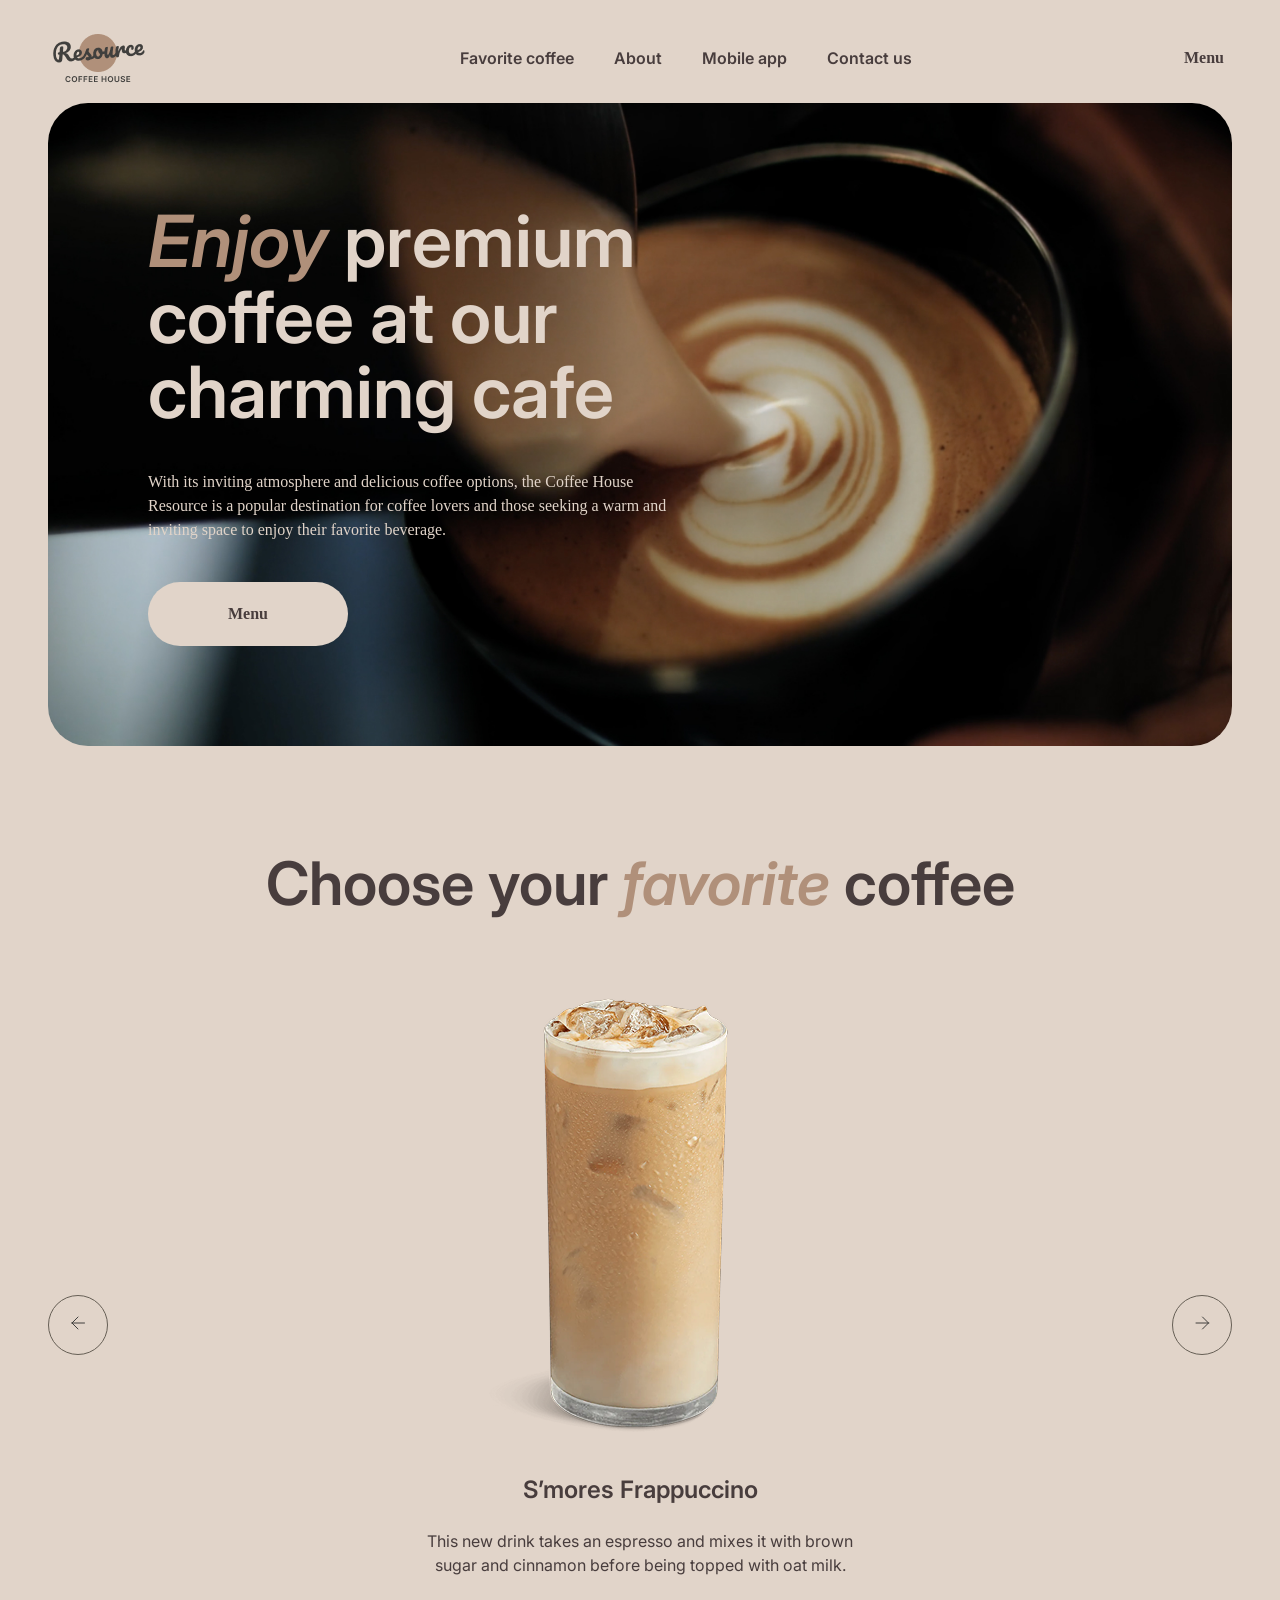
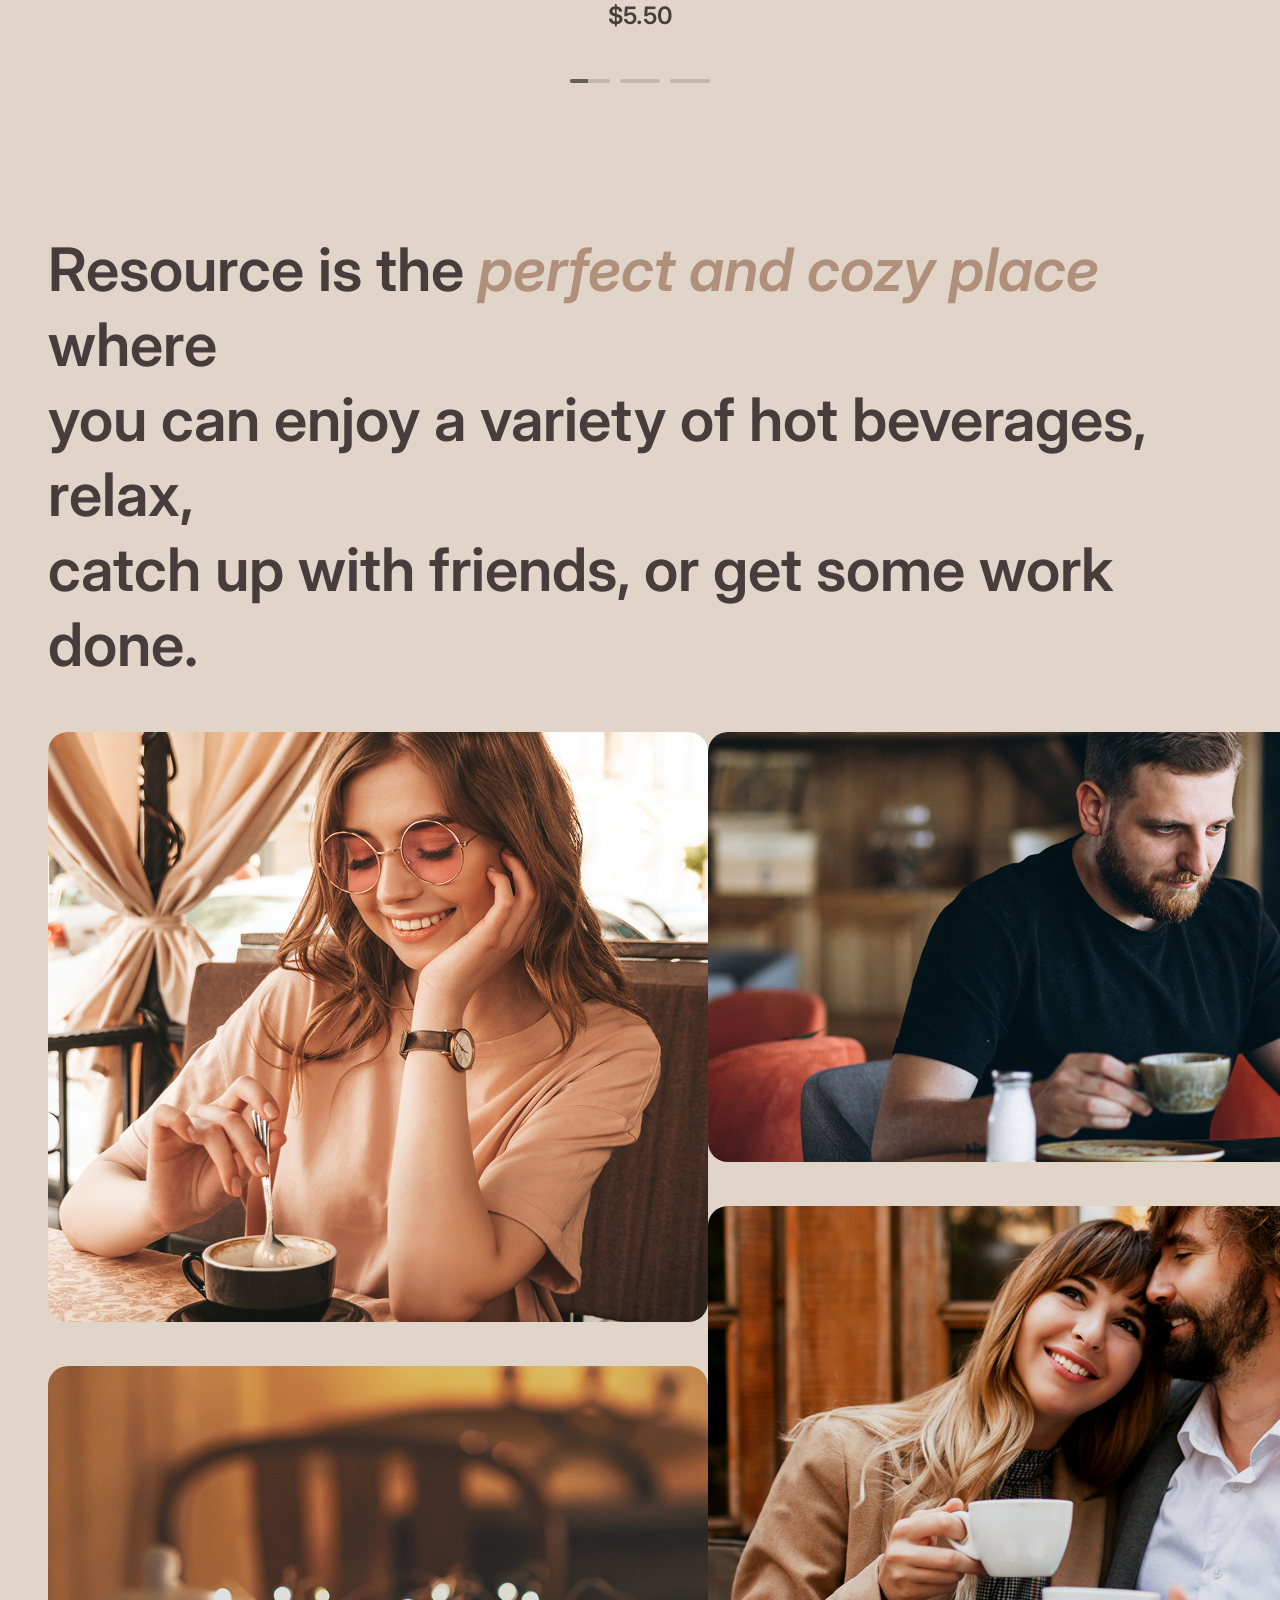
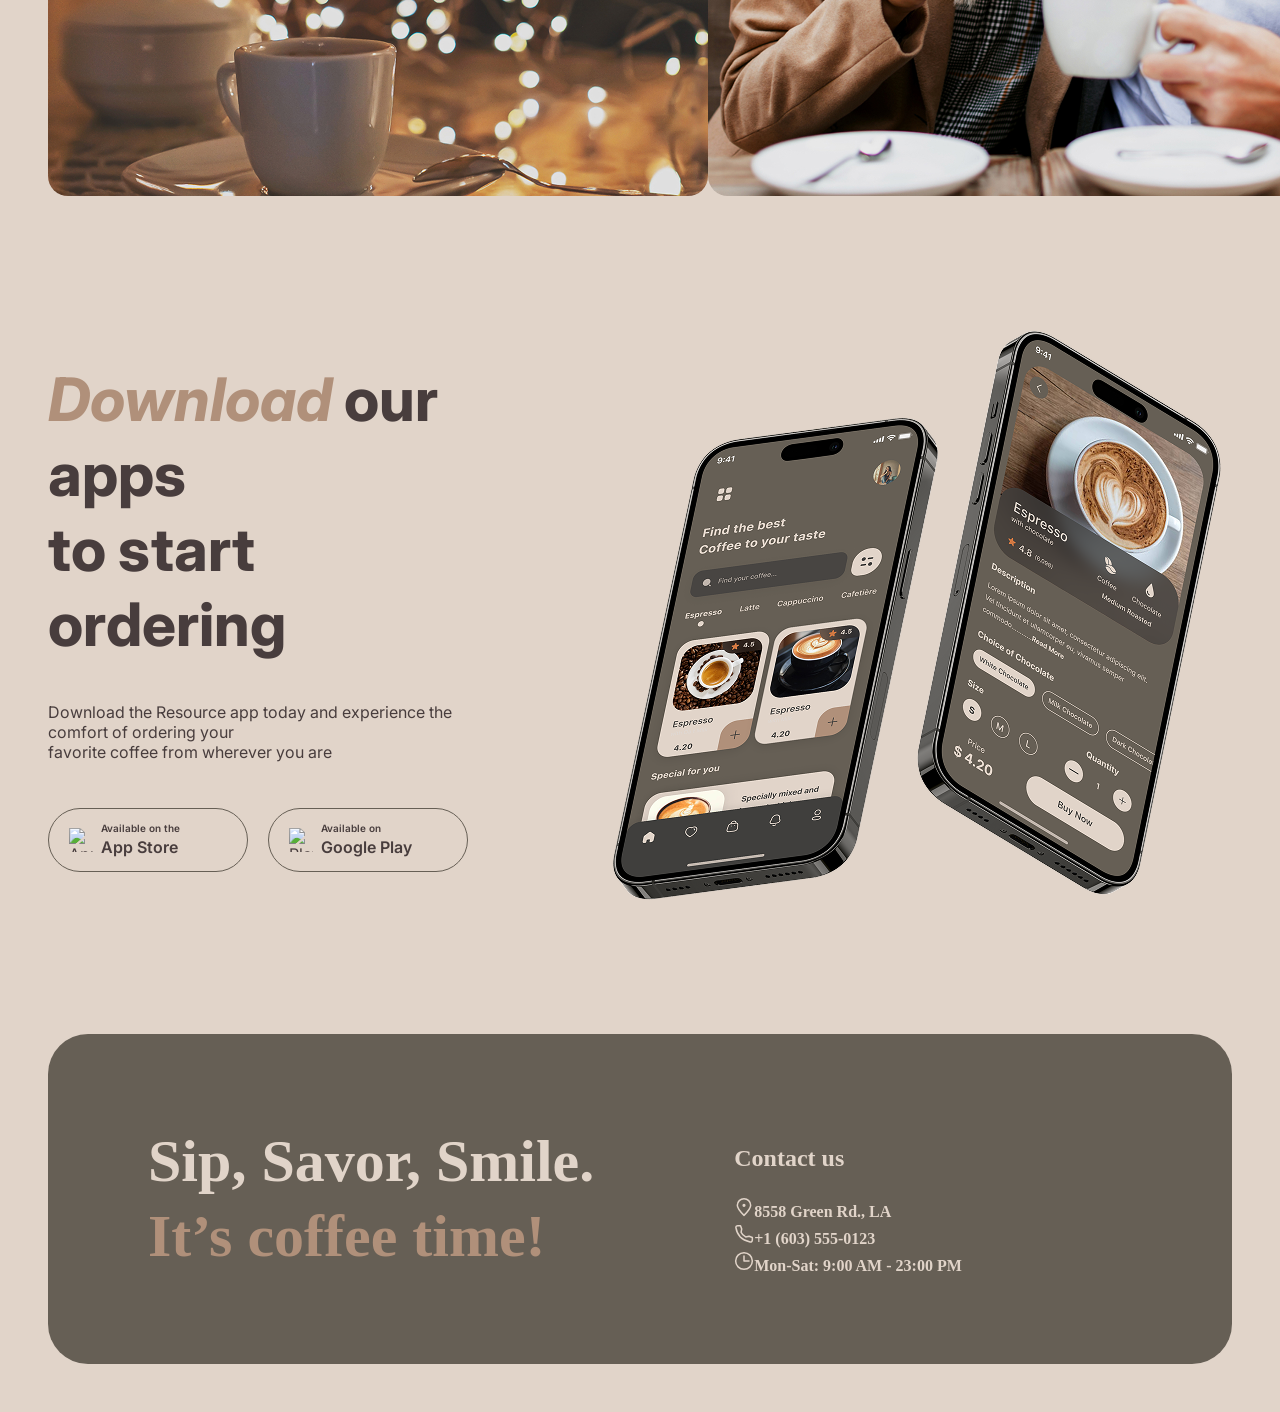
==== index.html @ e6cc6f07 "feat: add responsive slider with progress bullets" ====
<!DOCTYPE html>
<html lang="en">

<head>
    <meta charset="UTF-8">
    <meta name="viewport" content="width=device-width, initial-scale=1.0">
    <title>Coffee house</title>
    <link rel="icon" type="image/png" href="assets/logo.png">
    <link rel="stylesheet" href="styles.css">
    <link rel="preconnect" href="https://fonts.googleapis.com">
    <link rel="preconnect" href="https://fonts.gstatic.com" crossorigin>
    <link
        href="https://fonts.googleapis.com/css2?family=Inter:ital,opsz,wght@0,14..32,100..900;1,14..32,100..900&display=swap"
        rel="stylesheet">
    <script src="slider.js" defer></script>
</head>

<body>
    <header class="header">
        <div class="container">
            <div class="header-inner">
                <a class="logo" href="index.html" aria-label="Resource Coffee House, home">
                    <img src="assets/logo.png" alt="">
                </a>
                <nav class="navbar">
                    <ul class="nav-list">
                        <li class="nav-item"><a href="#favorite">Favorite coffee</a></li>
                        <li class="nav-item"><a href="#about">About</a></li>
                        <li class="nav-item"><a href="#app">Mobile app</a></li>
                        <li class="nav-item"><a href="#contacts">Contact us</a></li>
                    </ul>
                </nav>
                <a class="menu-link" href="menu.html">Menu
                    <img src="assets/coffee-cup.svg" alt="">
                </a>
                <button class="burger" type="button" aria-label="Open menu" aria-expanded="false">
                    <svg width="44" height="44" viewBox="0 0 44 44" fill="none" aria-hidden="true">
                        <circle cx="22" cy="22" r="21.5" stroke="currentColor" />
                        <path class="burger__lines" d="M14 19h16M14 25h16" stroke="currentColor" stroke-width="1.5"
                            stroke-linecap="round" />
                        <path class="burger__close" d="M16 16l12 12M28 16L16 28" stroke="currentColor"
                            stroke-width="1.5" stroke-linecap="round" />
                    </svg>
                </button>
            </div>
        </div>
    </header>
    <main class="main">
        <div class="container">
            <section class="enjoy-section">
                <div class="enjoy-inner">
                    <h1 class="enjoy-heading"><span class="heading__italic">Enjoy</span> premium coffee at our charming
                        cafe</h1>
                    <p class="enjoy-text">With its inviting atmosphere and delicious coffee options, the Coffee House
                        Resource is a popular destination for coffee lovers and those seeking a warm and inviting space
                        to enjoy their favorite beverage.</p>
                    <a href="menu.html" class="btn">Menu
                        <img class="btn__icon" src="assets/coffee-cup.svg" alt="">
                    </a>
                </div>
            </section>
            <section class="favorite__section" id="favorite">
                <div class="favorite__inner">
                    <h2 class="slider__heading">Choose your<span class="heading__italic"> favorite </span>coffee</h2>
                    <div class="slider__viewport">
                        <button type="button" class="slider__arrow slider__arrow--prev" aria-label="Previous slide"><img
                                src="assets/arrow-left.svg" alt=""></button>
                        <div class="slider__track">
                            <article class="slide" id="slide1">
                                <img src="assets/coffee-slider-1.png" alt="Iced S’mores Frappuccino in a tall glass" class="card__image">
                                <h3 class="card__heading">S’mores Frappuccino</h3>
                                <p class="card__desc">This new drink takes an espresso and mixes it with brown sugar and cinnamon before being topped with oat milk.</p>
                                <p class="card__price">$5.50</p>
                            </article>
                            <article class="slide" id="slide2">
                                <img src="assets/coffee-slider-2.png" alt="Caramel Macchiato in a glass cup" class="card__image">
                                <h3 class="card__heading">Caramel Macchiato</h3>
                                <p class="card__desc">Fragrant and unique classic espresso with rich caramel-peanut syrup, with the addition of delicate cream under whipped thick foam.</p>
                                <p class="card__price">$5.00</p>
                            </article>
                            <article class="slide" id="slide3">
                                <img src="assets/coffee-slider-3.png" alt="Ice coffee in a tall glass" class="card__image">
                                <h3 class="card__heading">Ice coffee</h3>
                                <p class="card__desc">A popular summer drink that tones and invigorates. Prepared from coffee, milk and ice.</p>
                                <p class="card__price">$4.50</p>
                            </article>
                        </div>
                        <button type="button" class="slider__arrow slider__arrow--next" aria-label="Next slide"><img
                                src="assets/arrow-right.svg" alt=""></button>
                    </div>
                    <div class="slider__bullets">
                        <button type="button" class="bullet" aria-label="Slide 1" aria-current="true"><span
                                class="progress__fill"></span></button>
                        <button type="button" class="bullet" aria-label="Slide 2"><span
                                class="progress__fill"></span></button>
                        <button type="button" class="bullet" aria-label="Slide 3"><span
                                class="progress__fill"></span></button>
                    </div>
                </div>
            </section>
            <section class="about__section" id="about">
                <div class="about__inner">
                    <h2 class="heading about__heading">Resource is the <span class="heading__italic">perfect and cozy
                            place
                        </span>where <br> you can
                        enjoy a variety of hot beverages, relax, <br> catch up with friends, or get some work done.</h2>
                    <div class="about__gallery">
                        <div class="gallery gallery__col--one">
                            <figure class="about__item">
                                <img src="assets/about-1.png" alt="A girl mixing her coffee">
                            </figure>
                            <figure class="about__item">
                                <img src="assets/about-2.png" alt="A cup of coffee on the table">
                            </figure>
                        </div>
                        <div class="gallery gallery__col--two">
                            <figure class="about__item">
                                <img src="assets/about-3.png" alt="A man working on lapop with a cup of coffee">
                            </figure>
                            <figure class="about__item">
                                <img src="assets/about-4.png" alt="A couple hug each holding a cup of coffee">
                            </figure>
                        </div>
                    </div>
                </div>
            </section>
            <section class="mobile-app" id="app">
                <div class="mobile-app__inner">
                    <div class="mobile-app__info">
                        <h2 class="heading mobile-app__heading">
                            <span class="heading__italic">Download </span> our apps <br> to start ordering
                        </h2>
                        <p class="mobile-app__lead">Download the Resource app today and experience the comfort of
                            ordering your <br> favorite
                            coffee
                            from wherever you are</p>
                        <div class="mobile-app__stores">
                            <a href="https://www.apple.com/app-store/" class="store">
                                <img src="assets/apple-icon.svg" alt="Apple Logo">
                                <div class="store__text">
                                    <span class="available__info">
                                        Available on the
                                    </span>
                                    <span class="brand__info">
                                        App Store
                                    </span>
                                </div>
                            </a>
                            <a href="https://play.google.com/store/apps?hl=en" class="store">
                                <img src="assets/playmarket-icon.svg" alt="Playmarket Logo">
                                <div class="store__text">
                                    <span class="available__info">
                                        Available on
                                    </span>
                                    <span class="brand__info">
                                        Google Play
                                    </span>
                                </div>
                            </a>
                        </div>
                    </div>
                    <div class="mobile-app__art">
                        <img src="assets/mobile-screens.png" alt="Mobile phones">
                    </div>
                </div>
            </section>
        </div>
    </main>
    <footer class="footer" id="contacts">
        <div class="container">
            <div class="footer__inner">
                <div class="footer__info">
                    <h2 class="heading footer__heading">
                        <span class="heading__light">Sip, Savor, Smile.</span><br> <span class="heading__accent">It’s
                            coffee time!</span>
                    </h2>
                    <div class="social_media"></div>
                </div>
                <div class="footer__contacts">
                    <ul class="contact__list">
                        <li>
                            <h3>Contact us</h3>
                        </li>
                        <li><img src="assets/pin-alt.svg" alt="">8558 Green Rd., LA</li>
                        <li><img src="assets/phone.svg" alt="">+1 (603) 555-0123</li>
                        <li><img src="assets/clock.svg" alt="">Mon-Sat: 9:00 AM - 23:00 PM</li>
                    </ul>

                </div>
            </div>
        </div>
    </footer>
</body>

</html>
---- styles.css ----
:root {
  --background-body: #e1d4c9;
  --container-max: 1440px;
  --gutter: 40px;
  --font: Inter;
  --text-dark: #483d3d;
  --text-accent: #b0907a;
  --text-light: #e1d4c9;
  --border-dark: #665f55;
  --border-light: #c1b6ad;
}

* {
  box-sizing: border-box;
}

html {
  scroll-behavior: smooth;
}

.container {
  max-width: var(--container-max);
  margin-inline: auto;
  padding-inline: var(--gutter);
}

body {
  padding: 20px 0 40px 0;
  border-radius: 8px;
  background: var(--Background-Body, #e1d4c9);
}

ul {
  list-style-type: none;
}

a {
  text-decoration: none;
}

.header-inner {
  display: grid;
  grid-template-columns: auto 1fr auto;
  align-items: center;
  gap: 24px;
}

.navbar {
  justify-self: center;
}

.nav-list {
  display: flex;
  align-items: center;
  gap: 40px;
}

.nav-item {
  font-family: var(--font);
  font-size: 1em;
}

.header-inner a {
  color: var(--text-dark);
  font-weight: 600;
  line-height: 150%;
}

.logo {
  display: inline-flex;
}

.menu-link {
  display: inline-flex;
  align-items: center;
  gap: 8px;
  text-underline-offset: 6px;
}

.menu-link:hover,
.nav-item a:hover {
  text-decoration: underline;
  text-underline-offset: 6px;
}

.burger {
  display: none;
  padding: 0;
  border: 0;
  background: none;
  color: var(--text-dark);
  cursor: pointer;
}

.burger__close,
.burger[aria-expanded="true"] .burger__lines {
  display: none;
}

.burger[aria-expanded="true"] .burger__close {
  display: inline;
}

@media (max-width: 768px) {
  .navbar,
  .menu-link {
    display: none;
  }

  .burger {
    display: block;
  }

  .header-inner {
    grid-template-columns: 1fr auto;
  }
}

/* ------------------------------ */
/* ----------------- Menu ----------------- */
/* ------------------------------ */

.enjoy-section {
  background: url(assets/img-hero.jpg) lightgray 50% / cover no-repeat;
  border-radius: 40px;
  margin-top: 15px;
}

.enjoy-inner {
  display: flex;
  max-width: 1360px;
  flex-direction: column;
  padding: 100px;
}

h1 {
  color: var(--text-light);
  font-size: 4.5em;
  font-family: Inter;
  font-weight: 600;
  line-height: 105%;
  margin: 0;
}

.enjoy-heading {
  max-width: 620px;
}

.heading__italic {
  color: var(--text-accent);
  font-style: italic;
}

.enjoy-text {
  color: var(--text-light);
  max-width: 540px;
  padding: 40px 0 40px 0;
  margin: 0;
  line-height: 150%;
}

.btn {
  position: relative;
  display: flex;
  width: 200px;
  height: 64px;
  justify-content: center;
  align-items: center;
  border: none;
  border-radius: 100px;
  background: var(--background-body);
  color: var(--text-dark);
  font-weight: 600;
  line-height: 150%;
  transition: background-color 0.2s ease;
}

.btn__icon {
  position: absolute;
  right: 56px;
  width: 24px;
  height: 24px;
  opacity: 0;
  transition: opacity 0.2s ease;
}

.btn:hover .btn__icon,
.btn:focus-visible .btn__icon {
  opacity: 1;
}

@media (max-width: 768px) {
  .enjoy-inner {
    padding: 100px 60px;
  }
}

@media (max-width: 480px) {
  :root {
    --gutter: 16px;
  }

  .btn__icon {
    opacity: 1;
  }

  .enjoy-inner {
    padding: 60px 16px;
  }

  h1 {
    font-size: 2.625em;
    line-height: 115%;
  }

  .enjoy-text {
    padding: 24px 0;
  }
}

/* ----------------------------------- */
/* ------------------ Slider --------------*/

.favorite__section {
  margin-top: 100px;
}

.favorite__inner {
  text-align: center;
  font-family: var(--font);
  font-style: normal;
  color: var(--text-dark);
}

.slider__viewport {
  position: relative;
  width: 100%;
  overflow: hidden;
  touch-action: pan-y;
}

.slider__heading {
  font-size: 3.75em;
  font-weight: 600;
  line-height: 125%;
}

.slider__arrow {
  width: 60px;
  height: 60px;
  padding: 0;
  border: 1px solid var(--border-dark);
  background-color: transparent;
  border-radius: 100px;
  position: absolute;
  top: 50%;
  transform: translateY(-50%);
  z-index: 2;
  cursor: pointer;
  transition: background-color 0.2s ease;
}

.slider__arrow:hover,
.slider__arrow:focus-visible {
  background-color: var(--border-dark);
}

.slider__arrow:hover img,
.slider__arrow:focus-visible img {
  filter: brightness(0) invert(1);
}

.slider__arrow--prev {
  left: 0;
}

.slider__arrow--next {
  right: 0;
}

.slider__track {
  display: flex;
  flex-wrap: nowrap;
  transition: transform 300ms ease-out;
  z-index: 0;
  /* justify-content: center;
  min-width: 480px;
  max-width: 1150px; */
}

.slide {
  flex: 0 0 100%;
  box-sizing: border-box;
}

.card__image {
  display: block;
  width: min(480px, 100%);
  height: auto;
  aspect-ratio: 1;
  object-fit: contain;
  margin: 0 auto;
}

.card__desc {
  max-width: 460px;
  margin-inline: auto;
}

.card__heading {
  font-size: 1.5em;
  font-weight: 600;
  line-height: 125%;
}

.card__desc {
  font-size: 1em;
  font-weight: 400;
  line-height: 150%;
}

.card__price {
  font-size: 1.5em;
  font-weight: 600;
  line-height: 125%;
}

.slider__bullets {
  display: flex;
  justify-content: center;
  gap: 10px;
}

.bullet {
  width: 40px;
  height: 4px;
  padding: 0;
  border: 0;
  border-radius: 100px;
  background: var(--border-light);
  overflow: hidden;
  cursor: pointer;
}

.progress__fill {
  display: block;
  width: 0;
  height: 100%;
  background: var(--border-dark);
}

@media (max-width: 480px) {
  .slider__arrow {
    display: none;
  }

  .slider__heading {
    font-size: 2em;
  }
}

/* -------------------- About section ---------------*/

.about__section {
  margin-top: 100px;
}

.about__inner {
  font-family: var(--font);
  font-style: normal;
  color: var(--text-dark);

  display: flex;
  max-width: 1360px;
  flex-direction: column;
}

.about__heading {
  font-size: 3.75em;
  font-weight: 600;
  line-height: 125%;
}

.about__gallery {
  display: flex;
  align-items: center;
  justify-content: space-between;
}

.gallery {
  display: flex;
  flex-direction: column;
  justify-content: space-between;
  gap: 40px;
}

.about__gallery img {
  border-radius: 20px;
}

.about__item {
  margin: 0;
}

/* -------------------  Mobile apps section ---------- */
.mobile-app {
  margin-top: 100px;
}

.mobile-app__inner {
  display: flex;
  font-family: var(--font);
  font-style: normal;
  color: var(--text-dark);
  justify-content: flex-start;
  gap: 100px;
}

.mobile-app__info {
  display: flex;
  flex-direction: column;
  max-width: 650px;
  justify-content: center;
}

.mobile-app__heading {
  font-size: 3.75em;
  margin: 0 0 16px;
  font-weight: 750;
  line-height: 125%;
}

.mobile-app__lead {
  margin-top: 24px;
}

.mobile-app__stores {
  display: flex;
  gap: 20px;
  flex-wrap: wrap;
  margin-top: 30px;
}

.store {
  display: inline-flex;
  align-items: center;
  gap: 8px;
  width: 200px; /* per design panel */
  padding: 12px 20px;
  border: 1px solid var(--border-dark);
  border-radius: 100px;
  color: var(--text-dark);
  background: transparent;
  transition:
    background 0.2s ease,
    color 0.2s ease,
    border-color 0.2s ease;
}

.store img {
  width: 24px;
  height: 24px;
  flex: 0 0 24px;
}

.store__text {
  display: flex;
  flex-direction: column;
}

.available__info {
  font-size: 0.625em;
  font-weight: 600;
  line-height: 140%;
}
.brand__info {
  font-size: 1em;
  font-weight: 600;
  line-height: 150%;
}

/* Hover/active */
.store:hover,
.store:focus-visible {
  background: var(--border-dark);
  color: var(--text-light);
  outline: none;
}
.store:hover img,
.store:focus-visible img {
  filter: brightness(0) invert(1);
}

/*--------------- Footer ------------------ */

.footer__inner {
  background: var(--border-dark);
  border-radius: 40px;

  display: flex;
  max-width: 1360px;
  margin-top: 100px;
  padding: 40px 100px 40px 100px;
}

.footer__heading {
  font-size: 3.75em;
  font-weight: 600;
  line-height: 125%;
}

.heading__accent {
  color: var(--text-accent);
}

.heading__light {
  color: var(--text-light);
}

.footer__contacts {
  display: flex;
  justify-content: center;
  align-items: center;
  padding-left: 100px;
  color: var(--text-light);
}

.contact__list {
  list-style-type: none;
  font-size: 1em;
  font-weight: 600;
  line-height: 150%;
}

.contact__list h3 {
  font-size: 1.5em;
  font-weight: 600;
  line-height: 125%;
}
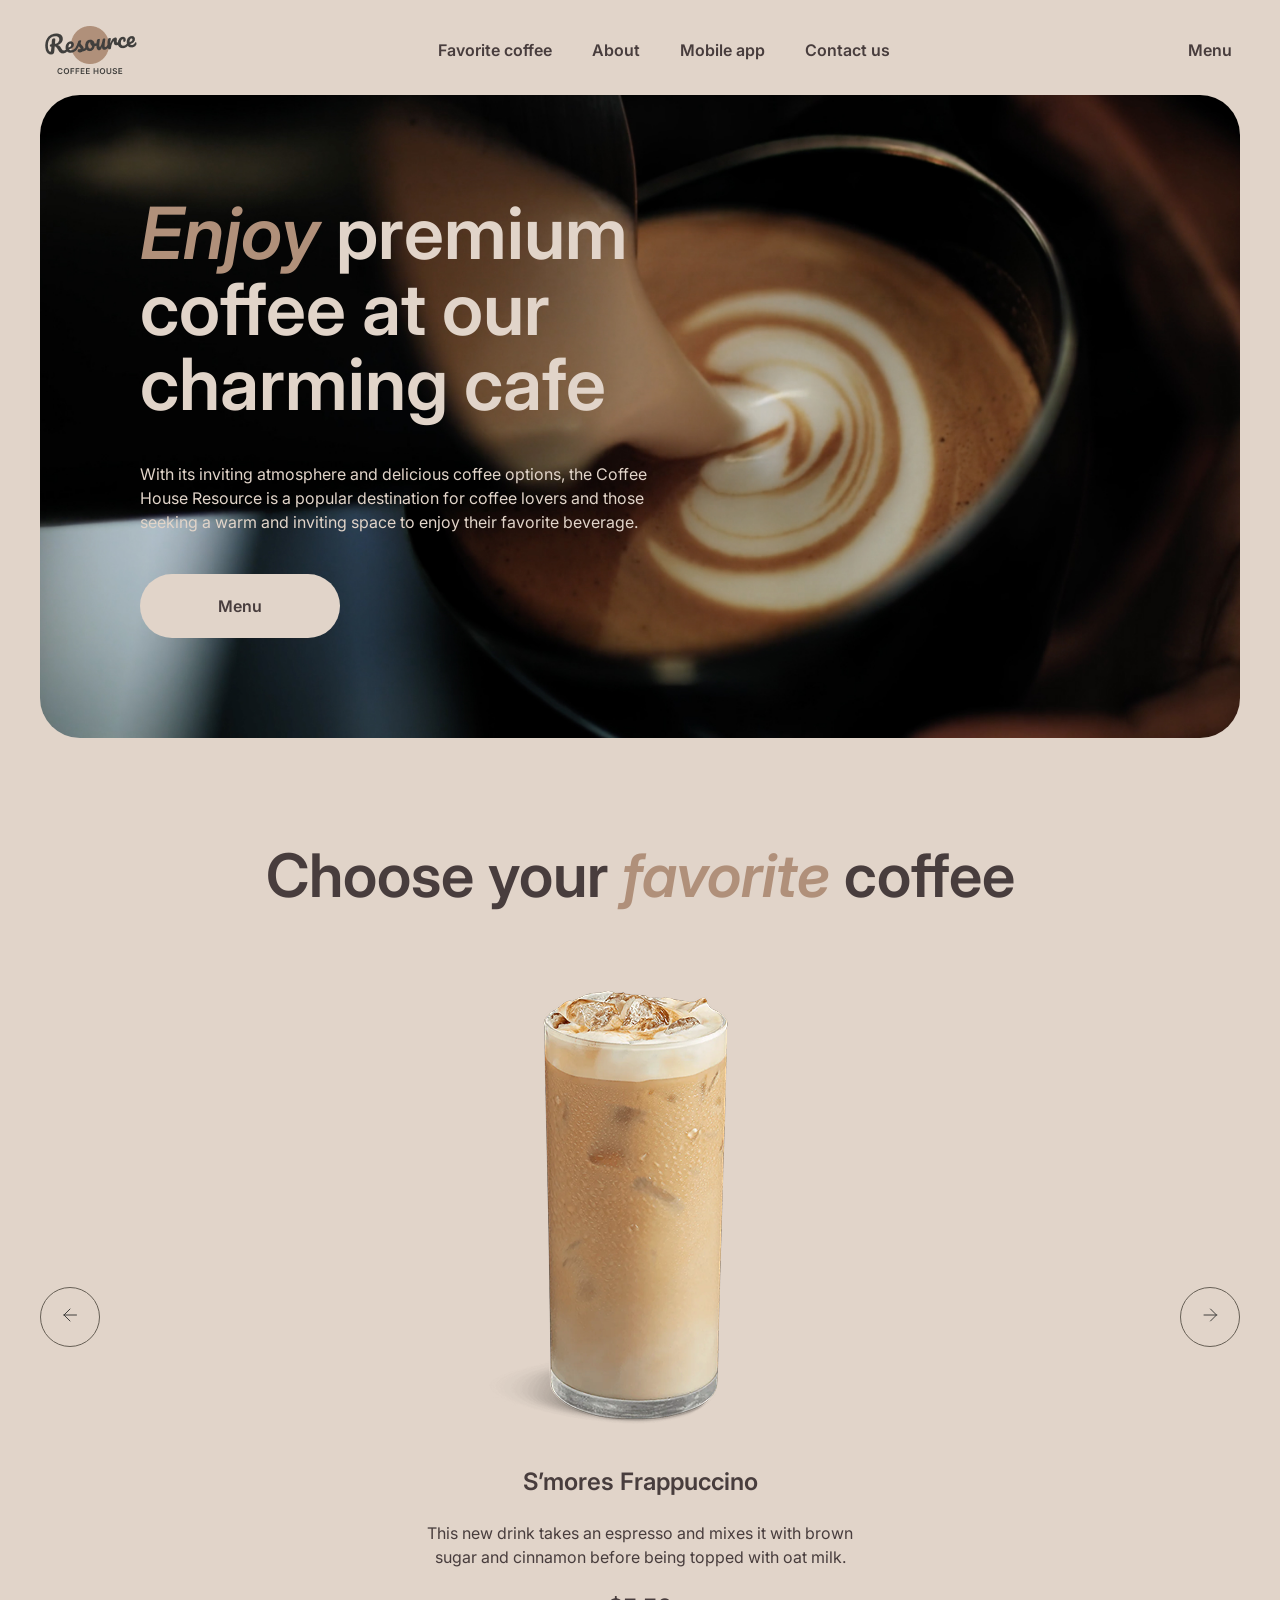
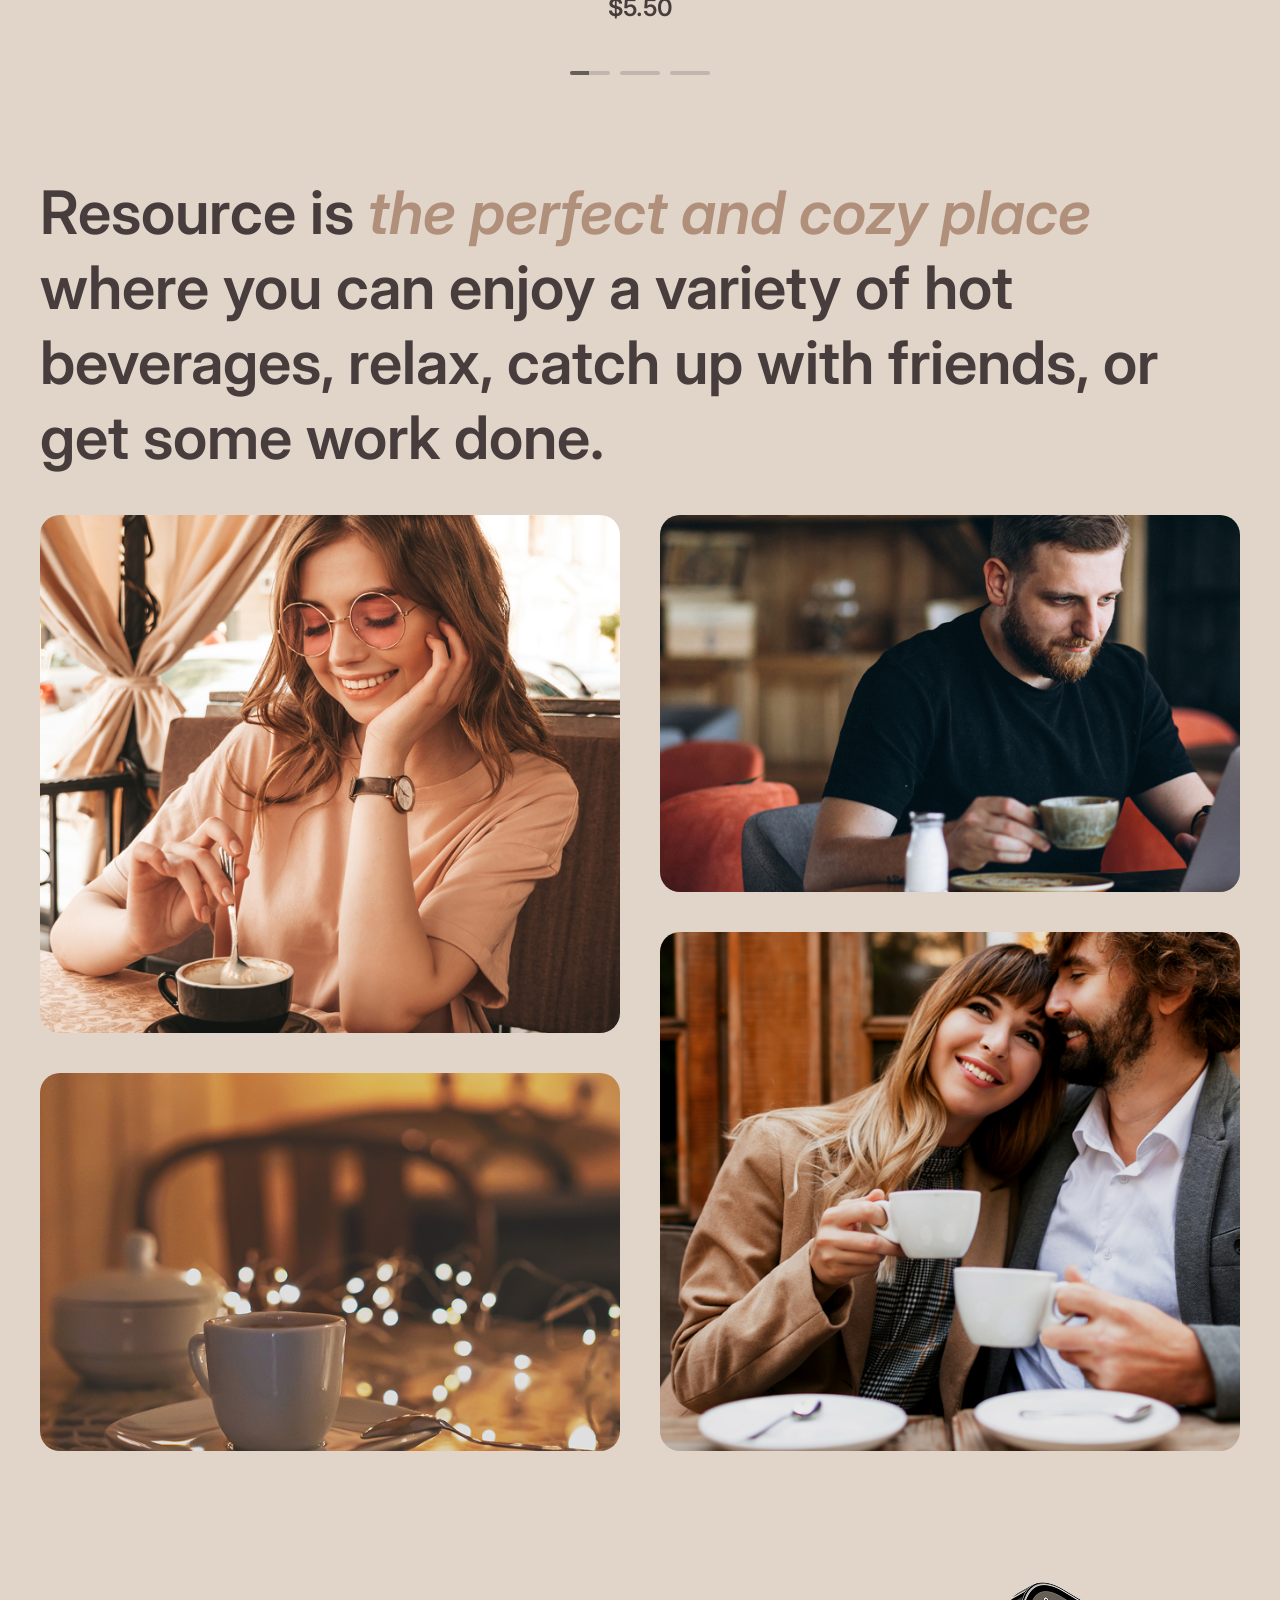
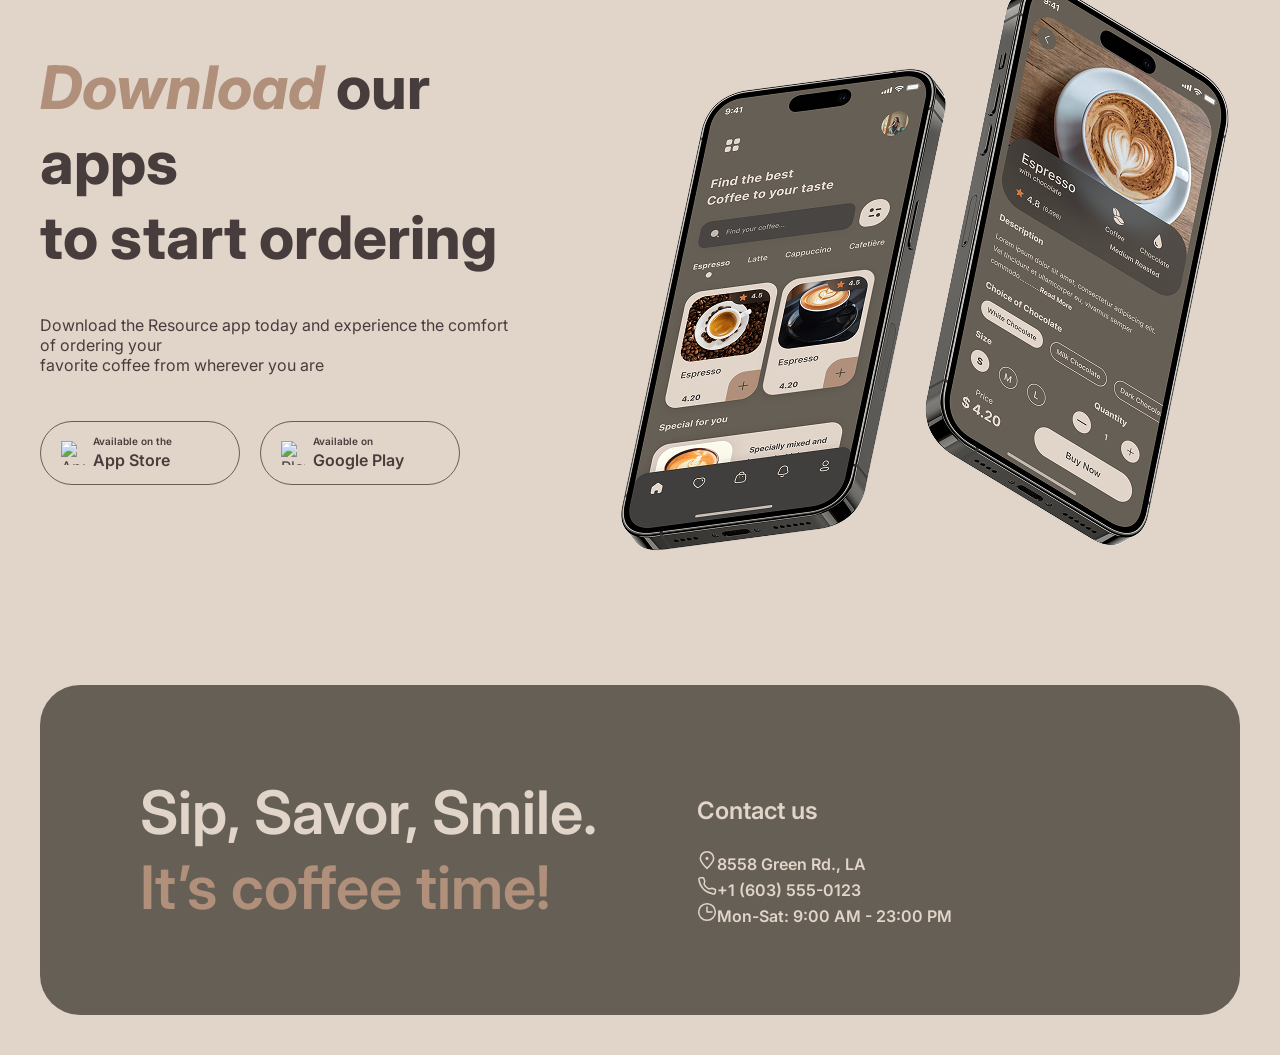
==== commit e70a8762: "feat: add responsive about section" ====
--- a/index.html
+++ b/index.html
@@ -100,10 +100,9 @@
             </section>
             <section class="about__section" id="about">
                 <div class="about__inner">
-                    <h2 class="heading about__heading">Resource is the <span class="heading__italic">perfect and cozy
-                            place
-                        </span>where <br> you can
-                        enjoy a variety of hot beverages, relax, <br> catch up with friends, or get some work done.</h2>
+                    <h2 class="about__heading">Resource is <span class="heading__italic">the perfect and cozy place</span>
+                        where you can enjoy a variety of hot beverages, relax, catch up with friends, or get some work
+                        done.</h2>
                     <div class="about__gallery">
                         <div class="gallery gallery__col--one">
                             <figure class="about__item">
@@ -115,7 +114,7 @@
                         </div>
                         <div class="gallery gallery__col--two">
                             <figure class="about__item">
-                                <img src="assets/about-3.png" alt="A man working on lapop with a cup of coffee">
+                                <img src="assets/about-3.png" alt="A man working on a laptop with a cup of coffee">
                             </figure>
                             <figure class="about__item">
                                 <img src="assets/about-4.png" alt="A couple hug each holding a cup of coffee">
--- a/styles.css
+++ b/styles.css
@@ -1,539 +1,575 @@
-:root {
-  --background-body: #e1d4c9;
-  --container-max: 1440px;
-  --gutter: 40px;
-  --font: Inter;
-  --text-dark: #483d3d;
-  --text-accent: #b0907a;
-  --text-light: #e1d4c9;
-  --border-dark: #665f55;
-  --border-light: #c1b6ad;
-}
-
-* {
-  box-sizing: border-box;
-}
-
-html {
-  scroll-behavior: smooth;
-}
-
-.container {
-  max-width: var(--container-max);
-  margin-inline: auto;
-  padding-inline: var(--gutter);
-}
-
-body {
-  padding: 20px 0 40px 0;
-  border-radius: 8px;
-  background: var(--Background-Body, #e1d4c9);
-}
-
-ul {
-  list-style-type: none;
-}
-
-a {
-  text-decoration: none;
-}
-
-.header-inner {
-  display: grid;
-  grid-template-columns: auto 1fr auto;
-  align-items: center;
-  gap: 24px;
-}
-
-.navbar {
-  justify-self: center;
-}
-
-.nav-list {
-  display: flex;
-  align-items: center;
-  gap: 40px;
-}
-
-.nav-item {
-  font-family: var(--font);
-  font-size: 1em;
-}
-
-.header-inner a {
-  color: var(--text-dark);
-  font-weight: 600;
-  line-height: 150%;
-}
-
-.logo {
-  display: inline-flex;
-}
-
-.menu-link {
-  display: inline-flex;
-  align-items: center;
-  gap: 8px;
-  text-underline-offset: 6px;
-}
-
-.menu-link:hover,
-.nav-item a:hover {
-  text-decoration: underline;
-  text-underline-offset: 6px;
-}
-
-.burger {
-  display: none;
-  padding: 0;
-  border: 0;
-  background: none;
-  color: var(--text-dark);
-  cursor: pointer;
-}
-
-.burger__close,
-.burger[aria-expanded="true"] .burger__lines {
-  display: none;
-}
-
-.burger[aria-expanded="true"] .burger__close {
-  display: inline;
-}
-
-@media (max-width: 768px) {
-  .navbar,
-  .menu-link {
-    display: none;
-  }
-
-  .burger {
-    display: block;
-  }
-
-  .header-inner {
-    grid-template-columns: 1fr auto;
-  }
-}
-
-/* ------------------------------ */
-/* ----------------- Menu ----------------- */
-/* ------------------------------ */
-
-.enjoy-section {
-  background: url(assets/img-hero.jpg) lightgray 50% / cover no-repeat;
-  border-radius: 40px;
-  margin-top: 15px;
-}
-
-.enjoy-inner {
-  display: flex;
-  max-width: 1360px;
-  flex-direction: column;
-  padding: 100px;
-}
-
-h1 {
-  color: var(--text-light);
-  font-size: 4.5em;
-  font-family: Inter;
-  font-weight: 600;
-  line-height: 105%;
-  margin: 0;
-}
-
-.enjoy-heading {
-  max-width: 620px;
-}
-
-.heading__italic {
-  color: var(--text-accent);
-  font-style: italic;
-}
-
-.enjoy-text {
-  color: var(--text-light);
-  max-width: 540px;
-  padding: 40px 0 40px 0;
-  margin: 0;
-  line-height: 150%;
-}
-
-.btn {
-  position: relative;
-  display: flex;
-  width: 200px;
-  height: 64px;
-  justify-content: center;
-  align-items: center;
-  border: none;
-  border-radius: 100px;
-  background: var(--background-body);
-  color: var(--text-dark);
-  font-weight: 600;
-  line-height: 150%;
-  transition: background-color 0.2s ease;
-}
-
-.btn__icon {
-  position: absolute;
-  right: 56px;
-  width: 24px;
-  height: 24px;
-  opacity: 0;
-  transition: opacity 0.2s ease;
-}
-
-.btn:hover .btn__icon,
-.btn:focus-visible .btn__icon {
-  opacity: 1;
-}
-
-@media (max-width: 768px) {
-  .enjoy-inner {
-    padding: 100px 60px;
-  }
-}
-
-@media (max-width: 480px) {
-  :root {
-    --gutter: 16px;
-  }
-
-  .btn__icon {
-    opacity: 1;
-  }
-
-  .enjoy-inner {
-    padding: 60px 16px;
-  }
-
-  h1 {
-    font-size: 2.625em;
-    line-height: 115%;
-  }
-
-  .enjoy-text {
-    padding: 24px 0;
-  }
-}
-
-/* ----------------------------------- */
-/* ------------------ Slider --------------*/
-
-.favorite__section {
-  margin-top: 100px;
-}
-
-.favorite__inner {
-  text-align: center;
-  font-family: var(--font);
-  font-style: normal;
-  color: var(--text-dark);
-}
-
-.slider__viewport {
-  position: relative;
-  width: 100%;
-  overflow: hidden;
-  touch-action: pan-y;
-}
-
-.slider__heading {
-  font-size: 3.75em;
-  font-weight: 600;
-  line-height: 125%;
-}
-
-.slider__arrow {
-  width: 60px;
-  height: 60px;
-  padding: 0;
-  border: 1px solid var(--border-dark);
-  background-color: transparent;
-  border-radius: 100px;
-  position: absolute;
-  top: 50%;
-  transform: translateY(-50%);
-  z-index: 2;
-  cursor: pointer;
-  transition: background-color 0.2s ease;
-}
-
-.slider__arrow:hover,
-.slider__arrow:focus-visible {
-  background-color: var(--border-dark);
-}
-
-.slider__arrow:hover img,
-.slider__arrow:focus-visible img {
-  filter: brightness(0) invert(1);
-}
-
-.slider__arrow--prev {
-  left: 0;
-}
-
-.slider__arrow--next {
-  right: 0;
-}
-
-.slider__track {
-  display: flex;
-  flex-wrap: nowrap;
-  transition: transform 300ms ease-out;
-  z-index: 0;
-  /* justify-content: center;
-  min-width: 480px;
-  max-width: 1150px; */
-}
-
-.slide {
-  flex: 0 0 100%;
-  box-sizing: border-box;
-}
-
-.card__image {
-  display: block;
-  width: min(480px, 100%);
-  height: auto;
-  aspect-ratio: 1;
-  object-fit: contain;
-  margin: 0 auto;
-}
-
-.card__desc {
-  max-width: 460px;
-  margin-inline: auto;
-}
-
-.card__heading {
-  font-size: 1.5em;
-  font-weight: 600;
-  line-height: 125%;
-}
-
-.card__desc {
-  font-size: 1em;
-  font-weight: 400;
-  line-height: 150%;
-}
-
-.card__price {
-  font-size: 1.5em;
-  font-weight: 600;
-  line-height: 125%;
-}
-
-.slider__bullets {
-  display: flex;
-  justify-content: center;
-  gap: 10px;
-}
-
-.bullet {
-  width: 40px;
-  height: 4px;
-  padding: 0;
-  border: 0;
-  border-radius: 100px;
-  background: var(--border-light);
-  overflow: hidden;
-  cursor: pointer;
-}
-
-.progress__fill {
-  display: block;
-  width: 0;
-  height: 100%;
-  background: var(--border-dark);
-}
-
-@media (max-width: 480px) {
-  .slider__arrow {
-    display: none;
-  }
-
-  .slider__heading {
-    font-size: 2em;
-  }
-}
-
-/* -------------------- About section ---------------*/
-
-.about__section {
-  margin-top: 100px;
-}
-
-.about__inner {
-  font-family: var(--font);
-  font-style: normal;
-  color: var(--text-dark);
-
-  display: flex;
-  max-width: 1360px;
-  flex-direction: column;
-}
-
-.about__heading {
-  font-size: 3.75em;
-  font-weight: 600;
-  line-height: 125%;
-}
-
-.about__gallery {
-  display: flex;
-  align-items: center;
-  justify-content: space-between;
-}
-
-.gallery {
-  display: flex;
-  flex-direction: column;
-  justify-content: space-between;
-  gap: 40px;
-}
-
-.about__gallery img {
-  border-radius: 20px;
-}
-
-.about__item {
-  margin: 0;
-}
-
-/* -------------------  Mobile apps section ---------- */
-.mobile-app {
-  margin-top: 100px;
-}
-
-.mobile-app__inner {
-  display: flex;
-  font-family: var(--font);
-  font-style: normal;
-  color: var(--text-dark);
-  justify-content: flex-start;
-  gap: 100px;
-}
-
-.mobile-app__info {
-  display: flex;
-  flex-direction: column;
-  max-width: 650px;
-  justify-content: center;
-}
-
-.mobile-app__heading {
-  font-size: 3.75em;
-  margin: 0 0 16px;
-  font-weight: 750;
-  line-height: 125%;
-}
-
-.mobile-app__lead {
-  margin-top: 24px;
-}
-
-.mobile-app__stores {
-  display: flex;
-  gap: 20px;
-  flex-wrap: wrap;
-  margin-top: 30px;
-}
-
-.store {
-  display: inline-flex;
-  align-items: center;
-  gap: 8px;
-  width: 200px; /* per design panel */
-  padding: 12px 20px;
-  border: 1px solid var(--border-dark);
-  border-radius: 100px;
-  color: var(--text-dark);
-  background: transparent;
-  transition:
-    background 0.2s ease,
-    color 0.2s ease,
-    border-color 0.2s ease;
-}
-
-.store img {
-  width: 24px;
-  height: 24px;
-  flex: 0 0 24px;
-}
-
-.store__text {
-  display: flex;
-  flex-direction: column;
-}
-
-.available__info {
-  font-size: 0.625em;
-  font-weight: 600;
-  line-height: 140%;
-}
-.brand__info {
-  font-size: 1em;
-  font-weight: 600;
-  line-height: 150%;
-}
-
-/* Hover/active */
-.store:hover,
-.store:focus-visible {
-  background: var(--border-dark);
-  color: var(--text-light);
-  outline: none;
-}
-.store:hover img,
-.store:focus-visible img {
-  filter: brightness(0) invert(1);
-}
-
-/*--------------- Footer ------------------ */
-
-.footer__inner {
-  background: var(--border-dark);
-  border-radius: 40px;
-
-  display: flex;
-  max-width: 1360px;
-  margin-top: 100px;
-  padding: 40px 100px 40px 100px;
-}
-
-.footer__heading {
-  font-size: 3.75em;
-  font-weight: 600;
-  line-height: 125%;
-}
-
-.heading__accent {
-  color: var(--text-accent);
-}
-
-.heading__light {
-  color: var(--text-light);
-}
-
-.footer__contacts {
-  display: flex;
-  justify-content: center;
-  align-items: center;
-  padding-left: 100px;
-  color: var(--text-light);
-}
-
-.contact__list {
-  list-style-type: none;
-  font-size: 1em;
-  font-weight: 600;
-  line-height: 150%;
-}
-
-.contact__list h3 {
-  font-size: 1.5em;
-  font-weight: 600;
-  line-height: 125%;
-}
+:root {
+  --background-body: #e1d4c9;
+  --container-max: 1440px;
+  --gutter: 40px;
+  --font: "Inter", sans-serif;
+  --text-dark: #483d3d;
+  --text-accent: #b0907a;
+  --text-light: #e1d4c9;
+  --border-dark: #665f55;
+  --border-light: #c1b6ad;
+}
+
+* {
+  box-sizing: border-box;
+}
+
+html {
+  scroll-behavior: smooth;
+}
+
+.container {
+  max-width: var(--container-max);
+  margin-inline: auto;
+  padding-inline: var(--gutter);
+}
+
+body {
+  margin: 0;
+  font-family: var(--font);
+  padding: 20px 0 40px 0;
+  border-radius: 8px;
+  background: var(--Background-Body, #e1d4c9);
+}
+
+button {
+  font: inherit;
+}
+
+ul {
+  list-style-type: none;
+  margin: 0;
+  padding: 0;
+}
+
+a {
+  text-decoration: none;
+}
+
+.header-inner {
+  display: grid;
+  grid-template-columns: auto 1fr auto;
+  align-items: center;
+  gap: 24px;
+}
+
+.navbar {
+  justify-self: center;
+}
+
+.nav-list {
+  display: flex;
+  align-items: center;
+  gap: 40px;
+}
+
+.nav-item {
+  font-family: var(--font);
+  font-size: 1em;
+}
+
+.header-inner a {
+  color: var(--text-dark);
+  font-weight: 600;
+  line-height: 150%;
+}
+
+.logo {
+  display: inline-flex;
+}
+
+.menu-link {
+  display: inline-flex;
+  align-items: center;
+  gap: 8px;
+  text-underline-offset: 6px;
+}
+
+.menu-link:hover,
+.nav-item a:hover {
+  text-decoration: underline;
+  text-underline-offset: 6px;
+}
+
+.burger {
+  display: none;
+  padding: 0;
+  border: 0;
+  background: none;
+  color: var(--text-dark);
+  cursor: pointer;
+}
+
+.burger__close,
+.burger[aria-expanded="true"] .burger__lines {
+  display: none;
+}
+
+.burger[aria-expanded="true"] .burger__close {
+  display: inline;
+}
+
+@media (max-width: 768px) {
+  .navbar,
+  .menu-link {
+    display: none;
+  }
+
+  .burger {
+    display: block;
+  }
+
+  .header-inner {
+    grid-template-columns: 1fr auto;
+  }
+}
+
+/* ------------------------------ */
+/* ----------------- Menu ----------------- */
+/* ------------------------------ */
+
+.enjoy-section {
+  background: url(assets/img-hero.jpg) lightgray 50% / cover no-repeat;
+  border-radius: 40px;
+  margin-top: 15px;
+}
+
+.enjoy-inner {
+  display: flex;
+  max-width: 1360px;
+  flex-direction: column;
+  padding: 100px;
+}
+
+h1 {
+  color: var(--text-light);
+  font-size: 4.5em;
+  font-family: Inter;
+  font-weight: 600;
+  line-height: 105%;
+  margin: 0;
+}
+
+.enjoy-heading {
+  max-width: 620px;
+}
+
+.heading__italic {
+  color: var(--text-accent);
+  font-style: italic;
+}
+
+.enjoy-text {
+  color: var(--text-light);
+  max-width: 540px;
+  padding: 40px 0 40px 0;
+  margin: 0;
+  line-height: 150%;
+}
+
+.btn {
+  position: relative;
+  display: flex;
+  width: 200px;
+  height: 64px;
+  justify-content: center;
+  align-items: center;
+  border: none;
+  border-radius: 100px;
+  background: var(--background-body);
+  color: var(--text-dark);
+  font-weight: 600;
+  line-height: 150%;
+  transition: background-color 0.2s ease;
+}
+
+.btn__icon {
+  position: absolute;
+  right: 44px;
+  width: 24px;
+  height: 24px;
+  opacity: 0;
+  transition: opacity 0.2s ease;
+}
+
+.btn:hover .btn__icon,
+.btn:focus-visible .btn__icon {
+  opacity: 1;
+}
+
+@media (max-width: 768px) {
+  .enjoy-inner {
+    padding: 100px 60px;
+  }
+}
+
+@media (max-width: 480px) {
+  :root {
+    --gutter: 16px;
+  }
+
+  .btn__icon {
+    position: static;
+    margin-left: 12px;
+    opacity: 1;
+  }
+
+  .enjoy-inner {
+    padding: 60px 16px;
+  }
+
+  h1 {
+    font-size: 2.625em;
+    line-height: 115%;
+  }
+
+  .enjoy-text {
+    padding: 24px 0;
+  }
+}
+
+/* ----------------------------------- */
+/* ------------------ Slider --------------*/
+
+.favorite__section {
+  margin-top: 100px;
+}
+
+.favorite__inner {
+  text-align: center;
+  font-family: var(--font);
+  font-style: normal;
+  color: var(--text-dark);
+}
+
+.slider__viewport {
+  position: relative;
+  width: 100%;
+  overflow: hidden;
+  touch-action: pan-y;
+}
+
+.slider__heading {
+  font-size: 3.75em;
+  font-weight: 600;
+  line-height: 125%;
+}
+
+.slider__arrow {
+  width: 60px;
+  height: 60px;
+  padding: 0;
+  border: 1px solid var(--border-dark);
+  background-color: transparent;
+  border-radius: 100px;
+  position: absolute;
+  top: 50%;
+  transform: translateY(-50%);
+  z-index: 2;
+  cursor: pointer;
+  transition: background-color 0.2s ease;
+}
+
+.slider__arrow:hover,
+.slider__arrow:focus-visible {
+  background-color: var(--border-dark);
+}
+
+.slider__arrow:hover img,
+.slider__arrow:focus-visible img {
+  filter: brightness(0) invert(1);
+}
+
+.slider__arrow--prev {
+  left: 0;
+}
+
+.slider__arrow--next {
+  right: 0;
+}
+
+.slider__track {
+  display: flex;
+  flex-wrap: nowrap;
+  transition: transform 300ms ease-out;
+  z-index: 0;
+  /* justify-content: center;
+  min-width: 480px;
+  max-width: 1150px; */
+}
+
+.slide {
+  flex: 0 0 100%;
+  box-sizing: border-box;
+}
+
+.card__image {
+  display: block;
+  width: min(480px, 100%);
+  height: auto;
+  aspect-ratio: 1;
+  object-fit: contain;
+  margin: 0 auto;
+}
+
+.card__desc {
+  max-width: 460px;
+  margin-inline: auto;
+}
+
+.card__heading {
+  font-size: 1.5em;
+  font-weight: 600;
+  line-height: 125%;
+}
+
+.card__desc {
+  font-size: 1em;
+  font-weight: 400;
+  line-height: 150%;
+}
+
+.card__price {
+  font-size: 1.5em;
+  font-weight: 600;
+  line-height: 125%;
+}
+
+.slider__bullets {
+  display: flex;
+  justify-content: center;
+  gap: 10px;
+}
+
+.bullet {
+  width: 40px;
+  height: 4px;
+  padding: 0;
+  border: 0;
+  border-radius: 100px;
+  background: var(--border-light);
+  overflow: hidden;
+  cursor: pointer;
+}
+
+.progress__fill {
+  display: block;
+  width: 0;
+  height: 100%;
+  background: var(--border-dark);
+}
+
+@media (max-width: 480px) {
+  .slider__arrow {
+    display: none;
+  }
+
+  .slider__heading {
+    font-size: 2em;
+  }
+}
+
+/* -------------------- About section ---------------*/
+
+.about__section {
+  margin-top: 100px;
+}
+
+.about__inner {
+  font-family: var(--font);
+  font-style: normal;
+  color: var(--text-dark);
+
+  display: flex;
+  max-width: 1360px;
+  flex-direction: column;
+}
+
+.about__heading {
+  margin: 0 0 40px;
+  font-size: 3.75em;
+  font-weight: 600;
+  line-height: 125%;
+}
+
+.about__gallery {
+  display: grid;
+  grid-template-columns: 1fr 1fr;
+  gap: 40px;
+  align-items: start;
+}
+
+.gallery {
+  display: flex;
+  flex-direction: column;
+  gap: 40px;
+}
+
+.about__item {
+  margin: 0;
+}
+
+.about__gallery img {
+  display: block;
+  width: 100%;
+  height: auto;
+  border-radius: 20px;
+}
+
+@media (max-width: 768px) {
+  .about__gallery {
+    grid-template-columns: 1fr;
+  }
+
+  .gallery__col--one .about__item:nth-child(2),
+  .gallery__col--two .about__item:nth-child(1) {
+    display: none;
+  }
+
+  .about__gallery img {
+    height: 590px;
+    object-fit: cover;
+  }
+}
+
+@media (max-width: 480px) {
+  .about__heading {
+    font-size: 2em;
+  }
+}
+
+/* -------------------  Mobile apps section ---------- */
+.mobile-app {
+  margin-top: 100px;
+}
+
+.mobile-app__inner {
+  display: flex;
+  font-family: var(--font);
+  font-style: normal;
+  color: var(--text-dark);
+  justify-content: flex-start;
+  gap: 100px;
+}
+
+.mobile-app__info {
+  display: flex;
+  flex-direction: column;
+  max-width: 650px;
+  justify-content: center;
+}
+
+.mobile-app__heading {
+  font-size: 3.75em;
+  margin: 0 0 16px;
+  font-weight: 750;
+  line-height: 125%;
+}
+
+.mobile-app__lead {
+  margin-top: 24px;
+}
+
+.mobile-app__stores {
+  display: flex;
+  gap: 20px;
+  flex-wrap: wrap;
+  margin-top: 30px;
+}
+
+.store {
+  display: inline-flex;
+  align-items: center;
+  gap: 8px;
+  width: 200px; /* per design panel */
+  padding: 12px 20px;
+  border: 1px solid var(--border-dark);
+  border-radius: 100px;
+  color: var(--text-dark);
+  background: transparent;
+  transition:
+    background 0.2s ease,
+    color 0.2s ease,
+    border-color 0.2s ease;
+}
+
+.store img {
+  width: 24px;
+  height: 24px;
+  flex: 0 0 24px;
+}
+
+.store__text {
+  display: flex;
+  flex-direction: column;
+}
+
+.available__info {
+  font-size: 0.625em;
+  font-weight: 600;
+  line-height: 140%;
+}
+.brand__info {
+  font-size: 1em;
+  font-weight: 600;
+  line-height: 150%;
+}
+
+/* Hover/active */
+.store:hover,
+.store:focus-visible {
+  background: var(--border-dark);
+  color: var(--text-light);
+  outline: none;
+}
+.store:hover img,
+.store:focus-visible img {
+  filter: brightness(0) invert(1);
+}
+
+/*--------------- Footer ------------------ */
+
+.footer__inner {
+  background: var(--border-dark);
+  border-radius: 40px;
+
+  display: flex;
+  max-width: 1360px;
+  margin-top: 100px;
+  padding: 40px 100px 40px 100px;
+}
+
+.footer__heading {
+  font-size: 3.75em;
+  font-weight: 600;
+  line-height: 125%;
+}
+
+.heading__accent {
+  color: var(--text-accent);
+}
+
+.heading__light {
+  color: var(--text-light);
+}
+
+.footer__contacts {
+  display: flex;
+  justify-content: center;
+  align-items: center;
+  padding-left: 100px;
+  color: var(--text-light);
+}
+
+.contact__list {
+  list-style-type: none;
+  font-size: 1em;
+  font-weight: 600;
+  line-height: 150%;
+}
+
+.contact__list h3 {
+  font-size: 1.5em;
+  font-weight: 600;
+  line-height: 125%;
+}
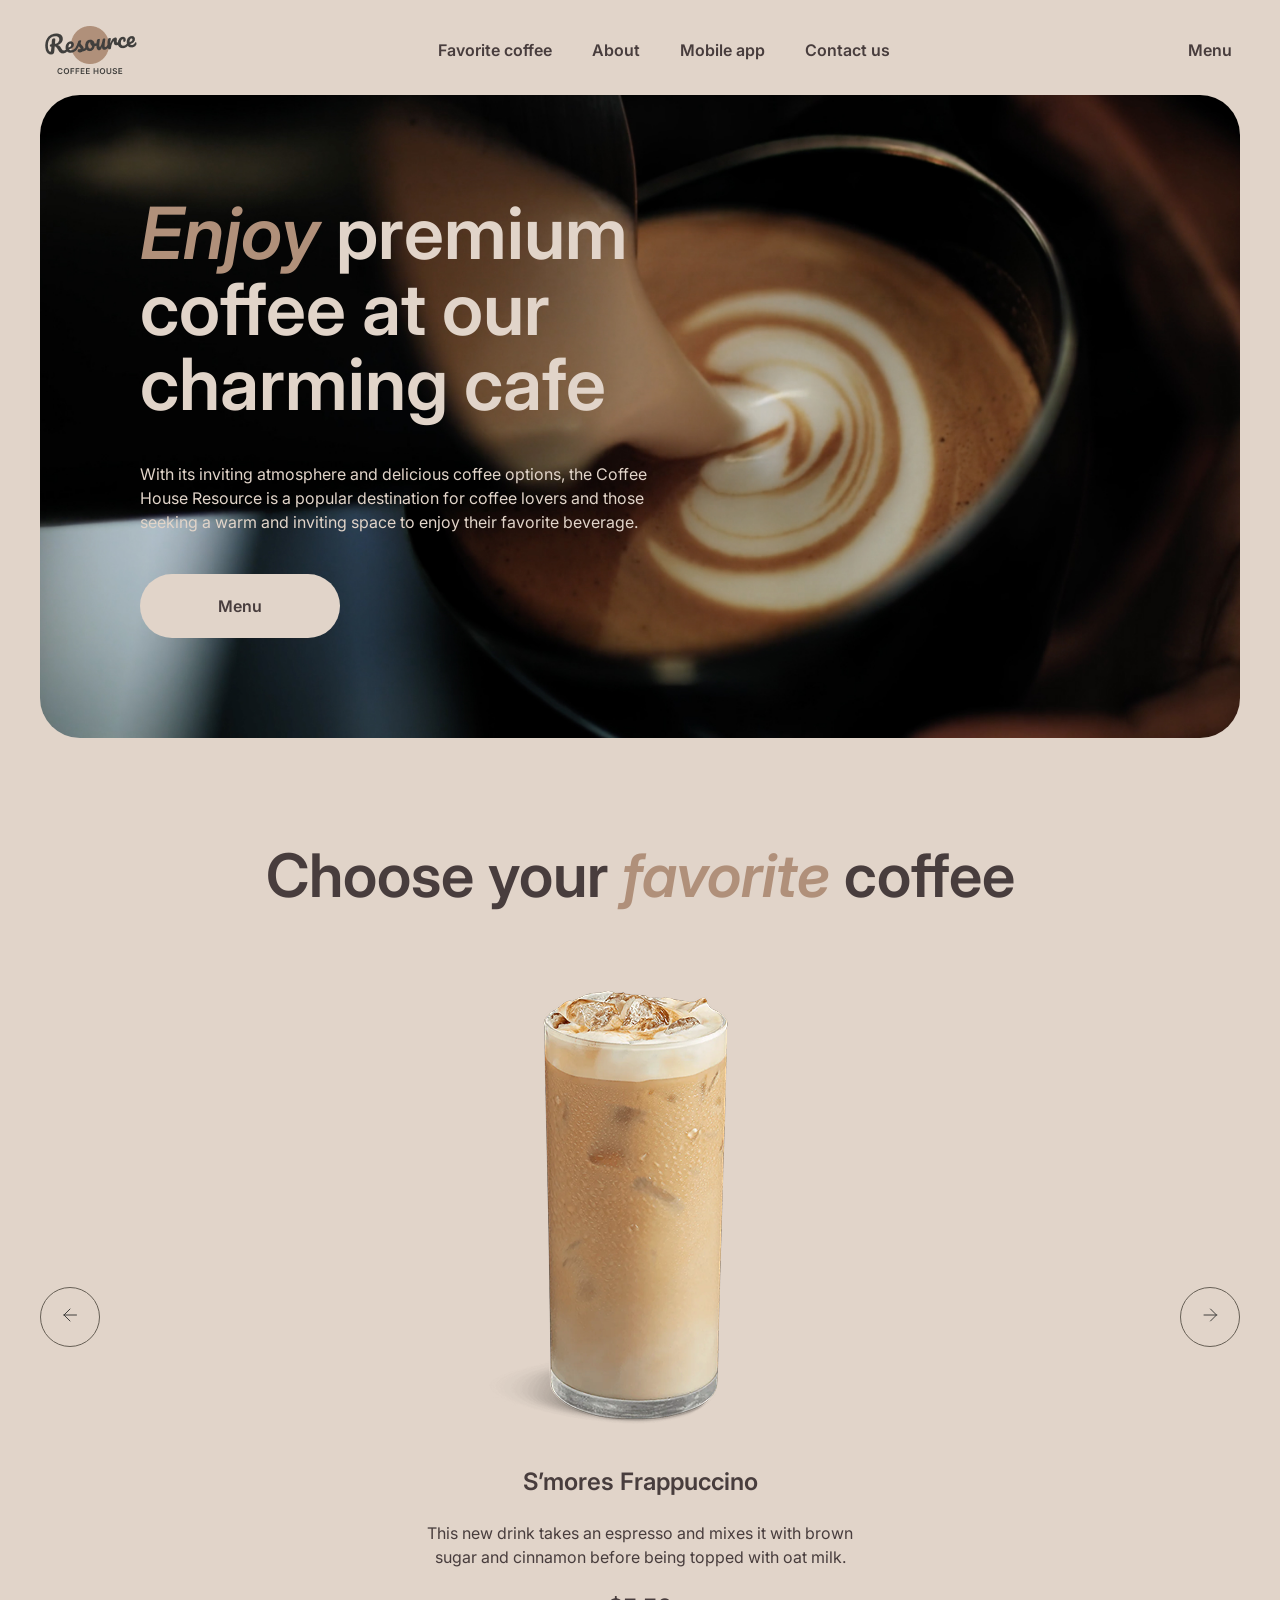
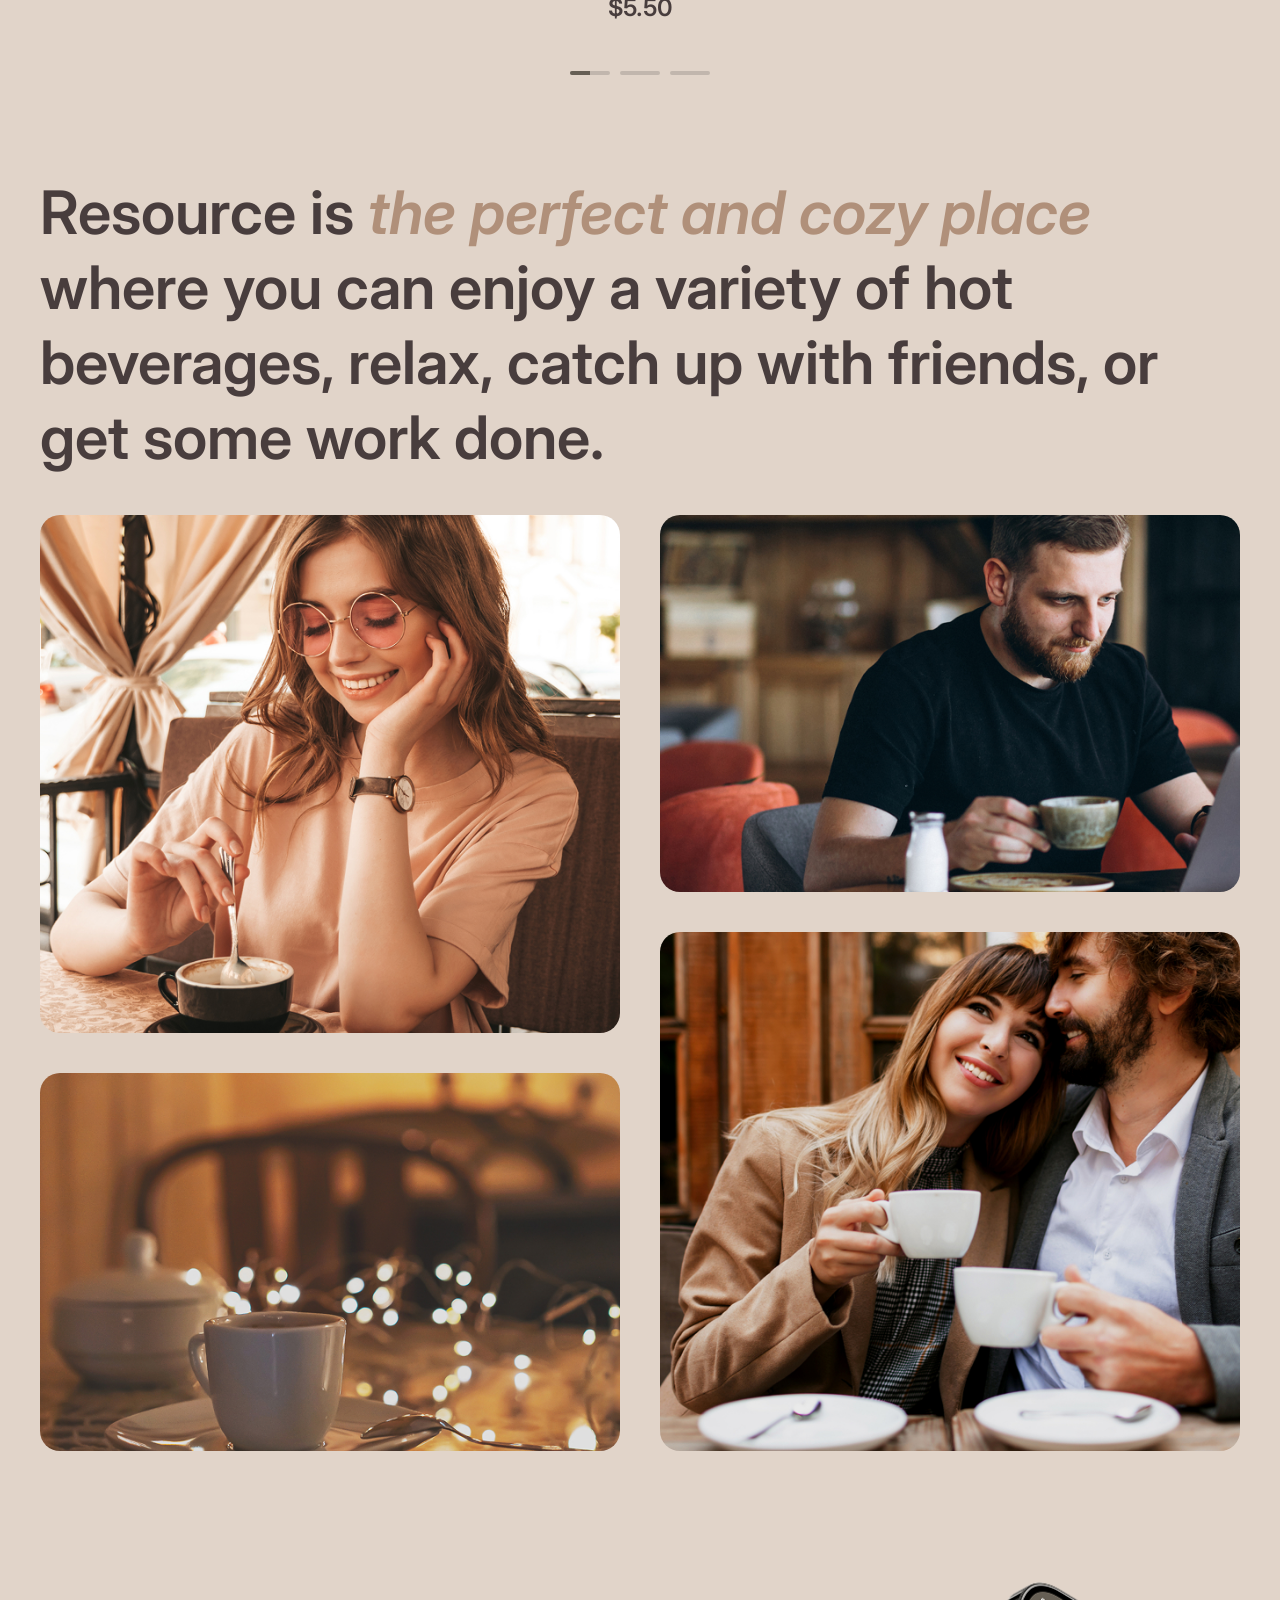
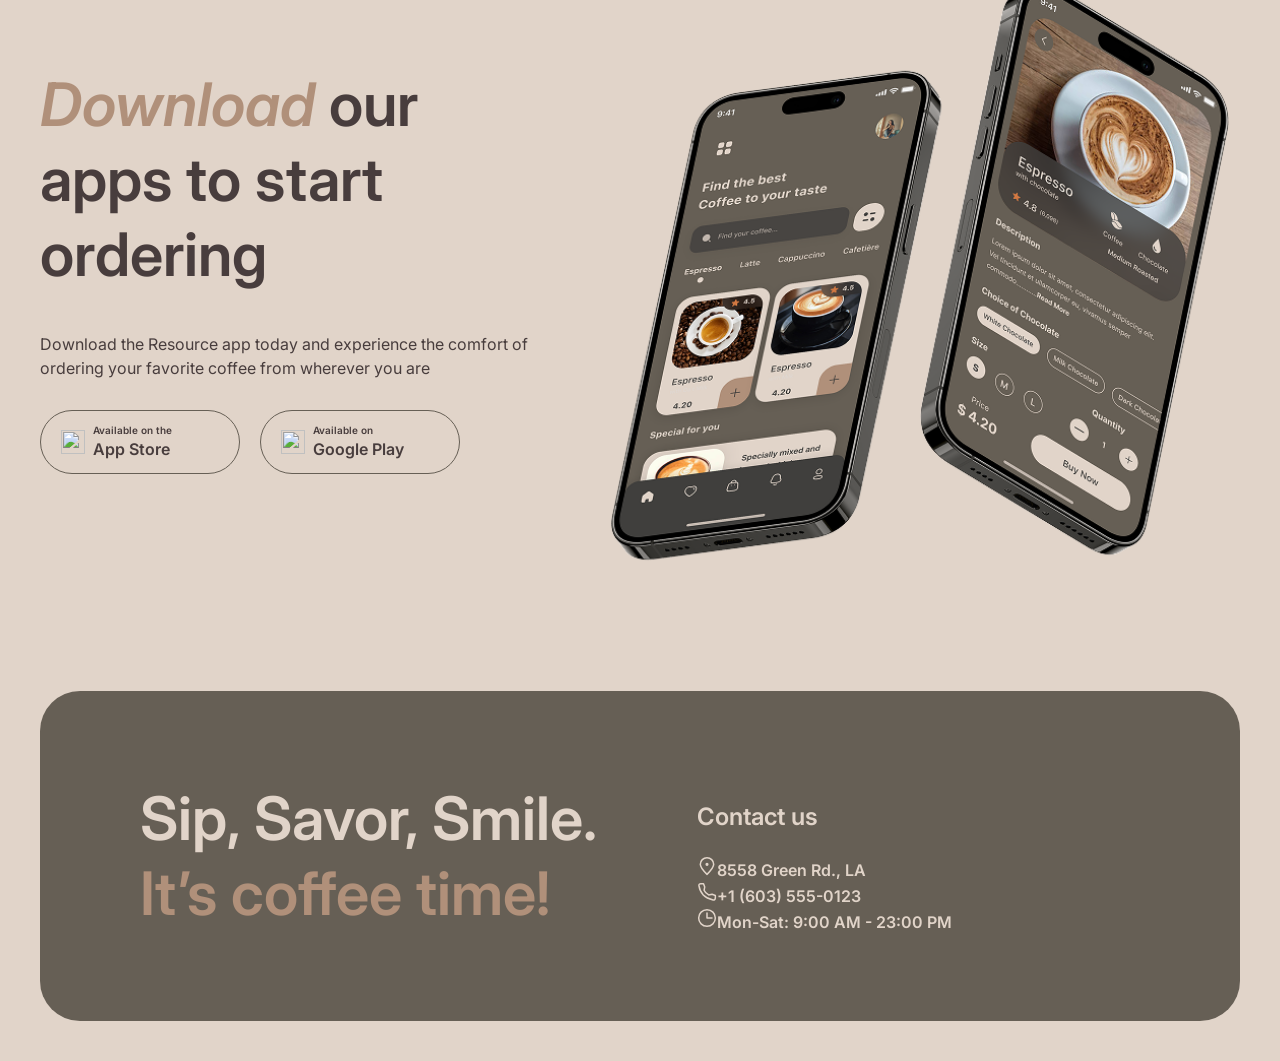
==== commit 335b7616: "feat: add responsive mobile app section" ====
--- a/index.html
+++ b/index.html
@@ -126,16 +126,14 @@
             <section class="mobile-app" id="app">
                 <div class="mobile-app__inner">
                     <div class="mobile-app__info">
-                        <h2 class="heading mobile-app__heading">
-                            <span class="heading__italic">Download </span> our apps <br> to start ordering
-                        </h2>
-                        <p class="mobile-app__lead">Download the Resource app today and experience the comfort of
-                            ordering your <br> favorite
-                            coffee
-                            from wherever you are</p>
+                        <h2 class="mobile-app__heading">
+                            <span class="heading__italic">Download</span> our apps to start ordering
+                        </h2>
+                        <p class="mobile-app__lead">Download the Resource app today and experience the comfort of
+                            ordering your favorite coffee from wherever you are</p>
                         <div class="mobile-app__stores">
                             <a href="https://www.apple.com/app-store/" class="store">
-                                <img src="assets/apple-icon.svg" alt="Apple Logo">
+                                <img src="assets/apple-icon.svg" alt="">
                                 <div class="store__text">
                                     <span class="available__info">
                                         Available on the
@@ -146,7 +144,7 @@
                                 </div>
                             </a>
                             <a href="https://play.google.com/store/apps?hl=en" class="store">
-                                <img src="assets/playmarket-icon.svg" alt="Playmarket Logo">
+                                <img src="assets/playmarket-icon.svg" alt="">
                                 <div class="store__text">
                                     <span class="available__info">
                                         Available on
@@ -159,7 +157,7 @@
                         </div>
                     </div>
                     <div class="mobile-app__art">
-                        <img src="assets/mobile-screens.png" alt="Mobile phones">
+                        <img src="assets/mobile-screens.png" alt="Two smartphones showing the Resource coffee ordering app">
                     </div>
                 </div>
             </section>
--- a/styles.css
+++ b/styles.css
@@ -444,12 +444,13 @@
 }
 
 .mobile-app__inner {
-  display: flex;
+  display: grid;
+  grid-template-columns: minmax(0, 1fr) minmax(0, 640px);
+  align-items: center;
+  gap: 40px;
   font-family: var(--font);
   font-style: normal;
   color: var(--text-dark);
-  justify-content: flex-start;
-  gap: 100px;
 }
 
 .mobile-app__info {
@@ -461,13 +462,43 @@
 
 .mobile-app__heading {
   font-size: 3.75em;
+  max-width: 580px;
   margin: 0 0 16px;
-  font-weight: 750;
+  font-weight: 600;
   line-height: 125%;
 }
 
 .mobile-app__lead {
-  margin-top: 24px;
+  margin: 24px 0 0;
+  line-height: 150%;
+}
+
+.mobile-app__art img {
+  display: block;
+  width: 100%;
+  height: auto;
+}
+
+@media (max-width: 768px) {
+  .mobile-app__inner {
+    grid-template-columns: minmax(0, 1fr);
+  }
+
+  .mobile-app__info,
+  .mobile-app__heading {
+    max-width: none;
+  }
+}
+
+@media (max-width: 480px) {
+  .mobile-app__heading {
+    font-size: 2em;
+  }
+
+  .mobile-app__stores {
+    flex-direction: column;
+    align-items: flex-start;
+  }
 }
 
 .mobile-app__stores {
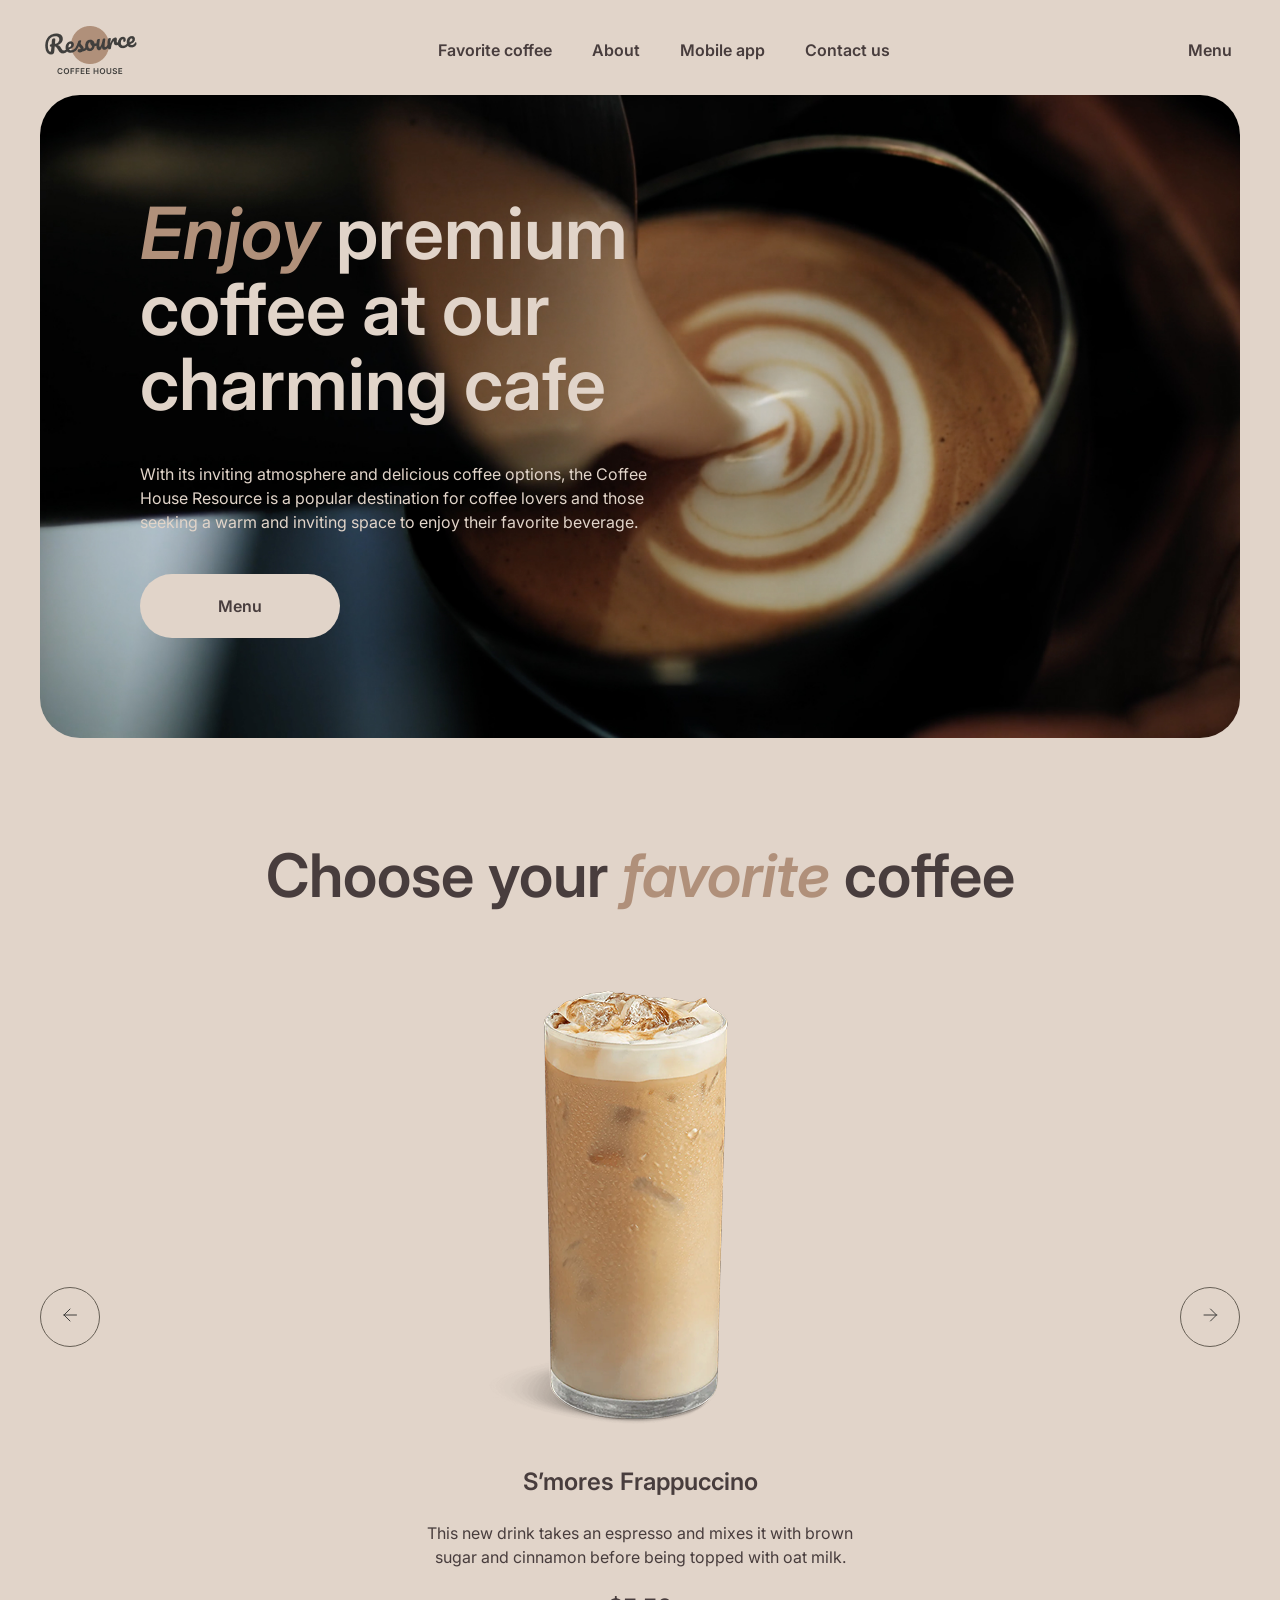
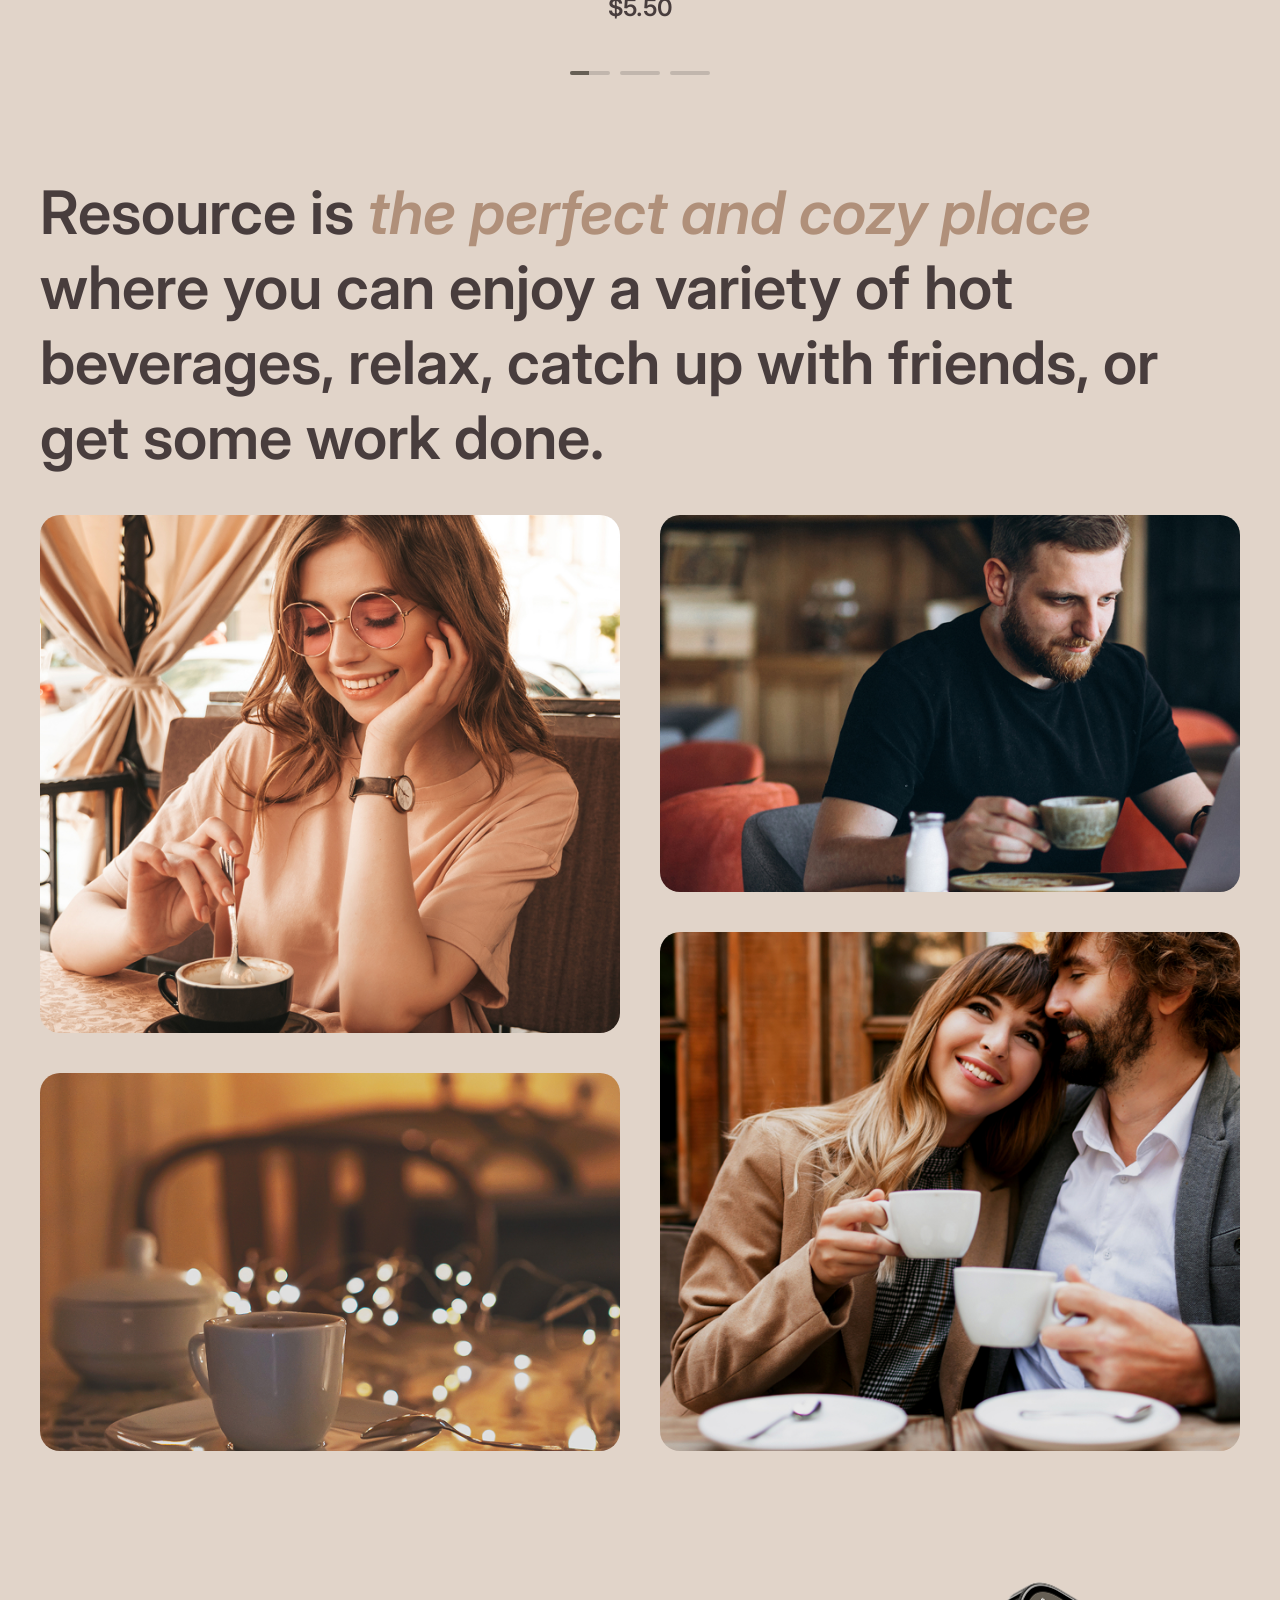
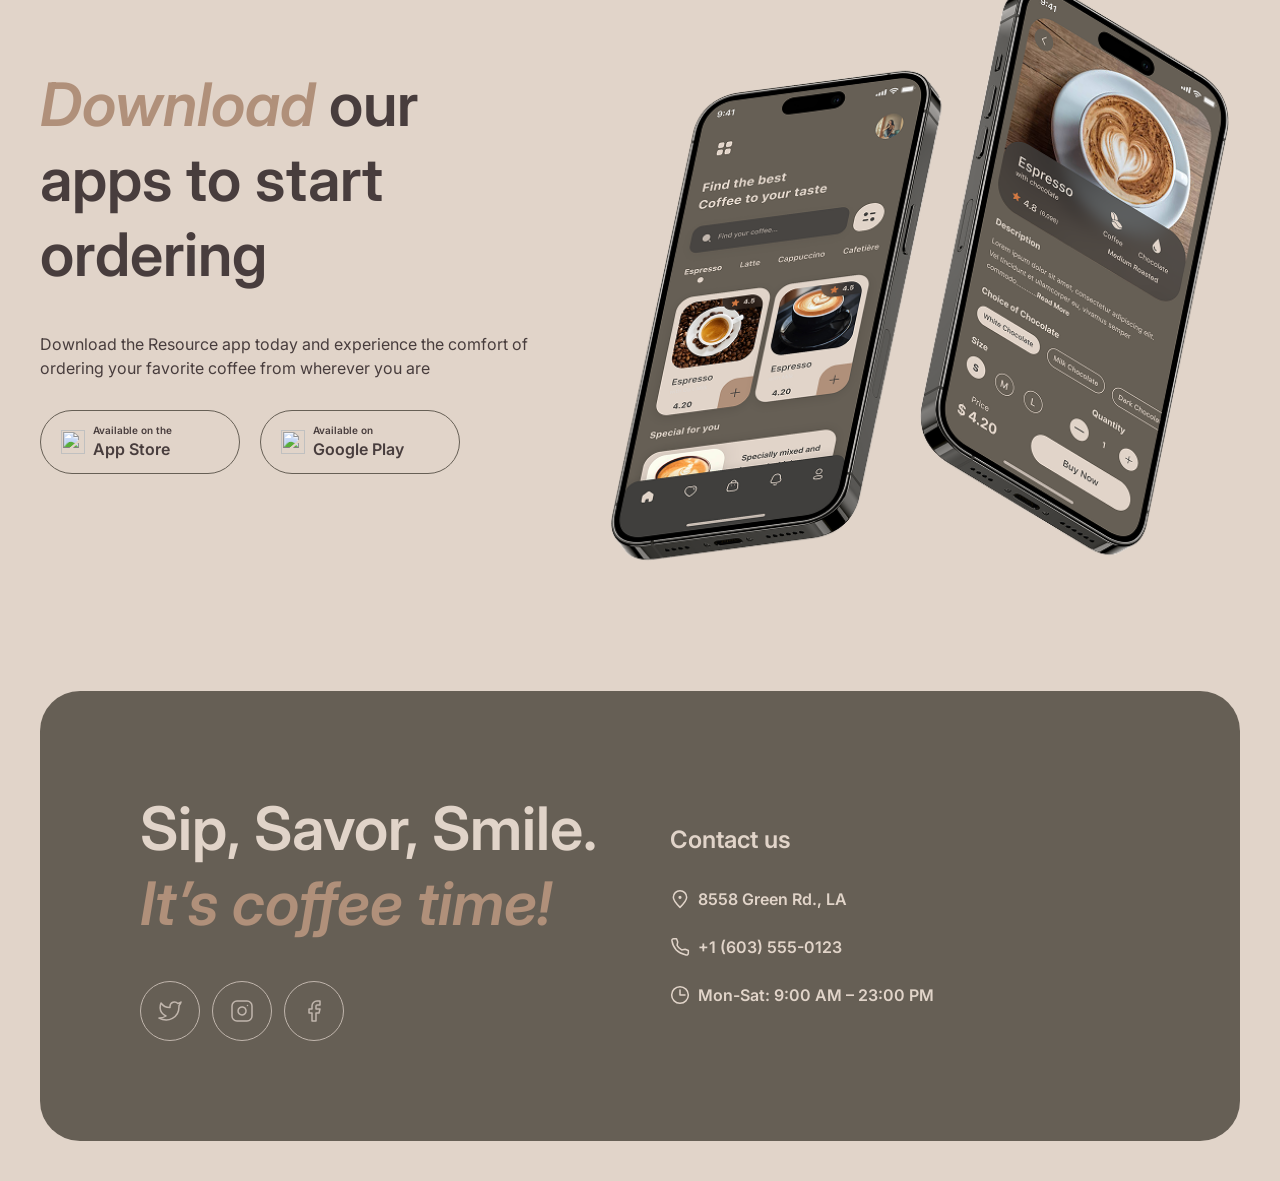
==== commit 66f692fc: "feat: add responsive footer with contact links and social icons" ====
--- a/index.html
+++ b/index.html
@@ -163,29 +163,65 @@
             </section>
         </div>
     </main>
-    <footer class="footer" id="contacts">
-        <div class="container">
-            <div class="footer__inner">
-                <div class="footer__info">
-                    <h2 class="heading footer__heading">
-                        <span class="heading__light">Sip, Savor, Smile.</span><br> <span class="heading__accent">It’s
-                            coffee time!</span>
-                    </h2>
-                    <div class="social_media"></div>
-                </div>
-                <div class="footer__contacts">
-                    <ul class="contact__list">
-                        <li>
-                            <h3>Contact us</h3>
-                        </li>
-                        <li><img src="assets/pin-alt.svg" alt="">8558 Green Rd., LA</li>
-                        <li><img src="assets/phone.svg" alt="">+1 (603) 555-0123</li>
-                        <li><img src="assets/clock.svg" alt="">Mon-Sat: 9:00 AM - 23:00 PM</li>
-                    </ul>
-
-                </div>
-            </div>
-        </div>
+    <footer class="footer" id="contacts">
+        <div class="container">
+            <div class="footer__inner">
+                <div class="footer__info">
+                    <h2 class="footer__heading">
+                        <span class="heading__light">Sip, Savor, Smile.</span>
+                        <span class="heading__accent">It’s coffee time!</span>
+                    </h2>
+                    <ul class="social">
+                        <li>
+                            <a class="social__link" href="https://twitter.com/" target="_blank" rel="noopener noreferrer"
+                                aria-label="Twitter">
+                                <svg width="24" height="24" viewBox="0 0 24 24" fill="none" stroke="currentColor"
+                                    stroke-width="1.5" stroke-linecap="round" stroke-linejoin="round" aria-hidden="true">
+                                    <path d="M23 3a10.9 10.9 0 0 1-3.14 1.53 4.48 4.48 0 0 0-7.86 3v1A10.66 10.66 0 0 1 3 4s-4 9 5 13a11.64 11.64 0 0 1-7 2c9 5 20 0 20-11.5a4.5 4.5 0 0 0-.08-.83A7.72 7.72 0 0 0 23 3z" />
+                                </svg>
+                            </a>
+                        </li>
+                        <li>
+                            <a class="social__link" href="https://www.instagram.com/" target="_blank" rel="noopener noreferrer"
+                                aria-label="Instagram">
+                                <svg width="24" height="24" viewBox="0 0 24 24" fill="none" stroke="currentColor"
+                                    stroke-width="1.5" stroke-linecap="round" stroke-linejoin="round" aria-hidden="true">
+                                    <rect x="2" y="2" width="20" height="20" rx="5" /><path d="M16 11.37A4 4 0 1 1 12.63 8 4 4 0 0 1 16 11.37z" /><path d="M17.5 6.5h.01" />
+                                </svg>
+                            </a>
+                        </li>
+                        <li>
+                            <a class="social__link" href="https://www.facebook.com/" target="_blank" rel="noopener noreferrer"
+                                aria-label="Facebook">
+                                <svg width="24" height="24" viewBox="0 0 24 24" fill="none" stroke="currentColor"
+                                    stroke-width="1.5" stroke-linecap="round" stroke-linejoin="round" aria-hidden="true">
+                                    <path d="M18 2h-3a5 5 0 0 0-5 5v3H7v4h3v8h4v-8h3l1-4h-4V7a1 1 0 0 1 1-1h3z" />
+                                </svg>
+                            </a>
+                        </li>
+                    </ul>
+                </div>
+                <div class="footer__contacts">
+                    <h3 class="contact__title">Contact us</h3>
+                    <ul class="contact__list">
+                        <li>
+                            <a class="contact__link" href="https://www.google.com/maps/search/?api=1&query=8558+Green+Rd.,+LA"
+                                target="_blank" rel="noopener noreferrer">
+                                <img src="assets/pin-alt.svg" alt="">8558 Green Rd., LA
+                            </a>
+                        </li>
+                        <li>
+                            <a class="contact__link" href="tel:+16035550123">
+                                <img src="assets/phone.svg" alt="">+1 (603) 555-0123
+                            </a>
+                        </li>
+                        <li class="contact__item">
+                            <img src="assets/clock.svg" alt="">Mon-Sat: 9:00 AM – 23:00 PM
+                        </li>
+                    </ul>
+                </div>
+            </div>
+        </div>
     </footer>
 </body>
 
--- a/styles.css
+++ b/styles.css
@@ -561,46 +561,117 @@
 /*--------------- Footer ------------------ */
 
 .footer__inner {
-  background: var(--border-dark);
-  border-radius: 40px;
-
-  display: flex;
+  display: grid;
+  grid-template-columns: minmax(0, 530px) minmax(0, 1fr);
+  align-items: center;
   max-width: 1360px;
   margin-top: 100px;
-  padding: 40px 100px 40px 100px;
+  padding: 100px;
+  border-radius: 40px;
+  background: var(--border-dark);
+  color: var(--text-light);
 }
 
 .footer__heading {
+  margin: 0 0 40px;
   font-size: 3.75em;
   font-weight: 600;
   line-height: 125%;
 }
 
 .heading__accent {
+  display: block;
   color: var(--text-accent);
+  font-style: italic;
 }
 
 .heading__light {
   color: var(--text-light);
 }
 
-.footer__contacts {
-  display: flex;
+.social {
+  display: flex;
+  gap: 12px;
+}
+
+.social__link {
+  display: flex;
+  align-items: center;
   justify-content: center;
-  align-items: center;
-  padding-left: 100px;
+  width: 60px;
+  height: 60px;
+  border: 1px solid var(--border-light);
+  border-radius: 50%;
+  color: var(--border-light);
+  transition:
+    background-color 0.2s ease,
+    color 0.2s ease;
+}
+
+.social__link:hover,
+.social__link:focus-visible {
+  background: var(--text-light);
+  color: var(--border-dark);
+}
+
+.contact__title {
+  margin: 0 0 32px;
+  font-size: 1.5em;
+  font-weight: 600;
+  line-height: 125%;
+}
+
+.contact__list {
+  display: flex;
+  flex-direction: column;
+  gap: 20px;
+  font-weight: 600;
+  line-height: 150%;
+}
+
+.contact__link,
+.contact__item {
+  display: inline-flex;
+  align-items: center;
+  gap: 8px;
   color: var(--text-light);
 }
 
-.contact__list {
-  list-style-type: none;
-  font-size: 1em;
-  font-weight: 600;
-  line-height: 150%;
-}
-
-.contact__list h3 {
-  font-size: 1.5em;
-  font-weight: 600;
-  line-height: 125%;
-}
+.contact__link:hover,
+.contact__link:focus-visible {
+  text-decoration: underline;
+  text-underline-offset: 6px;
+}
+
+@media (max-width: 1200px) {
+  .footer__inner {
+    padding-inline: 60px;
+  }
+}
+
+@media (max-width: 1000px) {
+  .footer__inner {
+    grid-template-columns: minmax(0, 1fr);
+    gap: 60px;
+    align-items: start;
+  }
+}
+
+@media (max-width: 480px) {
+  .footer__inner {
+    padding: 60px 16px;
+    gap: 40px;
+  }
+
+  .footer__heading {
+    font-size: 2em;
+  }
+
+  .heading__accent {
+    display: inline;
+  }
+
+  .contact__title {
+    margin-bottom: 24px;
+  }
+}
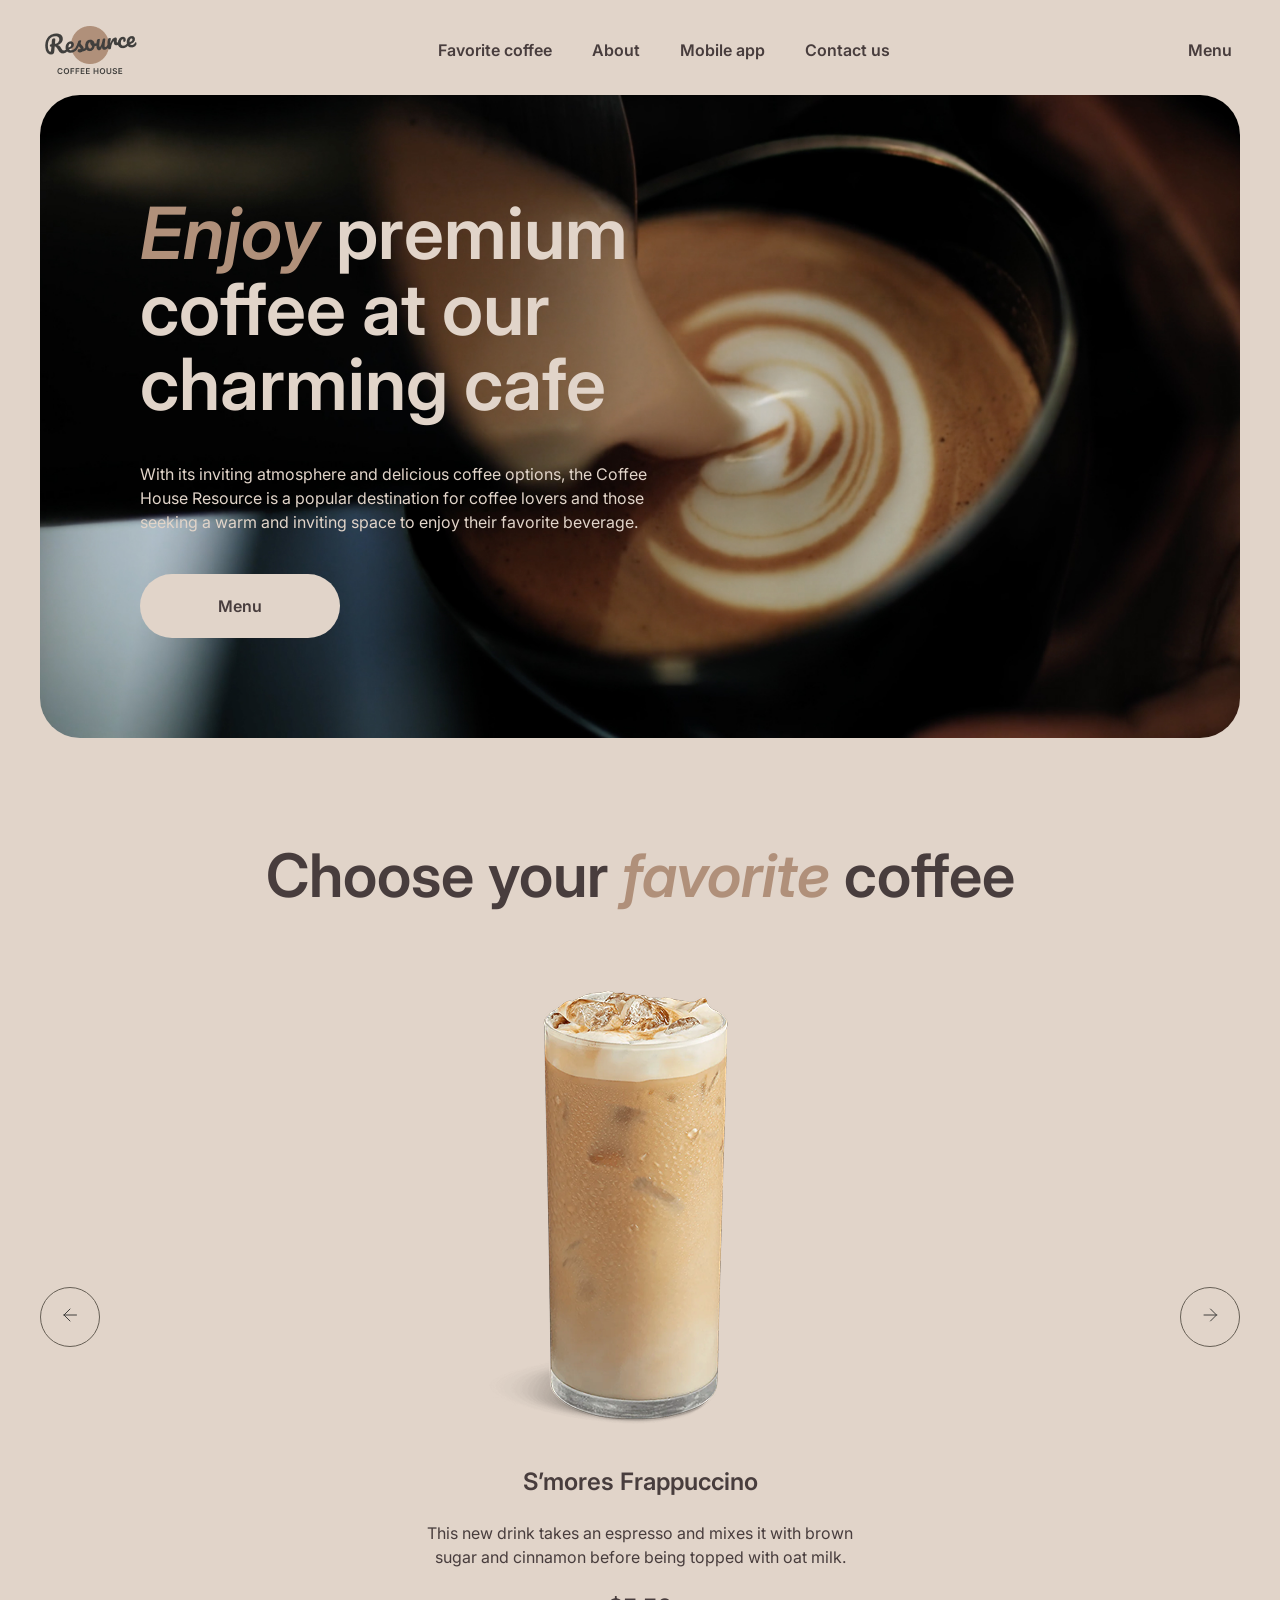
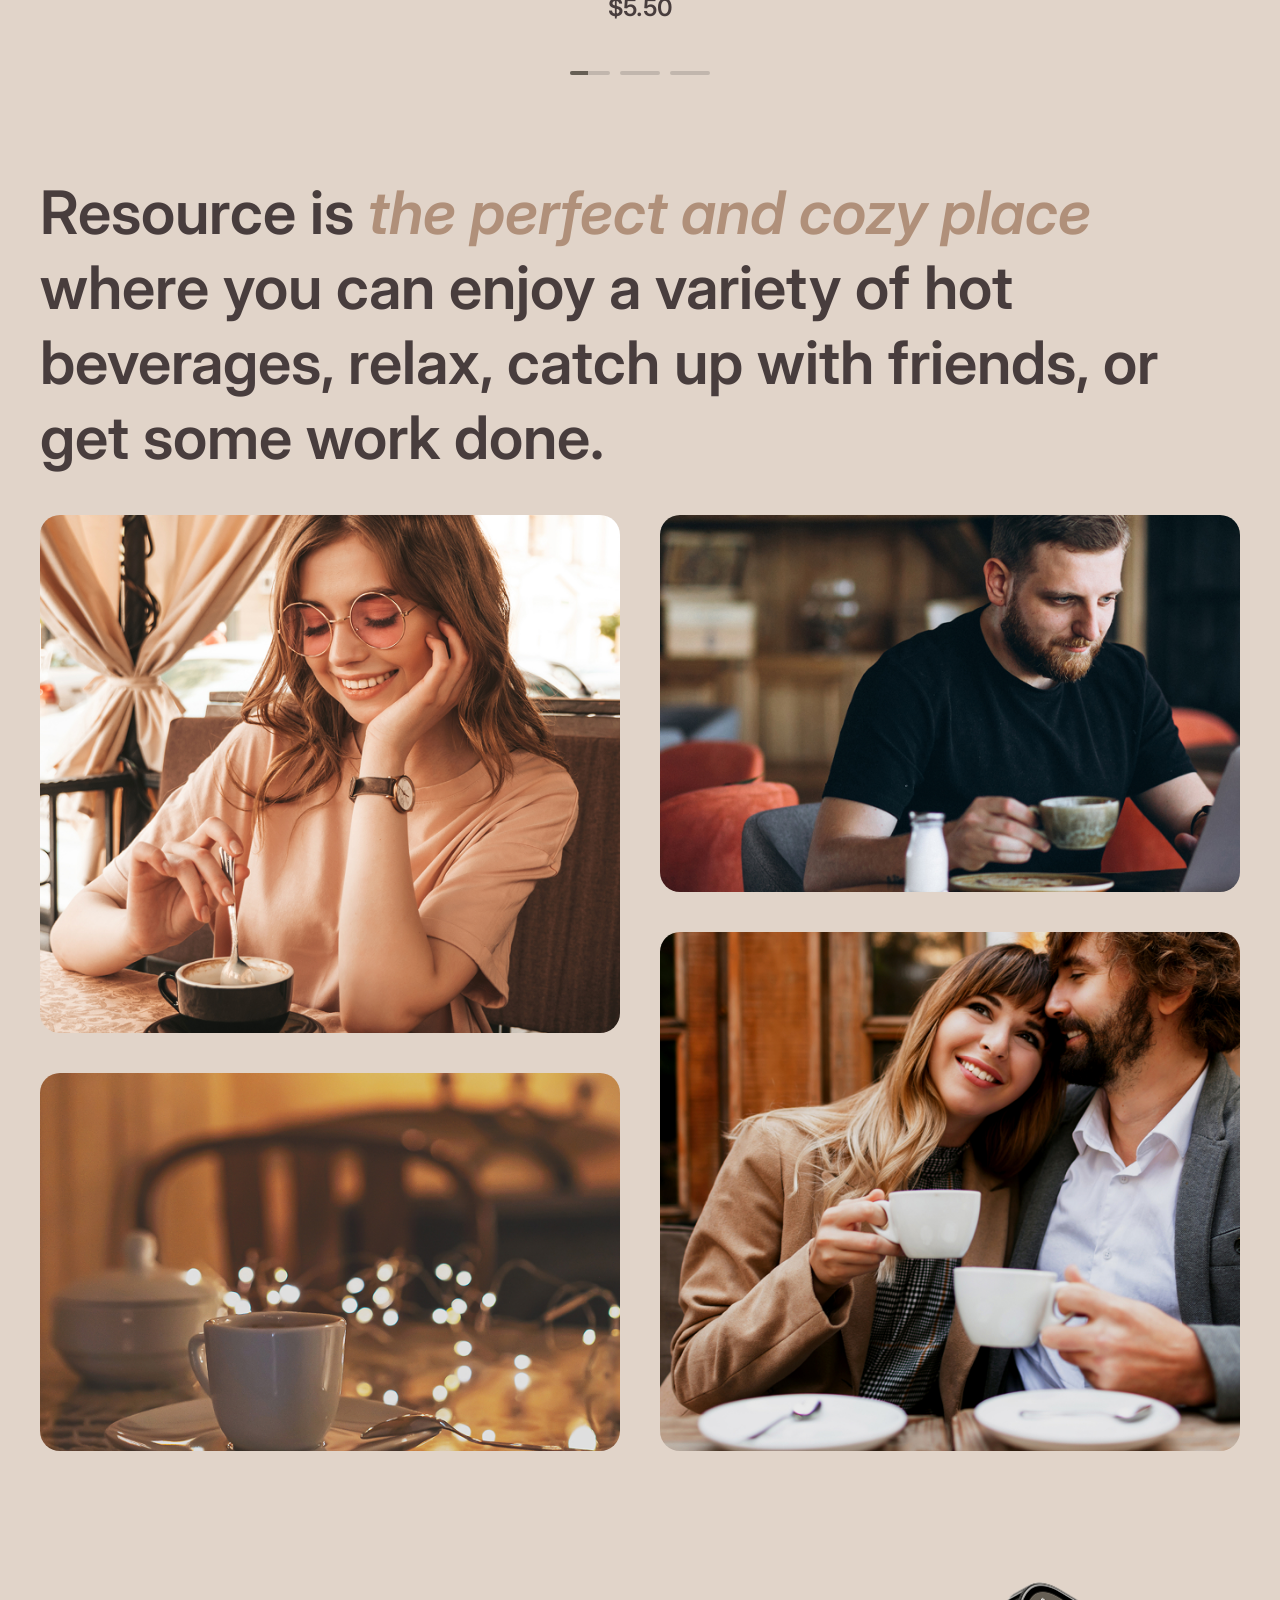
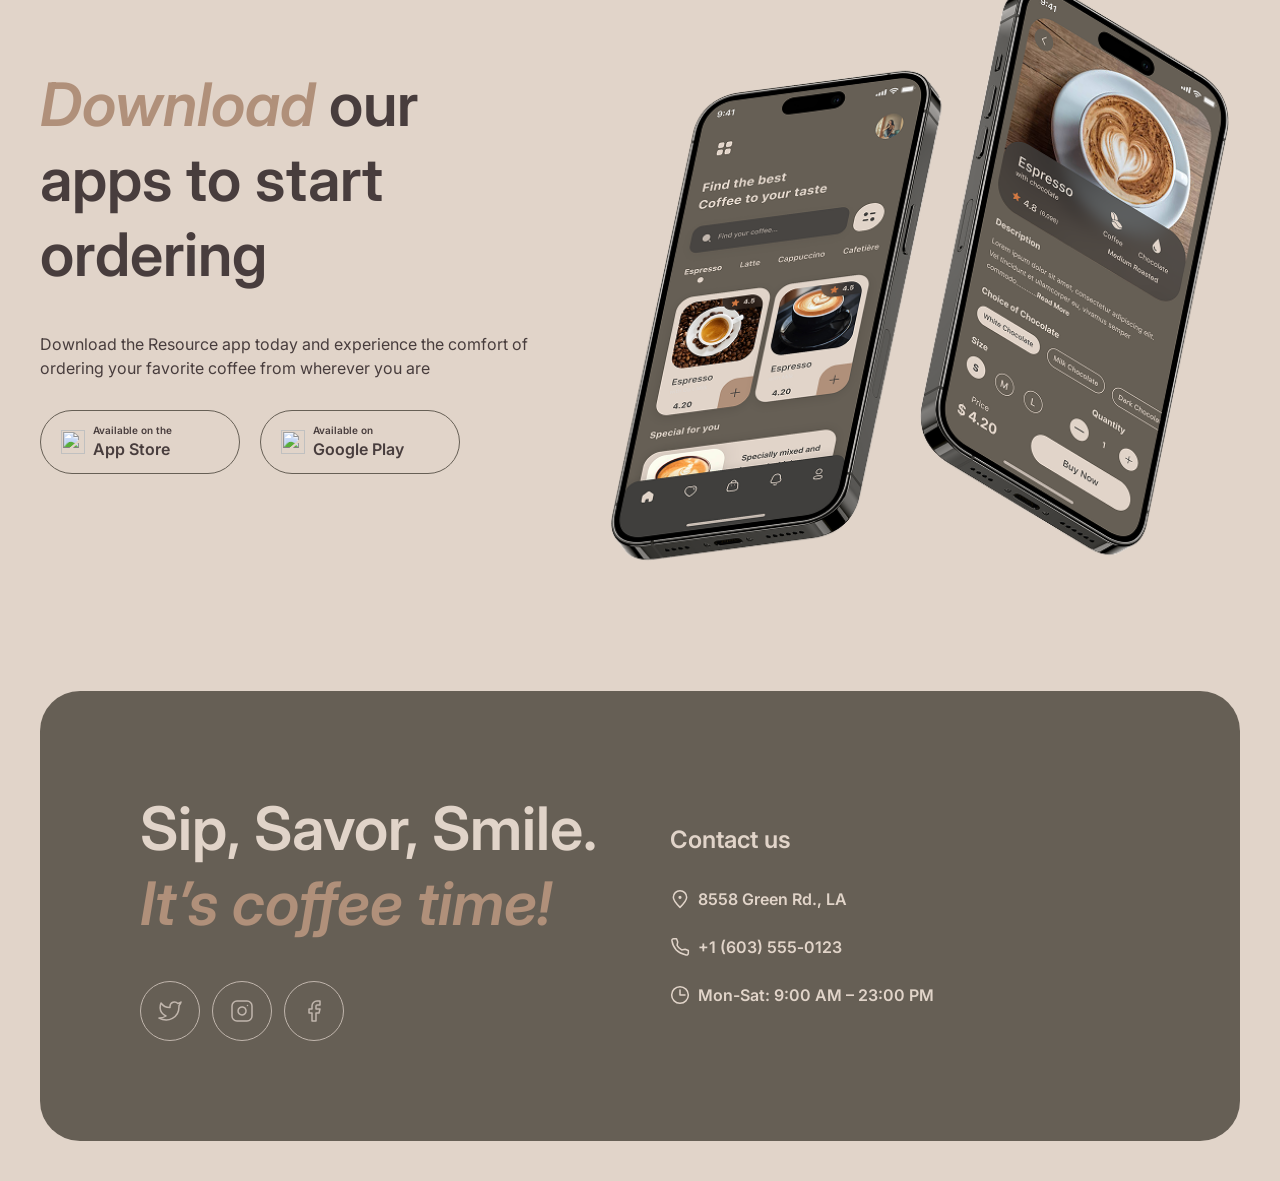
==== commit 3378ffaa: "fix: prevent card overflow at 320px, add focus styles, fix heading order and current-page link" ====
--- a/index.html
+++ b/index.html
@@ -212,7 +212,7 @@
                         </li>
                         <li>
                             <a class="contact__link" href="tel:+16035550123">
-                                <img src="assets/phone.svg" alt="">+1 (603) 555-0123
+                                <img src="assets/phone.svg" alt="">+1&nbsp;(603)&nbsp;555&#8209;0123
                             </a>
                         </li>
                         <li class="contact__item">
--- a/styles.css
+++ b/styles.css
@@ -675,3 +675,186 @@
     margin-bottom: 24px;
   }
 }
+
+/*--------------- Menu page ------------------ */
+
+.menu__title {
+  max-width: 760px;
+  margin: 0 auto 40px;
+  color: var(--text-dark);
+  font-size: 3.75em;
+  font-weight: 600;
+  line-height: 125%;
+  text-align: center;
+}
+
+.tabs {
+  display: flex;
+  flex-wrap: wrap;
+  justify-content: center;
+  gap: 16px;
+  margin-bottom: 40px;
+}
+
+.tab {
+  display: inline-flex;
+  align-items: center;
+  gap: 8px;
+  padding: 8px 16px 8px 8px;
+  border: 1px solid var(--border-light);
+  border-radius: 100px;
+  background: transparent;
+  color: var(--text-dark);
+  font-weight: 600;
+  line-height: 150%;
+  cursor: pointer;
+  transition:
+    background-color 0.2s ease,
+    color 0.2s ease,
+    border-color 0.2s ease;
+}
+
+.tab__icon {
+  display: block;
+  width: 30px;
+  height: 30px;
+  border-radius: 50%;
+}
+
+.tab:hover,
+.tab[aria-selected="true"] {
+  border-color: var(--border-dark);
+  background: var(--border-dark);
+  color: var(--text-light);
+}
+
+.menu-list {
+  display: grid;
+  grid-template-columns: repeat(auto-fill, minmax(min(310px, 100%), 310px));
+  justify-content: center;
+  gap: 40px;
+}
+
+.menu-list__item {
+  display: flex;
+}
+
+.menu-card {
+  display: flex;
+  flex-direction: column;
+  width: 100%;
+  border: 1px solid var(--border-light);
+  border-radius: 40px;
+  color: var(--text-dark);
+  transition: border-color 0.2s ease;
+}
+
+.menu-card:hover {
+  border-color: var(--border-dark);
+}
+
+.menu-card__img {
+  display: block;
+  width: calc(100% + 2px);
+  height: auto;
+  margin: -1px -1px 0;
+  aspect-ratio: 1;
+  object-fit: cover;
+  border-radius: 40px;
+}
+
+.menu-card__body {
+  display: flex;
+  flex: 1;
+  flex-direction: column;
+  padding: 20px;
+}
+
+.menu-card__title {
+  margin: 0 0 12px;
+  font-size: 1.5em;
+  font-weight: 600;
+  line-height: 125%;
+}
+
+.menu-card__desc {
+  margin: 0 0 12px;
+  line-height: 150%;
+}
+
+.menu-card__price {
+  margin: auto 0 0;
+  font-size: 1.5em;
+  font-weight: 600;
+  line-height: 125%;
+}
+
+.load-more {
+  display: none;
+  align-items: center;
+  justify-content: center;
+  width: 60px;
+  height: 60px;
+  margin: 40px auto 0;
+  padding: 0;
+  border: 1px solid var(--border-dark);
+  border-radius: 50%;
+  background: transparent;
+  color: var(--text-dark);
+  cursor: pointer;
+  transition:
+    background-color 0.2s ease,
+    color 0.2s ease;
+}
+
+.load-more:hover,
+.load-more:focus-visible {
+  background: var(--border-dark);
+  color: var(--text-light);
+}
+
+@media (max-width: 768px) {
+  .menu__title {
+    max-width: 640px;
+  }
+
+  .menu-list__item:nth-child(n + 5) {
+    display: none;
+  }
+
+  .load-more {
+    display: flex;
+  }
+}
+
+@media (max-width: 480px) {
+  .menu__title {
+    font-size: 2em;
+  }
+
+  .tabs {
+    gap: 8px;
+  }
+
+  .tab {
+    padding: 8px 12px 8px 8px;
+    font-size: 0.875em;
+  }
+}
+
+/*--------------- Accessibility ------------------ */
+
+a:focus-visible,
+button:focus-visible {
+  outline: 2px solid var(--text-dark);
+  outline-offset: 3px;
+}
+
+.footer a:focus-visible {
+  outline-color: var(--text-light);
+}
+
+.menu-link[aria-current="page"] {
+  text-decoration: underline;
+  text-underline-offset: 6px;
+}
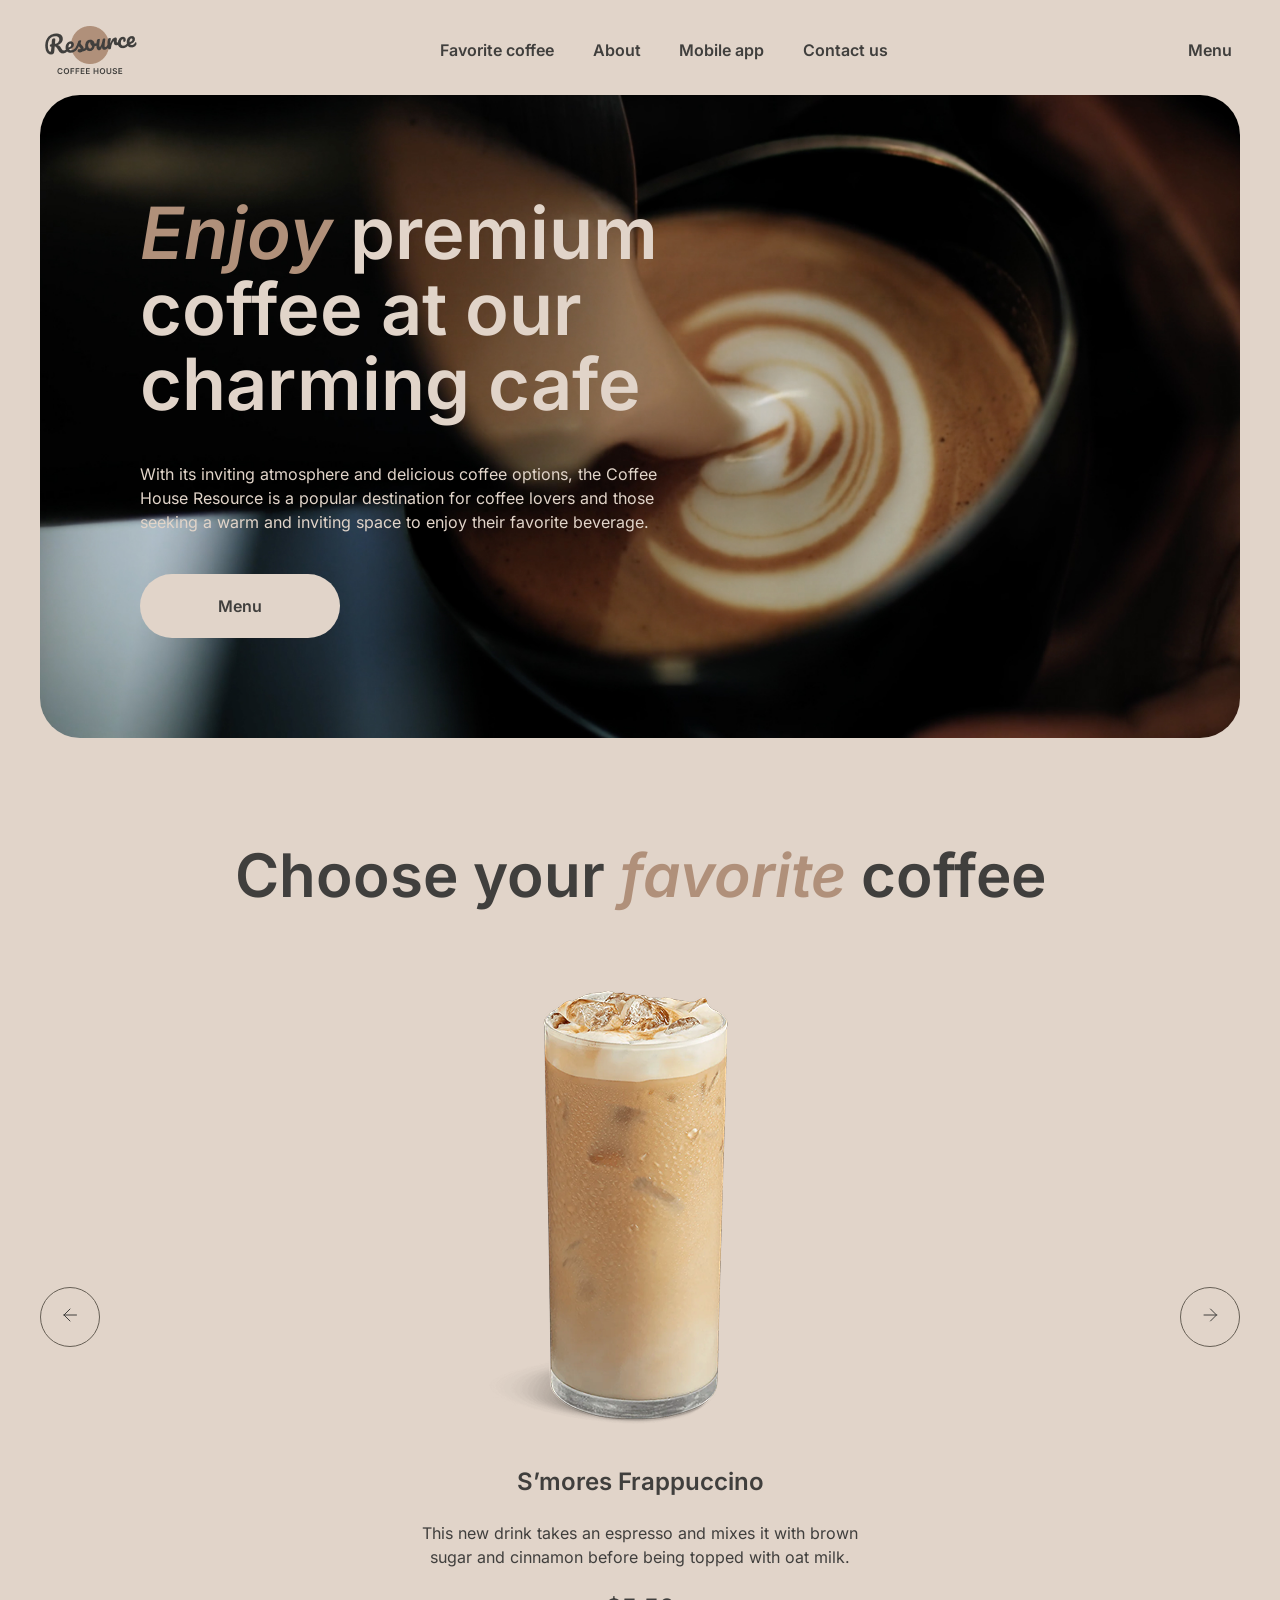
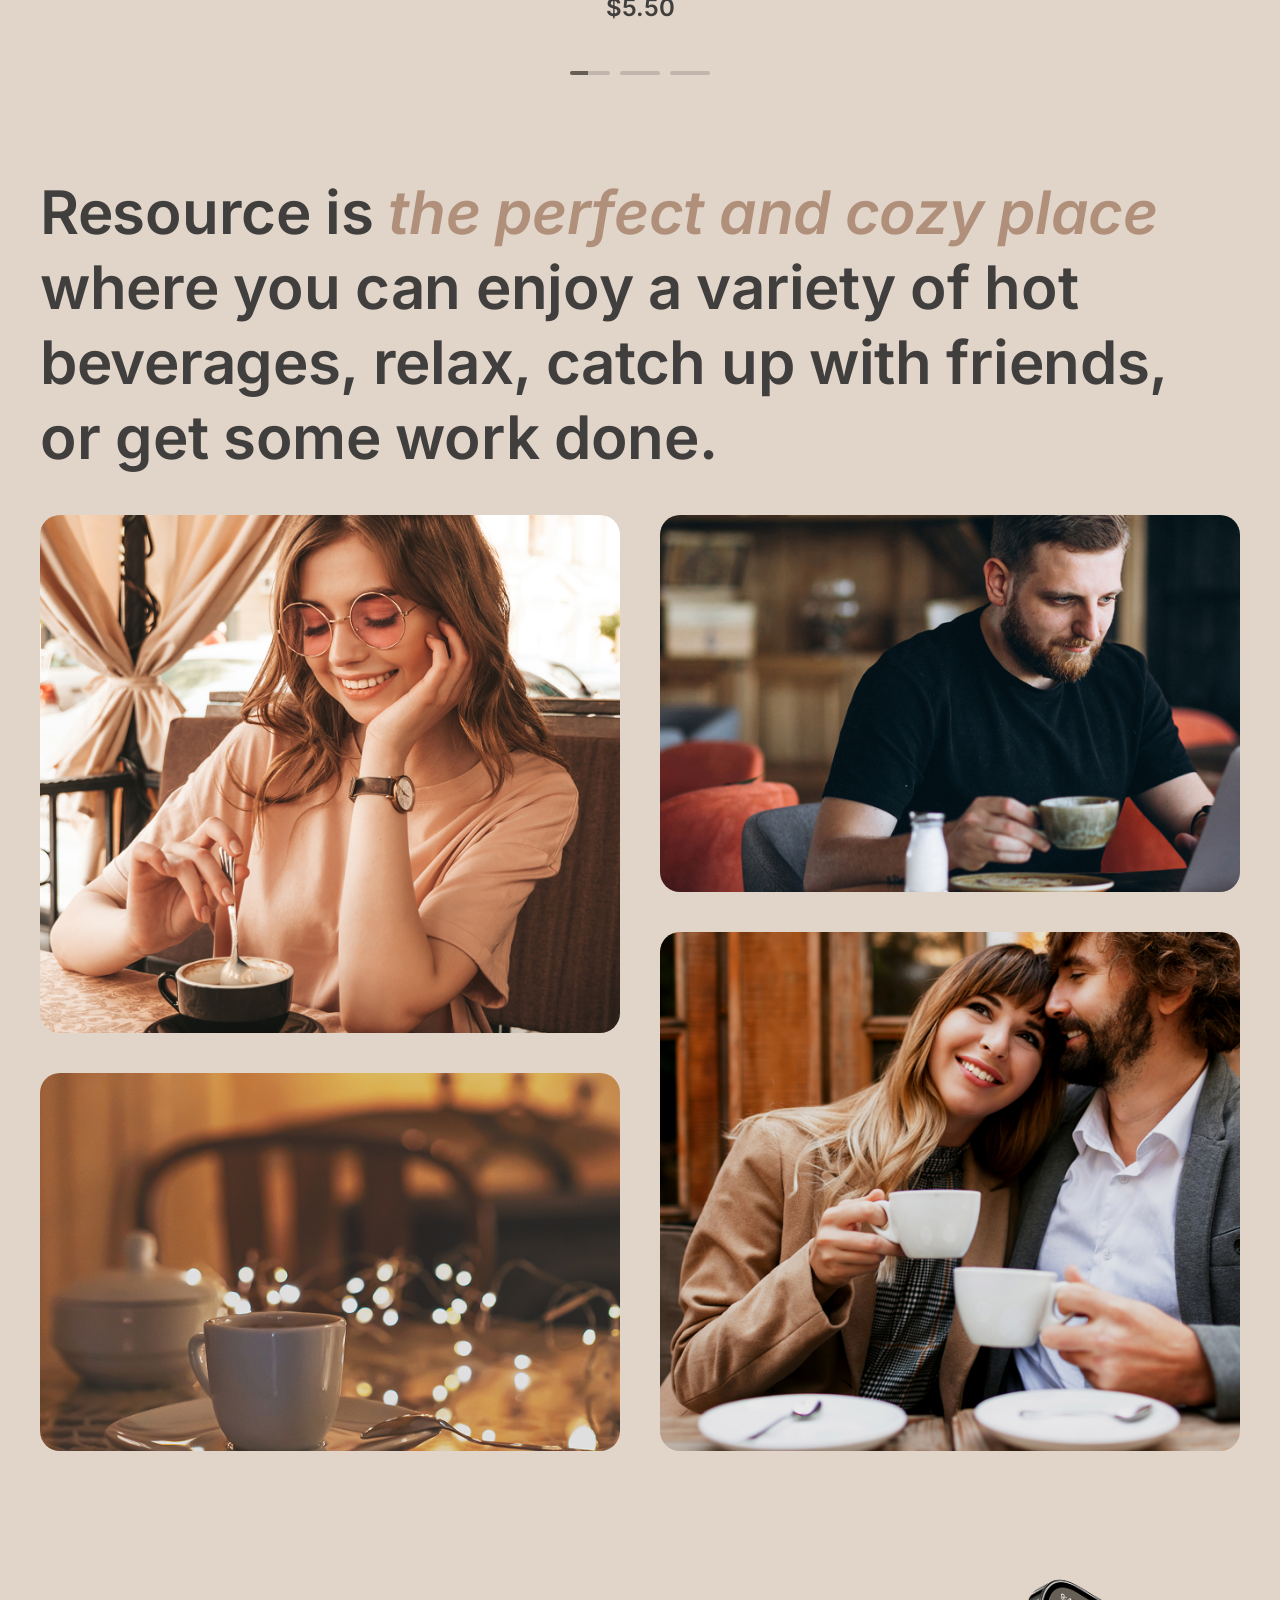
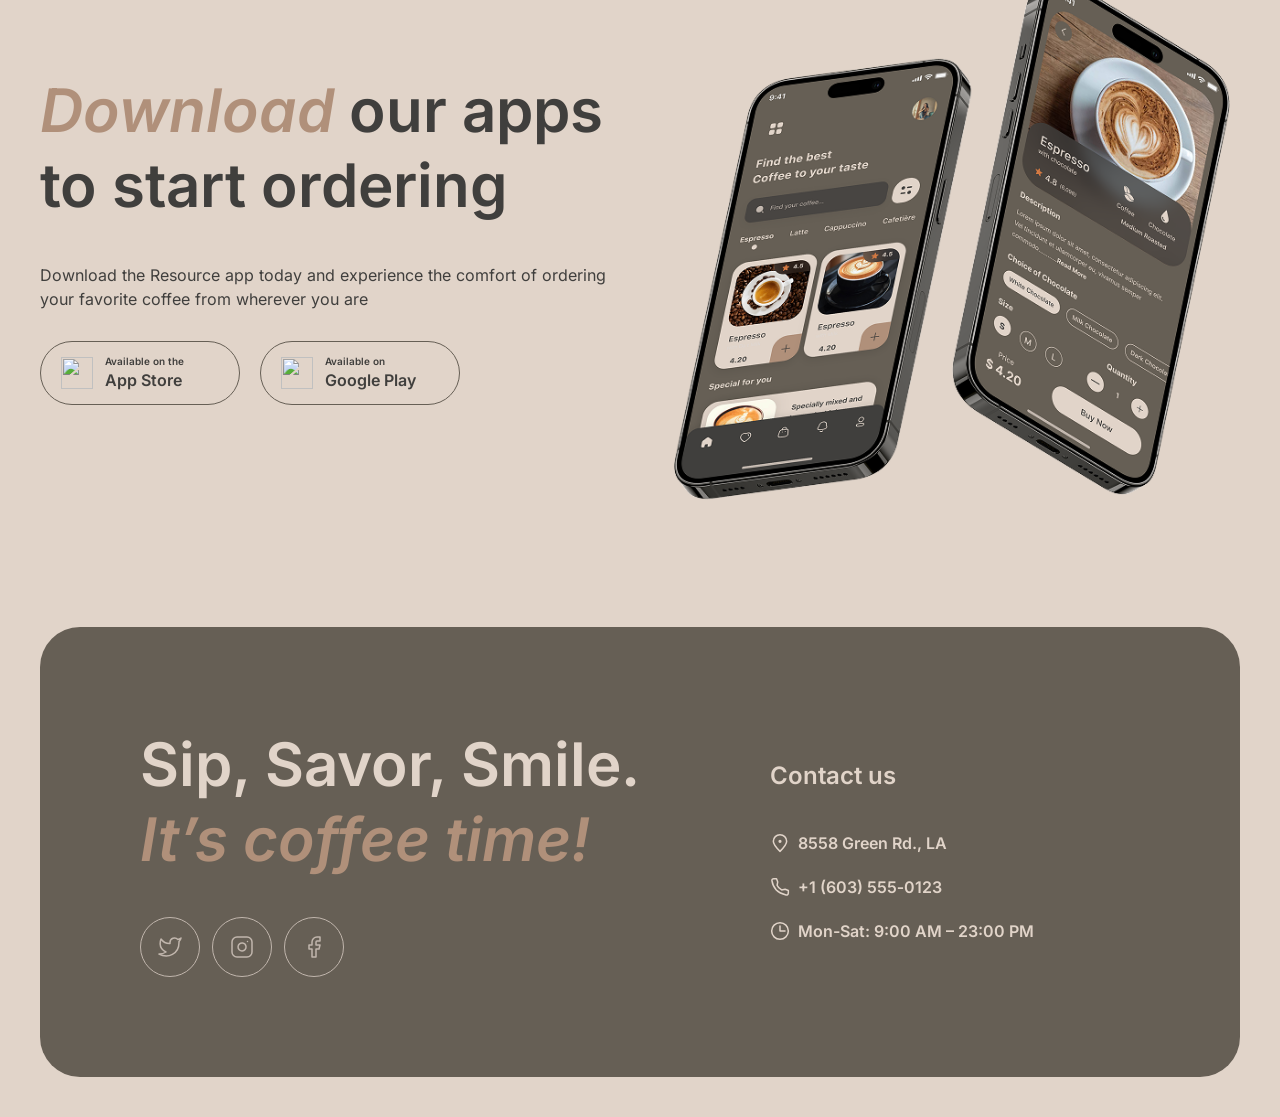
==== commit f439dbbf: "refactor: split styles into section files and align color tokens with Figma palette" ====
--- a/index.html
+++ b/index.html
@@ -6,7 +6,14 @@
     <meta name="viewport" content="width=device-width, initial-scale=1.0">
     <title>Coffee house</title>
     <link rel="icon" type="image/png" href="assets/logo.png">
-    <link rel="stylesheet" href="styles.css">
+    <link rel="stylesheet" href="css/tokens.css">
+    <link rel="stylesheet" href="css/base.css">
+    <link rel="stylesheet" href="css/header.css">
+    <link rel="stylesheet" href="css/hero.css">
+    <link rel="stylesheet" href="css/slider.css">
+    <link rel="stylesheet" href="css/about.css">
+    <link rel="stylesheet" href="css/mobile-app.css">
+    <link rel="stylesheet" href="css/footer.css">
     <link rel="preconnect" href="https://fonts.googleapis.com">
     <link rel="preconnect" href="https://fonts.gstatic.com" crossorigin>
     <link
--- a/css/tokens.css
+++ b/css/tokens.css
@@ -0,0 +1,33 @@
+/* Design tokens: colors, fluid type scale, layout. Values come from the Figma style guide. */
+
+:root {
+  /* layout */
+  --container-max: 1440px;
+  --gutter: 40px;
+
+  /* typography */
+  --font: "Inter", sans-serif;
+  /* fluid type: 32px/42px at 380px viewport -> 60px/72px at 768px, capped above */
+  --fs-h1: clamp(2.625rem, 12.6px + 7.73vw, 4.5rem);
+  --fs-h2: clamp(2rem, 4.56px + 7.22vw, 3.75rem);
+
+  /* text */
+  --text-dark: #403f3d;
+  --text-light: #e1d4c9;
+  --text-accent: #b0907a;
+
+  /* background */
+  --background-body: #e1d4c9;
+  --background-container: #665f55;
+  --background-backdrop: rgb(64 63 61 / 0.8); /* #403f3d at 80% opacity, overlays */
+
+  /* border */
+  --border-light: #c1b6ad;
+  --border-dark: #665f55;
+}
+
+@media (max-width: 480px) {
+  :root {
+    --gutter: 16px;
+  }
+}
--- a/css/base.css
+++ b/css/base.css
@@ -0,0 +1,50 @@
+/* Base: reset, page, container, shared typography and focus styles. */
+
+* {
+  box-sizing: border-box;
+}
+
+html {
+  scroll-behavior: smooth;
+}
+
+.container {
+  max-width: var(--container-max);
+  margin-inline: auto;
+  padding-inline: var(--gutter);
+}
+
+body {
+  margin: 0;
+  font-family: var(--font);
+  font-optical-sizing: none;
+  padding: 20px 0 40px 0;
+  border-radius: 8px;
+  background: var(--background-body);
+}
+
+button {
+  font: inherit;
+}
+
+ul {
+  list-style-type: none;
+  margin: 0;
+  padding: 0;
+}
+
+a {
+  text-decoration: none;
+}
+
+.heading__italic {
+  color: var(--text-accent);
+  font-style: italic;
+}
+
+
+a:focus-visible,
+button:focus-visible {
+  outline: 2px solid var(--text-dark);
+  outline-offset: 3px;
+}
--- a/css/header.css
+++ b/css/header.css
@@ -0,0 +1,84 @@
+/* Header: logo, navigation, Menu link, burger button (shared by both pages). */
+
+.header-inner {
+  display: grid;
+  grid-template-columns: auto 1fr auto;
+  align-items: center;
+  gap: 24px;
+}
+
+.navbar {
+  justify-self: center;
+}
+
+.nav-list {
+  display: flex;
+  align-items: center;
+  gap: clamp(16px, 3vw, 40px);
+}
+
+.nav-item {
+  font-family: var(--font);
+  font-size: 1em;
+}
+
+.header-inner a {
+  color: var(--text-dark);
+  font-weight: 600;
+  line-height: 150%;
+}
+
+.logo {
+  display: inline-flex;
+}
+
+.menu-link {
+  display: inline-flex;
+  align-items: center;
+  gap: 8px;
+  text-underline-offset: 6px;
+}
+
+.menu-link:hover,
+.nav-item a:hover {
+  text-decoration: underline;
+  text-underline-offset: 6px;
+}
+
+.burger {
+  display: none;
+  padding: 0;
+  border: 0;
+  background: none;
+  color: var(--text-dark);
+  cursor: pointer;
+}
+
+.burger__close,
+.burger[aria-expanded="true"] .burger__lines {
+  display: none;
+}
+
+.burger[aria-expanded="true"] .burger__close {
+  display: inline;
+}
+
+@media (max-width: 768px) {
+  .navbar,
+  .menu-link {
+    display: none;
+  }
+
+  .burger {
+    display: block;
+  }
+
+  .header-inner {
+    grid-template-columns: 1fr auto;
+  }
+}
+
+.menu-link[aria-current="page"] {
+  text-decoration: underline;
+  text-underline-offset: 6px;
+}
--- a/css/hero.css
+++ b/css/hero.css
@@ -0,0 +1,83 @@
+/* Hero section (home page) and primary button. */
+
+.enjoy-section {
+  background: url(../assets/img-hero.jpg) lightgray 50% / cover no-repeat;
+  border-radius: 40px;
+  margin-top: 15px;
+}
+
+.enjoy-inner {
+  display: flex;
+  max-width: 1360px;
+  flex-direction: column;
+  padding: 100px;
+}
+
+.enjoy-heading {
+  max-width: 620px;
+  color: var(--text-light);
+  font-size: var(--fs-h1);
+  font-family: Inter;
+  font-weight: 600;
+  line-height: 105%;
+  margin: 0;
+}
+
+
+.enjoy-text {
+  color: var(--text-light);
+  max-width: 540px;
+  padding: 40px 0 40px 0;
+  margin: 0;
+  line-height: 150%;
+}
+
+.btn {
+  position: relative;
+  display: flex;
+  width: 200px;
+  height: 64px;
+  justify-content: center;
+  align-items: center;
+  border: none;
+  border-radius: 100px;
+  background: var(--background-body);
+  color: var(--text-dark);
+  font-weight: 600;
+  line-height: 150%;
+  transition: background-color 0.2s ease;
+}
+
+.btn__icon {
+  position: absolute;
+  right: 44px;
+  width: 24px;
+  height: 24px;
+  opacity: 0;
+  transition: opacity 0.2s ease;
+}
+
+.btn:hover .btn__icon,
+.btn:focus-visible .btn__icon {
+  opacity: 1;
+}
+
+@media (max-width: 768px) {
+  .enjoy-inner {
+    padding: clamp(60px, 20.8px + 10.3vw, 100px) clamp(16px, 11.3vw - 27px, 60px);
+  }
+
+  /* no hover on touch layouts, so the cup icon is always shown (as in the mockups) */
+  .btn__icon {
+    position: static;
+    margin-left: 12px;
+    opacity: 1;
+  }
+}
+
+@media (max-width: 480px) {
+  .enjoy-heading {
+    line-height: 115%;
+  }
+
+}
--- a/css/slider.css
+++ b/css/slider.css
@@ -0,0 +1,136 @@
+/* "Choose your favorite coffee" slider (home page). */
+
+.favorite__section {
+  margin-top: 100px;
+}
+
+.favorite__inner {
+  text-align: center;
+  font-family: var(--font);
+  font-style: normal;
+  color: var(--text-dark);
+}
+
+.slider__viewport {
+  position: relative;
+  width: 100%;
+  overflow: hidden;
+  touch-action: pan-y;
+}
+
+.slider__heading {
+  font-size: var(--fs-h2);
+  font-weight: 600;
+  line-height: 125%;
+}
+
+.slider__arrow {
+  width: 60px;
+  height: 60px;
+  padding: 0;
+  border: 1px solid var(--border-dark);
+  background-color: transparent;
+  border-radius: 100px;
+  position: absolute;
+  top: 50%;
+  transform: translateY(-50%);
+  z-index: 2;
+  cursor: pointer;
+  transition: background-color 0.2s ease;
+}
+
+.slider__arrow:hover,
+.slider__arrow:focus-visible {
+  background-color: var(--border-dark);
+}
+
+.slider__arrow:hover img,
+.slider__arrow:focus-visible img {
+  filter: brightness(0) invert(1);
+}
+
+.slider__arrow--prev {
+  left: 0;
+}
+
+.slider__arrow--next {
+  right: 0;
+}
+
+.slider__track {
+  display: flex;
+  flex-wrap: nowrap;
+  transition: transform 300ms ease-out;
+  z-index: 0;
+  /* justify-content: center;
+  min-width: 480px;
+  max-width: 1150px; */
+}
+
+.slide {
+  flex: 0 0 100%;
+  box-sizing: border-box;
+}
+
+.card__image {
+  display: block;
+  width: min(480px, 100%);
+  height: auto;
+  aspect-ratio: 1;
+  object-fit: contain;
+  margin: 0 auto;
+}
+
+.card__desc {
+  max-width: 460px;
+  margin-inline: auto;
+}
+
+.card__heading {
+  font-size: 1.5em;
+  font-weight: 600;
+  line-height: 125%;
+}
+
+.card__desc {
+  font-size: 1em;
+  font-weight: 400;
+  line-height: 150%;
+}
+
+.card__price {
+  font-size: 1.5em;
+  font-weight: 600;
+  line-height: 125%;
+}
+
+.slider__bullets {
+  display: flex;
+  justify-content: center;
+  gap: 10px;
+}
+
+.bullet {
+  width: 40px;
+  height: 4px;
+  padding: 0;
+  border: 0;
+  border-radius: 100px;
+  background: var(--border-light);
+  overflow: hidden;
+  cursor: pointer;
+}
+
+.progress__fill {
+  display: block;
+  width: 0;
+  height: 100%;
+  background: var(--border-dark);
+}
+
+@media (max-width: 480px) {
+  .slider__arrow {
+    display: none;
+  }
+
+}
--- a/css/about.css
+++ b/css/about.css
@@ -0,0 +1,69 @@
+/* About section with photo gallery (home page). */
+
+.about__section {
+  margin-top: 100px;
+}
+
+.about__inner {
+  font-family: var(--font);
+  font-style: normal;
+  color: var(--text-dark);
+
+  display: flex;
+  max-width: 1360px;
+  flex-direction: column;
+}
+
+.about__heading {
+  margin: 0 0 40px;
+  font-size: var(--fs-h2);
+  font-weight: 600;
+  line-height: 125%;
+}
+
+@media (min-width: 1201px) {
+  /* keeps the 1440px heading on three lines like the mockup */
+  .about__heading {
+    letter-spacing: -0.005em;
+  }
+}
+
+.about__gallery {
+  display: grid;
+  grid-template-columns: 1fr 1fr;
+  gap: 40px;
+  align-items: start;
+}
+
+.gallery {
+  display: flex;
+  flex-direction: column;
+  gap: 40px;
+}
+
+.about__item {
+  margin: 0;
+}
+
+.about__gallery img {
+  display: block;
+  width: 100%;
+  height: auto;
+  border-radius: 20px;
+}
+
+@media (max-width: 768px) {
+  .about__gallery {
+    grid-template-columns: 1fr;
+  }
+
+  .gallery__col--one .about__item:nth-child(2),
+  .gallery__col--two .about__item:nth-child(1) {
+    display: none;
+  }
+
+  .about__gallery img {
+    height: 590px;
+    object-fit: cover;
+  }
+}
--- a/css/mobile-app.css
+++ b/css/mobile-app.css
@@ -0,0 +1,122 @@
+/* Mobile app section with store buttons (home page). */
+
+.mobile-app {
+  margin-top: 100px;
+}
+
+.mobile-app__inner {
+  display: grid;
+  grid-template-columns: minmax(0, 1fr) minmax(0, min(640px, 48%));
+  align-items: center;
+  gap: 40px;
+  font-family: var(--font);
+  font-style: normal;
+  color: var(--text-dark);
+}
+
+.mobile-app__info {
+  display: flex;
+  flex-direction: column;
+  max-width: 650px;
+  justify-content: center;
+}
+
+.mobile-app__heading {
+  font-size: var(--fs-h2);
+  max-width: 580px;
+  margin: 0 0 16px;
+  font-weight: 600;
+  line-height: 125%;
+}
+
+.mobile-app__lead {
+  margin: 24px 0 0;
+  line-height: 150%;
+}
+
+.mobile-app__art {
+  width: 100%;
+  max-width: 640px;
+  margin-inline: auto;
+}
+
+.mobile-app__art img {
+  display: block;
+  width: 100%;
+  height: auto;
+}
+
+@media (max-width: 1100px) {
+  .mobile-app__inner {
+    grid-template-columns: minmax(0, 1fr);
+  }
+
+  .mobile-app__info,
+  .mobile-app__heading {
+    max-width: none;
+  }
+}
+
+@media (max-width: 480px) {
+  .mobile-app__stores {
+    flex-direction: column;
+    align-items: flex-start;
+  }
+}
+
+.mobile-app__stores {
+  display: flex;
+  gap: 20px;
+  flex-wrap: wrap;
+  margin-top: 30px;
+}
+
+.store {
+  display: inline-flex;
+  align-items: center;
+  gap: 12px;
+  width: 200px; /* per design panel */
+  padding: 12px 20px;
+  border: 1px solid var(--border-dark);
+  border-radius: 100px;
+  color: var(--text-dark);
+  background: transparent;
+  transition:
+    background 0.2s ease,
+    color 0.2s ease,
+    border-color 0.2s ease;
+}
+
+.store img {
+  width: 32px;
+  height: 32px;
+  flex: 0 0 32px;
+}
+
+.store__text {
+  display: flex;
+  flex-direction: column;
+}
+
+.available__info {
+  font-size: 0.625em;
+  font-weight: 600;
+  line-height: 140%;
+}
+.brand__info {
+  font-size: 1em;
+  font-weight: 600;
+  line-height: 150%;
+}
+
+/* Hover/active */
+.store:hover,
+.store:focus-visible {
+  background: var(--border-dark);
+  color: var(--text-light);
+  outline: none;
+}
+.store:hover img,
+.store:focus-visible img {
+  filter: brightness(0) invert(1);
+}
--- a/css/footer.css
+++ b/css/footer.css
@@ -0,0 +1,118 @@
+/* Footer: tagline, social links, contacts (shared by both pages). */
+
+.footer__inner {
+  display: grid;
+  grid-template-columns: minmax(0, 630px) minmax(0, 1fr);
+  align-items: center;
+  max-width: 1360px;
+  margin-top: 100px;
+  padding: 100px;
+  border-radius: 40px;
+  background: var(--background-container);
+  color: var(--text-light);
+}
+
+.footer__heading {
+  margin: 0 0 40px;
+  font-size: var(--fs-h2);
+  font-weight: 600;
+  line-height: 125%;
+}
+
+.heading__accent {
+  display: block;
+  color: var(--text-accent);
+  font-style: italic;
+}
+
+.heading__light {
+  color: var(--text-light);
+}
+
+.social {
+  display: flex;
+  gap: 12px;
+}
+
+.social__link {
+  display: flex;
+  align-items: center;
+  justify-content: center;
+  width: 60px;
+  height: 60px;
+  border: 1px solid var(--border-light);
+  border-radius: 50%;
+  color: var(--border-light);
+  transition:
+    background-color 0.2s ease,
+    color 0.2s ease;
+}
+
+.social__link:hover,
+.social__link:focus-visible {
+  background: var(--text-light);
+  color: var(--border-dark);
+}
+
+.contact__title {
+  margin: 0 0 40px;
+  font-size: 1.5em;
+  font-weight: 600;
+  line-height: 125%;
+}
+
+.contact__list {
+  display: flex;
+  flex-direction: column;
+  gap: 20px;
+  font-weight: 600;
+  line-height: 150%;
+}
+
+.contact__link,
+.contact__item {
+  display: flex;
+  align-items: center;
+  gap: 8px;
+  color: var(--text-light);
+}
+
+.contact__link:hover,
+.contact__link:focus-visible {
+  text-decoration: underline;
+  text-underline-offset: 6px;
+}
+
+@media (max-width: 1200px) {
+  .footer__inner {
+    grid-template-columns: minmax(0, 530px) minmax(0, 1fr);
+    padding-inline: 60px;
+  }
+}
+
+@media (max-width: 1000px) {
+  .footer__inner {
+    grid-template-columns: minmax(0, 1fr);
+    gap: clamp(40px, 15.46vw - 18.75px, 100px);
+    align-items: start;
+  }
+}
+
+@media (max-width: 480px) {
+  .footer__inner {
+    padding: 60px 16px;
+  }
+
+  .footer__heading {
+    letter-spacing: -0.01em;
+  }
+
+  .heading__accent {
+    display: inline;
+  }
+
+}
+
+.footer a:focus-visible {
+  outline-color: var(--text-light);
+}
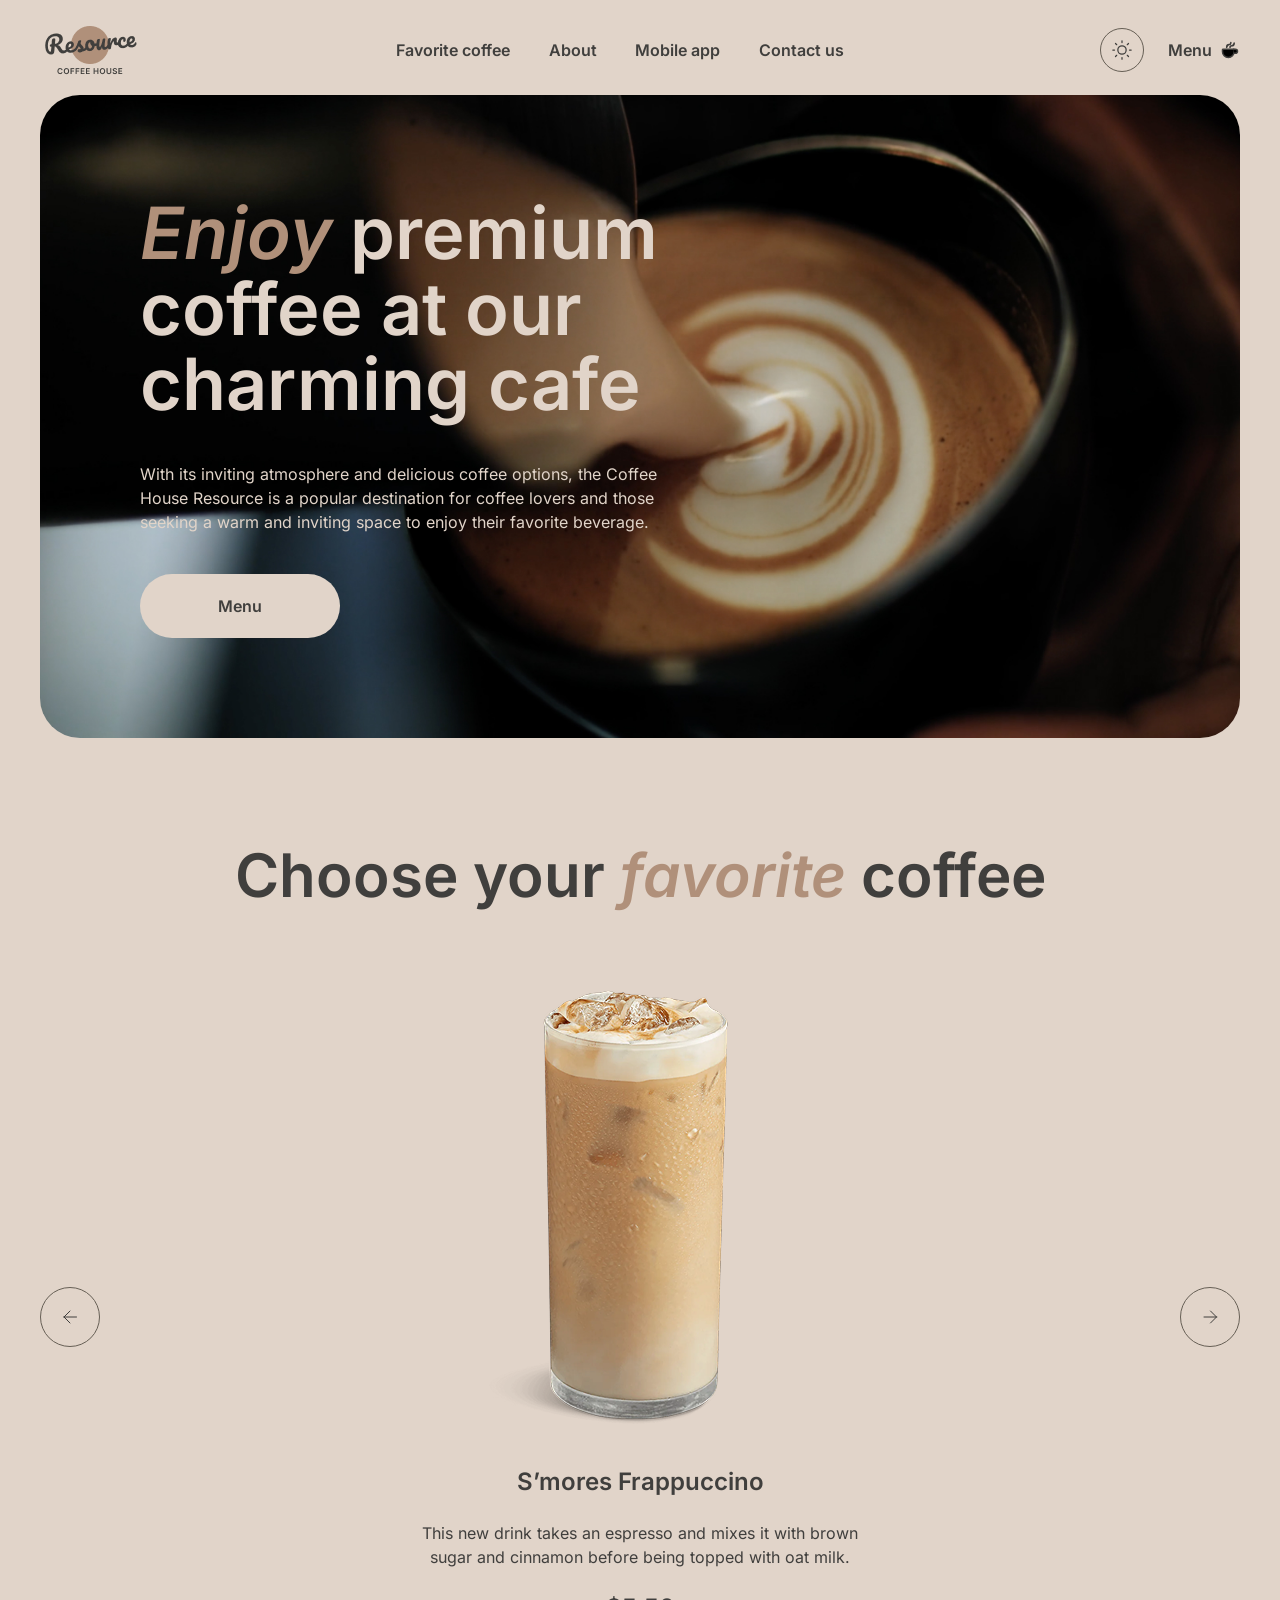
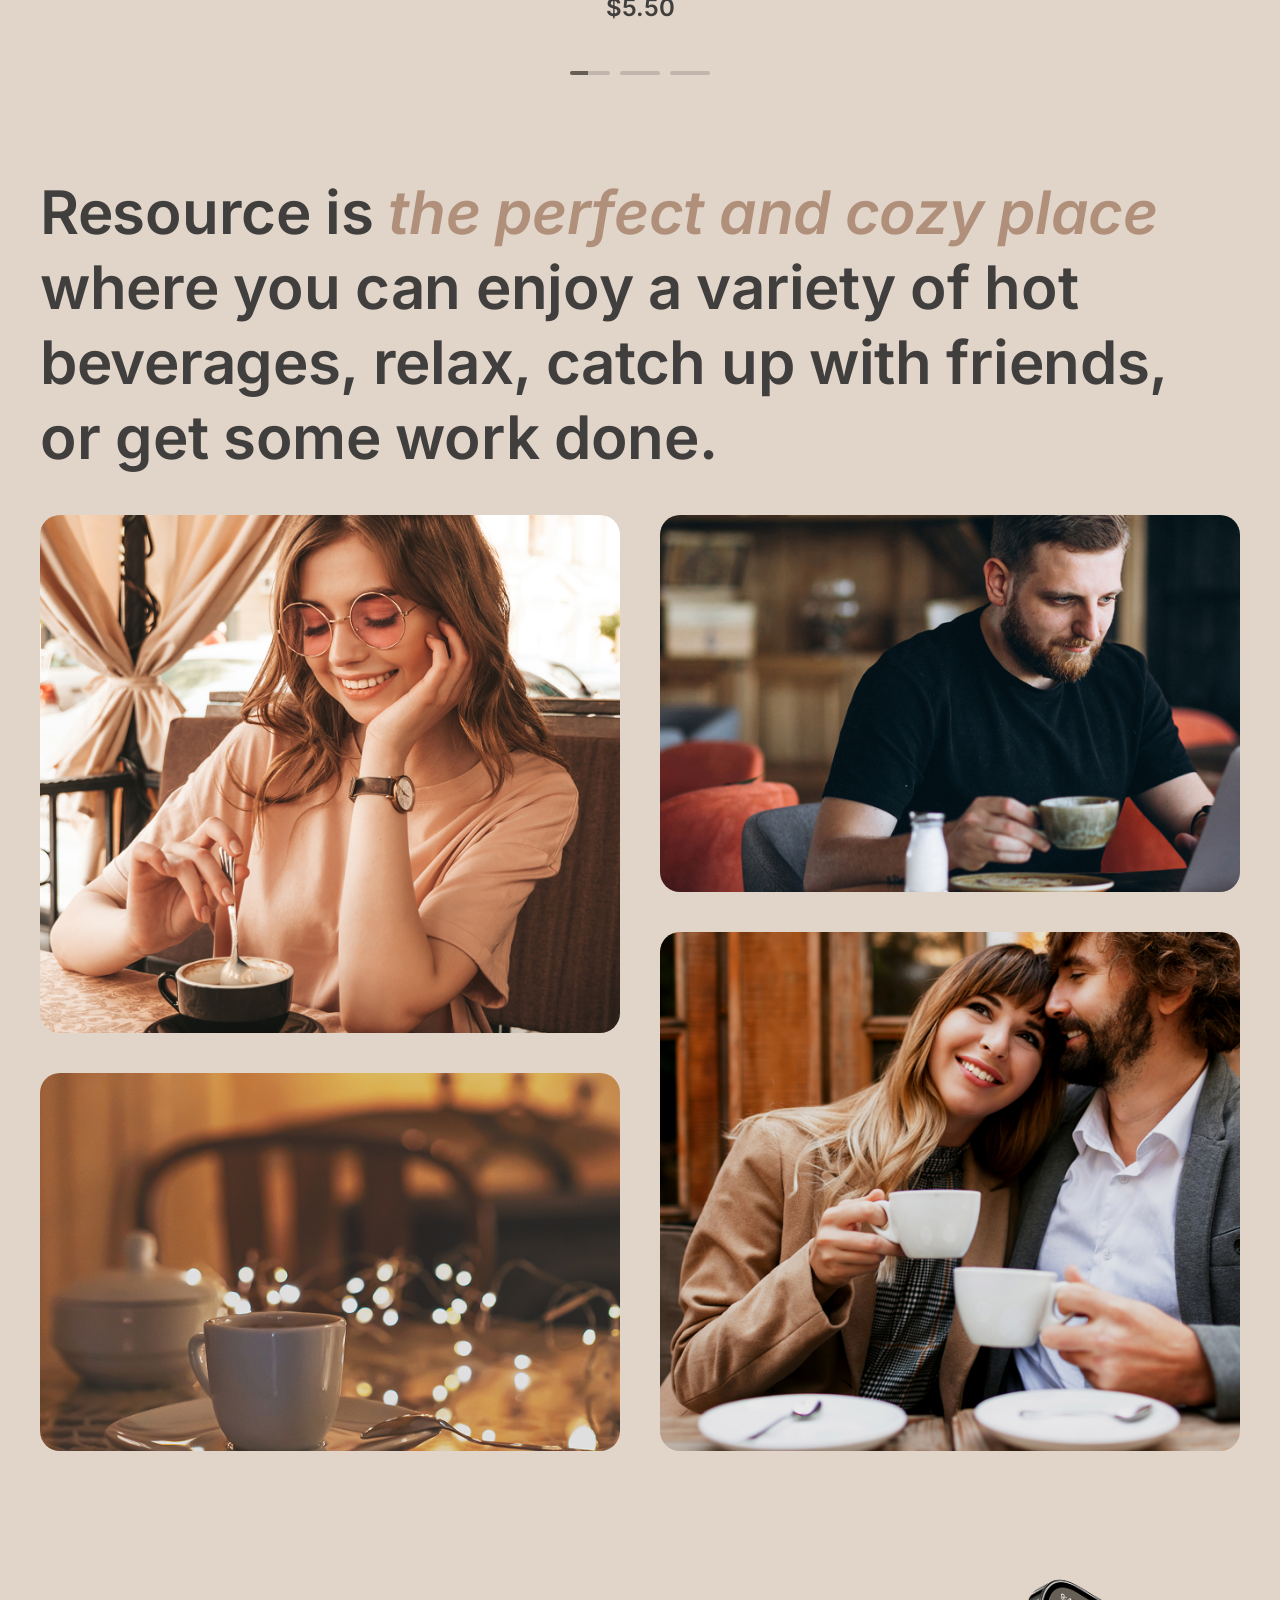
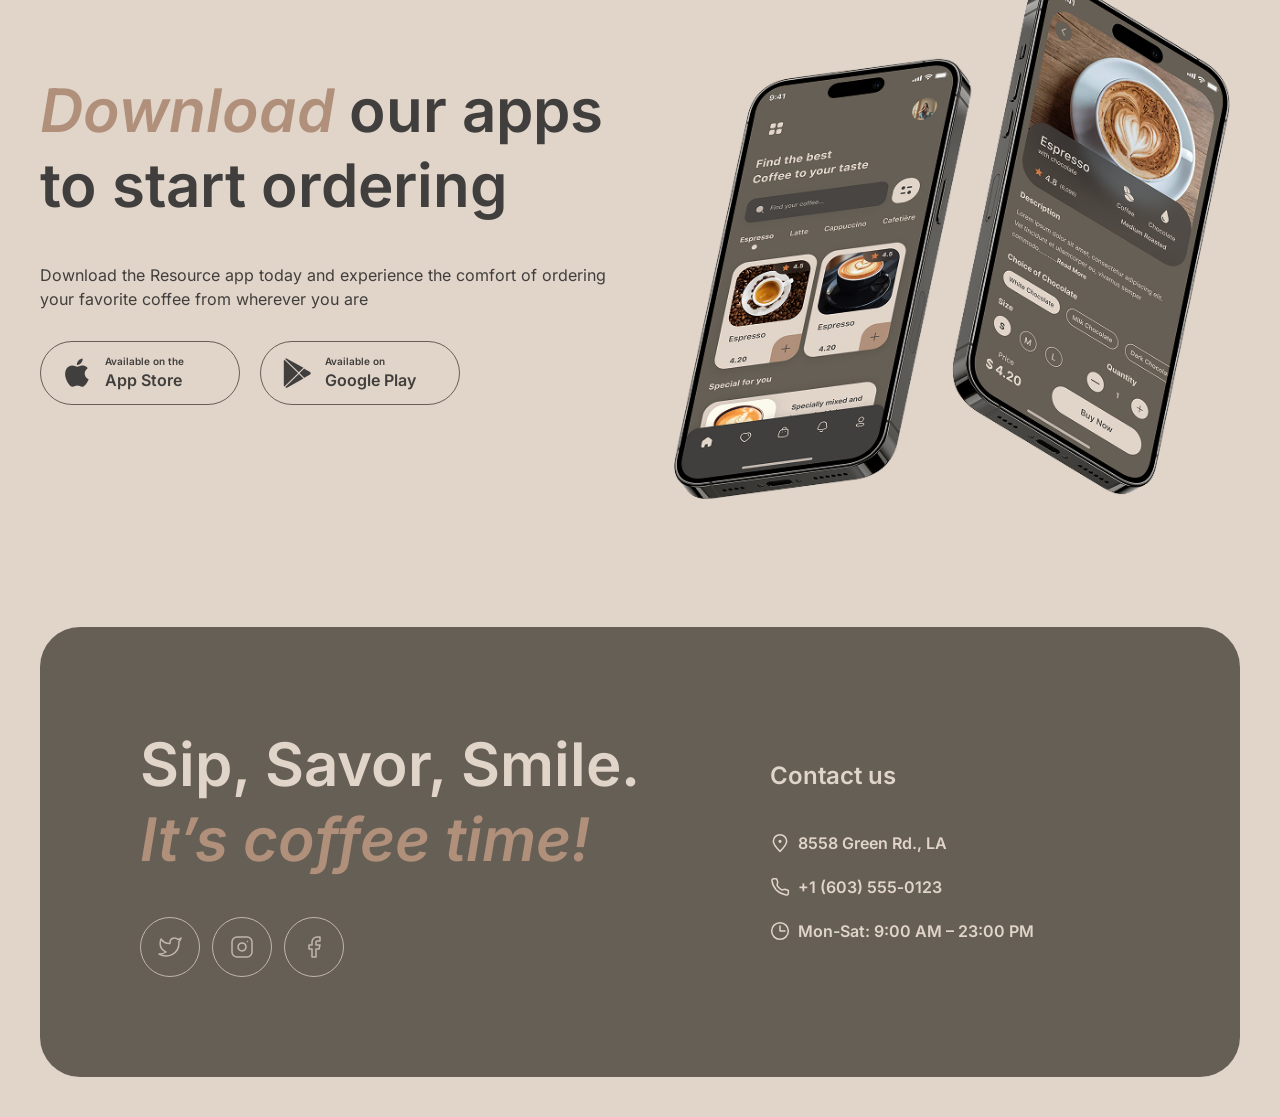
==== commit 81dc612f: "feat: light/dark theme with header toggle, semantic color tokens and themable icons" ====
--- a/index.html
+++ b/index.html
@@ -1,11 +1,12 @@
-<!DOCTYPE html>
-<html lang="en">
-
-<head>
-    <meta charset="UTF-8">
-    <meta name="viewport" content="width=device-width, initial-scale=1.0">
-    <title>Coffee house</title>
-    <link rel="icon" type="image/png" href="assets/logo.png">
+<!DOCTYPE html>
+<html lang="en">
+
+<head>
+    <meta charset="UTF-8">
+    <meta name="viewport" content="width=device-width, initial-scale=1.0">
+    <script src="theme.js"></script>
+    <title>Coffee house</title>
+    <link rel="icon" type="image/png" href="assets/logo.png">
     <link rel="stylesheet" href="css/tokens.css">
     <link rel="stylesheet" href="css/base.css">
     <link rel="stylesheet" href="css/header.css">
@@ -13,65 +14,87 @@
     <link rel="stylesheet" href="css/slider.css">
     <link rel="stylesheet" href="css/about.css">
     <link rel="stylesheet" href="css/mobile-app.css">
-    <link rel="stylesheet" href="css/footer.css">
-    <link rel="preconnect" href="https://fonts.googleapis.com">
-    <link rel="preconnect" href="https://fonts.gstatic.com" crossorigin>
-    <link
-        href="https://fonts.googleapis.com/css2?family=Inter:ital,opsz,wght@0,14..32,100..900;1,14..32,100..900&display=swap"
-        rel="stylesheet">
-    <script src="slider.js" defer></script>
-</head>
-
-<body>
-    <header class="header">
-        <div class="container">
-            <div class="header-inner">
-                <a class="logo" href="index.html" aria-label="Resource Coffee House, home">
-                    <img src="assets/logo.png" alt="">
-                </a>
-                <nav class="navbar">
-                    <ul class="nav-list">
-                        <li class="nav-item"><a href="#favorite">Favorite coffee</a></li>
-                        <li class="nav-item"><a href="#about">About</a></li>
-                        <li class="nav-item"><a href="#app">Mobile app</a></li>
-                        <li class="nav-item"><a href="#contacts">Contact us</a></li>
-                    </ul>
-                </nav>
-                <a class="menu-link" href="menu.html">Menu
-                    <img src="assets/coffee-cup.svg" alt="">
-                </a>
-                <button class="burger" type="button" aria-label="Open menu" aria-expanded="false">
-                    <svg width="44" height="44" viewBox="0 0 44 44" fill="none" aria-hidden="true">
-                        <circle cx="22" cy="22" r="21.5" stroke="currentColor" />
-                        <path class="burger__lines" d="M14 19h16M14 25h16" stroke="currentColor" stroke-width="1.5"
-                            stroke-linecap="round" />
-                        <path class="burger__close" d="M16 16l12 12M28 16L16 28" stroke="currentColor"
-                            stroke-width="1.5" stroke-linecap="round" />
-                    </svg>
-                </button>
-            </div>
-        </div>
-    </header>
-    <main class="main">
-        <div class="container">
-            <section class="enjoy-section">
-                <div class="enjoy-inner">
-                    <h1 class="enjoy-heading"><span class="heading__italic">Enjoy</span> premium coffee at our charming
-                        cafe</h1>
-                    <p class="enjoy-text">With its inviting atmosphere and delicious coffee options, the Coffee House
-                        Resource is a popular destination for coffee lovers and those seeking a warm and inviting space
-                        to enjoy their favorite beverage.</p>
-                    <a href="menu.html" class="btn">Menu
-                        <img class="btn__icon" src="assets/coffee-cup.svg" alt="">
-                    </a>
-                </div>
-            </section>
-            <section class="favorite__section" id="favorite">
-                <div class="favorite__inner">
-                    <h2 class="slider__heading">Choose your<span class="heading__italic"> favorite </span>coffee</h2>
+    <link rel="stylesheet" href="css/footer.css">
+    <link rel="preconnect" href="https://fonts.googleapis.com">
+    <link rel="preconnect" href="https://fonts.gstatic.com" crossorigin>
+    <link
+        href="https://fonts.googleapis.com/css2?family=Inter:ital,opsz,wght@0,14..32,100..900;1,14..32,100..900&display=swap"
+        rel="stylesheet">
+    <script src="slider.js" defer></script>
+</head>
+
+<body>
+    <svg class="sprite" aria-hidden="true" focusable="false">
+        <symbol id="icon-cup" viewBox="0 0 20 20"><path d="M14.167 9.76667V11.6667C14.167 14.8883 11.5553 17.5 8.33366 17.5C5.112 17.5 2.50033 14.8883 2.50033 11.6667V9.76667C2.50033 9.4353 2.76896 9.16667 3.10033 9.16667H13.567C13.8984 9.16667 14.167 9.4353 14.167 9.76667Z" stroke="currentColor" stroke-width="1.5" stroke-linecap="round" stroke-linejoin="round"/>
+<path d="M10.0003 7.50008C10.0003 6.66675 10.5956 5.83341 11.786 5.83341C13.101 5.83341 14.167 4.76743 14.167 3.45246V2.91675" stroke="currentColor" stroke-width="1.5" stroke-linecap="round" stroke-linejoin="round"/>
+<path d="M6.66634 7.5V7.08333C6.66634 5.70262 7.78563 4.58333 9.16634 4.58333C10.0868 4.58333 10.833 3.83714 10.833 2.91667V2.5" stroke="currentColor" stroke-width="1.5" stroke-linecap="round" stroke-linejoin="round"/>
+<path d="M13.333 9.16675H15.4163C16.5669 9.16675 17.4997 10.0995 17.4997 11.2501C17.4997 12.4007 16.5669 13.3334 15.4163 13.3334H14.1663" stroke="currentColor" stroke-width="1.5" stroke-linecap="round" stroke-linejoin="round"/></symbol>
+        <symbol id="icon-arrow-left" viewBox="0 0 24 24"><path d="M18.5 12H6M6 12L12 6M6 12L12 18" stroke="currentColor" stroke-linecap="round" stroke-linejoin="round"/></symbol>
+        <symbol id="icon-arrow-right" viewBox="0 0 24 24"><path d="M6 12H18.5M18.5 12L12.5 6M18.5 12L12.5 18" stroke="currentColor" stroke-linecap="round" stroke-linejoin="round"/></symbol>
+        <symbol id="icon-apple" viewBox="0 0 36 36"><path d="M26.7073 18.6307C26.6704 14.6324 30.065 12.6872 30.2203 12.5966C28.2977 9.86366 25.3178 9.49026 24.2707 9.46048C21.7679 9.20369 19.3403 10.9206 18.0654 10.9206C16.765 10.9206 14.8017 9.48529 12.6858 9.52747C9.96293 9.56841 7.41566 11.1055 6.0186 13.4923C3.13542 18.359 5.28572 25.5108 8.04802 29.4446C9.42981 31.3712 11.0444 33.5223 13.1578 33.4466C15.2254 33.3635 15.9978 32.1614 18.4929 32.1614C20.9651 32.1614 21.6903 33.4466 23.8457 33.3983C26.0647 33.3635 27.4618 31.463 28.7952 29.519C30.392 27.3108 31.0333 25.1362 31.0588 25.0245C31.0066 25.0071 26.7493 23.4229 26.7073 18.6307Z" fill="currentColor"/>
+<path d="M22.6357 6.87268C23.7477 5.51675 24.5086 3.67205 24.2974 1.80005C22.6879 1.86952 20.675 2.88554 19.5159 4.21169C18.4903 5.38029 17.5742 7.29571 17.8109 9.097C19.6189 9.2285 21.4753 8.20752 22.6357 6.87268Z" fill="currentColor"/></symbol>
+        <symbol id="icon-play" viewBox="0 0 36 36"><path d="M3.7558 3.20297C3.39335 3.57289 3.18359 4.14884 3.18359 4.89471V31.4994C3.18359 32.2453 3.39335 32.8212 3.7558 33.1911L3.84525 33.2723L19.1359 18.37V18.0181L3.84525 3.11575L3.7558 3.20297Z" fill="currentColor"/>
+<path d="M26.0776 23.34L20.9863 18.37V18.0181L26.0837 13.0482L26.1979 13.1128L32.2345 16.4617C33.9573 17.4121 33.9573 18.976 32.2345 19.9324L26.1979 23.2753L26.0776 23.34Z" fill="currentColor"/>
+<path d="M25.2733 24.2007L20.0617 19.1195L4.68164 34.1166C5.25384 34.7031 6.18695 34.7737 7.24807 34.1873L25.2733 24.2007Z" fill="currentColor"/>
+<path d="M25.2733 12.1876L7.24807 2.20103C6.18695 1.62058 5.25384 1.69125 4.68164 2.27772L20.0617 17.2688L25.2733 12.1876Z" fill="currentColor"/></symbol>
+        <symbol id="icon-sun" viewBox="0 0 24 24" fill="none" stroke="currentColor" stroke-width="1.5" stroke-linecap="round" stroke-linejoin="round"><circle cx="12" cy="12" r="5" /><path d="M12 1v2M12 21v2M4.22 4.22l1.42 1.42M18.36 18.36l1.42 1.42M1 12h2M21 12h2M4.22 19.78l1.42-1.42M18.36 5.64l1.42-1.42" /></symbol>
+        <symbol id="icon-moon" viewBox="0 0 24 24" fill="none" stroke="currentColor" stroke-width="1.5" stroke-linecap="round" stroke-linejoin="round"><path d="M21 12.79A9 9 0 1 1 11.21 3 7 7 0 0 0 21 12.79z" /></symbol>
+    </svg>
+    <header class="header">
+        <div class="container">
+            <div class="header-inner">
+                <a class="logo" href="index.html" aria-label="Resource Coffee House, home">
+                    <img class="logo__img logo__img--light" src="assets/logo.png" alt="" width="100" height="60">
+                    <img class="logo__img logo__img--dark" src="assets/logo-dark.png" alt="" width="100" height="60">
+                </a>
+                <nav class="navbar">
+                    <ul class="nav-list">
+                        <li class="nav-item"><a href="#favorite">Favorite coffee</a></li>
+                        <li class="nav-item"><a href="#about">About</a></li>
+                        <li class="nav-item"><a href="#app">Mobile app</a></li>
+                        <li class="nav-item"><a href="#contacts">Contact us</a></li>
+                    </ul>
+                </nav>
+                <div class="header__actions">
+                    <button class="theme-toggle" type="button" aria-label="Dark theme" aria-pressed="false">
+                        <svg class="theme-toggle__icon theme-toggle__icon--sun" width="24" height="24" aria-hidden="true"><use href="#icon-sun" /></svg>
+                        <svg class="theme-toggle__icon theme-toggle__icon--moon" width="24" height="24" aria-hidden="true"><use href="#icon-moon" /></svg>
+                    </button>
+                    <a class="menu-link" href="menu.html">Menu
+                    <svg class="icon" width="20" height="20" aria-hidden="true"><use href="#icon-cup" /></svg>
+                </a>
+                <button class="burger" type="button" aria-label="Open menu" aria-expanded="false">
+                    <svg width="44" height="44" viewBox="0 0 44 44" fill="none" aria-hidden="true">
+                        <circle cx="22" cy="22" r="21.5" stroke="currentColor" />
+                        <path class="burger__lines" d="M14 19h16M14 25h16" stroke="currentColor" stroke-width="1.5"
+                            stroke-linecap="round" />
+                        <path class="burger__close" d="M16 16l12 12M28 16L16 28" stroke="currentColor"
+                            stroke-width="1.5" stroke-linecap="round" />
+                    </svg>
+                </button>
+                </div>
+            </div>
+        </div>
+    </header>
+    <main class="main">
+        <div class="container">
+            <section class="enjoy-section">
+                <div class="enjoy-inner">
+                    <h1 class="enjoy-heading"><span class="heading__italic">Enjoy</span> premium coffee at our charming
+                        cafe</h1>
+                    <p class="enjoy-text">With its inviting atmosphere and delicious coffee options, the Coffee House
+                        Resource is a popular destination for coffee lovers and those seeking a warm and inviting space
+                        to enjoy their favorite beverage.</p>
+                    <a href="menu.html" class="btn">Menu
+                        <svg class="btn__icon" width="24" height="24" aria-hidden="true"><use href="#icon-cup" /></svg>
+                    </a>
+                </div>
+            </section>
+            <section class="favorite__section" id="favorite">
+                <div class="favorite__inner">
+                    <h2 class="slider__heading">Choose your<span class="heading__italic"> favorite </span>coffee</h2>
                     <div class="slider__viewport">
-                        <button type="button" class="slider__arrow slider__arrow--prev" aria-label="Previous slide"><img
-                                src="assets/arrow-left.svg" alt=""></button>
+                        <button type="button" class="slider__arrow slider__arrow--prev" aria-label="Previous slide"><svg class="icon" width="24" height="24" aria-hidden="true"><use href="#icon-arrow-left" /></svg></button>
                         <div class="slider__track">
                             <article class="slide" id="slide1">
                                 <img src="assets/coffee-slider-1.png" alt="Iced S’mores Frappuccino in a tall glass" class="card__image">
@@ -92,8 +115,7 @@
                                 <p class="card__price">$4.50</p>
                             </article>
                         </div>
-                        <button type="button" class="slider__arrow slider__arrow--next" aria-label="Next slide"><img
-                                src="assets/arrow-right.svg" alt=""></button>
+                        <button type="button" class="slider__arrow slider__arrow--next" aria-label="Next slide"><svg class="icon" width="24" height="24" aria-hidden="true"><use href="#icon-arrow-right" /></svg></button>
                     </div>
                     <div class="slider__bullets">
                         <button type="button" class="bullet" aria-label="Slide 1" aria-current="true"><span
@@ -104,72 +126,72 @@
                                 class="progress__fill"></span></button>
                     </div>
                 </div>
-            </section>
-            <section class="about__section" id="about">
-                <div class="about__inner">
+            </section>
+            <section class="about__section" id="about">
+                <div class="about__inner">
                     <h2 class="about__heading">Resource is <span class="heading__italic">the perfect and cozy place</span>
                         where you can enjoy a variety of hot beverages, relax, catch up with friends, or get some work
-                        done.</h2>
-                    <div class="about__gallery">
-                        <div class="gallery gallery__col--one">
-                            <figure class="about__item">
-                                <img src="assets/about-1.png" alt="A girl mixing her coffee">
-                            </figure>
-                            <figure class="about__item">
-                                <img src="assets/about-2.png" alt="A cup of coffee on the table">
-                            </figure>
-                        </div>
-                        <div class="gallery gallery__col--two">
-                            <figure class="about__item">
-                                <img src="assets/about-3.png" alt="A man working on a laptop with a cup of coffee">
-                            </figure>
-                            <figure class="about__item">
-                                <img src="assets/about-4.png" alt="A couple hug each holding a cup of coffee">
-                            </figure>
-                        </div>
-                    </div>
-                </div>
-            </section>
-            <section class="mobile-app" id="app">
-                <div class="mobile-app__inner">
-                    <div class="mobile-app__info">
+                        done.</h2>
+                    <div class="about__gallery">
+                        <div class="gallery gallery__col--one">
+                            <figure class="about__item">
+                                <img src="assets/about-1.png" alt="A girl mixing her coffee">
+                            </figure>
+                            <figure class="about__item">
+                                <img src="assets/about-2.png" alt="A cup of coffee on the table">
+                            </figure>
+                        </div>
+                        <div class="gallery gallery__col--two">
+                            <figure class="about__item">
+                                <img src="assets/about-3.png" alt="A man working on a laptop with a cup of coffee">
+                            </figure>
+                            <figure class="about__item">
+                                <img src="assets/about-4.png" alt="A couple hug each holding a cup of coffee">
+                            </figure>
+                        </div>
+                    </div>
+                </div>
+            </section>
+            <section class="mobile-app" id="app">
+                <div class="mobile-app__inner">
+                    <div class="mobile-app__info">
                         <h2 class="mobile-app__heading">
                             <span class="heading__italic">Download</span> our apps to start ordering
                         </h2>
                         <p class="mobile-app__lead">Download the Resource app today and experience the comfort of
                             ordering your favorite coffee from wherever you are</p>
-                        <div class="mobile-app__stores">
-                            <a href="https://www.apple.com/app-store/" class="store">
-                                <img src="assets/apple-icon.svg" alt="">
-                                <div class="store__text">
-                                    <span class="available__info">
-                                        Available on the
-                                    </span>
-                                    <span class="brand__info">
-                                        App Store
-                                    </span>
-                                </div>
-                            </a>
-                            <a href="https://play.google.com/store/apps?hl=en" class="store">
-                                <img src="assets/playmarket-icon.svg" alt="">
-                                <div class="store__text">
-                                    <span class="available__info">
-                                        Available on
-                                    </span>
-                                    <span class="brand__info">
-                                        Google Play
-                                    </span>
-                                </div>
-                            </a>
-                        </div>
-                    </div>
-                    <div class="mobile-app__art">
-                        <img src="assets/mobile-screens.png" alt="Two smartphones showing the Resource coffee ordering app">
-                    </div>
-                </div>
-            </section>
-        </div>
-    </main>
+                        <div class="mobile-app__stores">
+                            <a href="https://www.apple.com/app-store/" class="store">
+                                <svg class="store__icon" width="32" height="32" aria-hidden="true"><use href="#icon-apple" /></svg>
+                                <div class="store__text">
+                                    <span class="available__info">
+                                        Available on the
+                                    </span>
+                                    <span class="brand__info">
+                                        App Store
+                                    </span>
+                                </div>
+                            </a>
+                            <a href="https://play.google.com/store/apps?hl=en" class="store">
+                                <svg class="store__icon" width="32" height="32" aria-hidden="true"><use href="#icon-play" /></svg>
+                                <div class="store__text">
+                                    <span class="available__info">
+                                        Available on
+                                    </span>
+                                    <span class="brand__info">
+                                        Google Play
+                                    </span>
+                                </div>
+                            </a>
+                        </div>
+                    </div>
+                    <div class="mobile-app__art">
+                        <img src="assets/mobile-screens.png" alt="Two smartphones showing the Resource coffee ordering app">
+                    </div>
+                </div>
+            </section>
+        </div>
+    </main>
     <footer class="footer" id="contacts">
         <div class="container">
             <div class="footer__inner">
@@ -229,7 +251,7 @@
                 </div>
             </div>
         </div>
-    </footer>
-</body>
-
+    </footer>
+</body>
+
 </html>
--- a/css/tokens.css
+++ b/css/tokens.css
@@ -1,4 +1,5 @@
-/* Design tokens: colors, fluid type scale, layout. Values come from the Figma style guide. */
+/* Design tokens: layout, type scale, and the light/dark color system.
+   Palette values come from the Figma style guide; components only use the --color-* tokens. */
 
 :root {
   /* layout */
@@ -11,19 +12,44 @@
   --fs-h1: clamp(2.625rem, 12.6px + 7.73vw, 4.5rem);
   --fs-h2: clamp(2rem, 4.56px + 7.22vw, 3.75rem);
 
-  /* text */
-  --text-dark: #403f3d;
-  --text-light: #e1d4c9;
-  --text-accent: #b0907a;
+  /* raw palette (Figma) */
+  --palette-charcoal: #403f3d;
+  --palette-beige: #e1d4c9;
+  --palette-accent: #b0907a;
+  --palette-taupe: #665f55;
+  --palette-stone: #c1b6ad;
+  --background-backdrop: rgb(64 63 61 / 0.8); /* charcoal at 80%, for overlays */
 
-  /* background */
-  --background-body: #e1d4c9;
-  --background-container: #665f55;
-  --background-backdrop: rgb(64 63 61 / 0.8); /* #403f3d at 80% opacity, overlays */
+  /* fixed in both themes: text on the hero photo, the footer surface, the hero button */
+  --color-on-dark: var(--palette-beige);
+  --color-on-dark-border: var(--palette-stone);
+  --color-surface-dark: var(--palette-taupe);
+  --color-btn-primary-bg: var(--palette-beige);
+  --color-btn-primary-text: var(--palette-charcoal);
 
-  /* border */
-  --border-light: #c1b6ad;
-  --border-dark: #665f55;
+  /* themed: light (default) */
+  color-scheme: light;
+  --color-bg: var(--palette-beige);
+  --color-text: var(--palette-charcoal);
+  --color-accent: var(--palette-accent);
+  --color-border-subtle: var(--palette-stone);
+  --color-border-strong: var(--palette-taupe);
+  --color-hover-bg: var(--palette-taupe);
+  --color-hover-text: var(--palette-beige);
+  --color-progress-track: var(--palette-stone);
+}
+
+/* themed: dark */
+:root[data-theme="dark"] {
+  color-scheme: dark;
+  --color-bg: var(--palette-charcoal);
+  --color-text: var(--palette-beige);
+  --color-accent: var(--palette-accent);
+  --color-border-subtle: var(--palette-taupe);
+  --color-border-strong: var(--palette-stone);
+  --color-hover-bg: var(--palette-beige);
+  --color-hover-text: var(--palette-charcoal);
+  --color-progress-track: var(--palette-taupe);
 }
 
 @media (max-width: 480px) {
--- a/css/base.css
+++ b/css/base.css
@@ -20,7 +20,8 @@
   font-optical-sizing: none;
   padding: 20px 0 40px 0;
   border-radius: 8px;
-  background: var(--background-body);
+  background: var(--color-bg);
+  color: var(--color-text);
 }
 
 button {
@@ -38,13 +39,21 @@
 }
 
 .heading__italic {
-  color: var(--text-accent);
+  color: var(--color-accent);
   font-style: italic;
 }
 
 
 a:focus-visible,
 button:focus-visible {
-  outline: 2px solid var(--text-dark);
+  outline: 2px solid var(--color-text);
   outline-offset: 3px;
 }
+
+/* inline SVG symbol sprite: never rendered itself */
+.sprite {
+  position: absolute;
+  width: 0;
+  height: 0;
+  overflow: hidden;
+}
--- a/css/header.css
+++ b/css/header.css
@@ -23,13 +23,71 @@
 }
 
 .header-inner a {
-  color: var(--text-dark);
+  color: var(--color-text);
   font-weight: 600;
   line-height: 150%;
 }
 
 .logo {
   display: inline-flex;
+}
+
+/* two logo files: dark text for the light theme, light text for the dark theme */
+.logo__img--dark,
+:root[data-theme="dark"] .logo__img--light {
+  display: none;
+}
+
+:root[data-theme="dark"] .logo__img--dark {
+  display: block;
+}
+
+.header__actions {
+  display: flex;
+  align-items: center;
+  gap: 24px;
+}
+
+.icon {
+  display: block;
+}
+
+.theme-toggle {
+  display: inline-flex;
+  align-items: center;
+  justify-content: center;
+  width: 44px;
+  height: 44px;
+  padding: 0;
+  border: 1px solid var(--color-border-strong);
+  border-radius: 50%;
+  background: transparent;
+  color: var(--color-text);
+  cursor: pointer;
+  transition:
+    background-color 0.2s ease,
+    color 0.2s ease;
+}
+
+.theme-toggle:hover,
+.theme-toggle:focus-visible {
+  background: var(--color-hover-bg);
+  color: var(--color-hover-text);
+}
+
+/* the icon shows the active theme */
+.theme-toggle__icon {
+  width: 20px;
+  height: 20px;
+}
+
+.theme-toggle__icon--moon,
+:root[data-theme="dark"] .theme-toggle__icon--sun {
+  display: none;
+}
+
+:root[data-theme="dark"] .theme-toggle__icon--moon {
+  display: block;
 }
 
 .menu-link {
@@ -50,7 +108,7 @@
   padding: 0;
   border: 0;
   background: none;
-  color: var(--text-dark);
+  color: var(--color-text);
   cursor: pointer;
 }
 
@@ -76,6 +134,10 @@
   .header-inner {
     grid-template-columns: 1fr auto;
   }
+
+  .header__actions {
+    gap: 12px;
+  }
 }
 
 .menu-link[aria-current="page"] {
--- a/css/hero.css
+++ b/css/hero.css
@@ -15,7 +15,7 @@
 
 .enjoy-heading {
   max-width: 620px;
-  color: var(--text-light);
+  color: var(--color-on-dark);
   font-size: var(--fs-h1);
   font-family: Inter;
   font-weight: 600;
@@ -25,7 +25,7 @@
 
 
 .enjoy-text {
-  color: var(--text-light);
+  color: var(--color-on-dark);
   max-width: 540px;
   padding: 40px 0 40px 0;
   margin: 0;
@@ -41,8 +41,8 @@
   align-items: center;
   border: none;
   border-radius: 100px;
-  background: var(--background-body);
-  color: var(--text-dark);
+  background: var(--color-btn-primary-bg);
+  color: var(--color-btn-primary-text);
   font-weight: 600;
   line-height: 150%;
   transition: background-color 0.2s ease;
--- a/css/slider.css
+++ b/css/slider.css
@@ -8,7 +8,7 @@
   text-align: center;
   font-family: var(--font);
   font-style: normal;
-  color: var(--text-dark);
+  color: var(--color-text);
 }
 
 .slider__viewport {
@@ -25,11 +25,15 @@
 }
 
 .slider__arrow {
+  display: flex;
+  align-items: center;
+  justify-content: center;
   width: 60px;
   height: 60px;
   padding: 0;
-  border: 1px solid var(--border-dark);
+  border: 1px solid var(--color-border-strong);
   background-color: transparent;
+  color: var(--color-text);
   border-radius: 100px;
   position: absolute;
   top: 50%;
@@ -41,12 +45,8 @@
 
 .slider__arrow:hover,
 .slider__arrow:focus-visible {
-  background-color: var(--border-dark);
-}
-
-.slider__arrow:hover img,
-.slider__arrow:focus-visible img {
-  filter: brightness(0) invert(1);
+  background-color: var(--color-hover-bg);
+  color: var(--color-hover-text);
 }
 
 .slider__arrow--prev {
@@ -116,7 +116,7 @@
   padding: 0;
   border: 0;
   border-radius: 100px;
-  background: var(--border-light);
+  background: var(--color-progress-track);
   overflow: hidden;
   cursor: pointer;
 }
@@ -125,7 +125,7 @@
   display: block;
   width: 0;
   height: 100%;
-  background: var(--border-dark);
+  background: var(--color-border-strong);
 }
 
 @media (max-width: 480px) {
--- a/css/about.css
+++ b/css/about.css
@@ -7,7 +7,7 @@
 .about__inner {
   font-family: var(--font);
   font-style: normal;
-  color: var(--text-dark);
+  color: var(--color-text);
 
   display: flex;
   max-width: 1360px;
--- a/css/mobile-app.css
+++ b/css/mobile-app.css
@@ -11,7 +11,7 @@
   gap: 40px;
   font-family: var(--font);
   font-style: normal;
-  color: var(--text-dark);
+  color: var(--color-text);
 }
 
 .mobile-app__info {
@@ -77,9 +77,9 @@
   gap: 12px;
   width: 200px; /* per design panel */
   padding: 12px 20px;
-  border: 1px solid var(--border-dark);
+  border: 1px solid var(--color-border-strong);
   border-radius: 100px;
-  color: var(--text-dark);
+  color: var(--color-text);
   background: transparent;
   transition:
     background 0.2s ease,
@@ -87,7 +87,7 @@
     border-color 0.2s ease;
 }
 
-.store img {
+.store__icon {
   width: 32px;
   height: 32px;
   flex: 0 0 32px;
@@ -112,11 +112,7 @@
 /* Hover/active */
 .store:hover,
 .store:focus-visible {
-  background: var(--border-dark);
-  color: var(--text-light);
+  background: var(--color-hover-bg);
+  color: var(--color-hover-text);
   outline: none;
 }
-.store:hover img,
-.store:focus-visible img {
-  filter: brightness(0) invert(1);
-}
--- a/css/footer.css
+++ b/css/footer.css
@@ -8,8 +8,8 @@
   margin-top: 100px;
   padding: 100px;
   border-radius: 40px;
-  background: var(--background-container);
-  color: var(--text-light);
+  background: var(--color-surface-dark);
+  color: var(--color-on-dark);
 }
 
 .footer__heading {
@@ -21,12 +21,12 @@
 
 .heading__accent {
   display: block;
-  color: var(--text-accent);
+  color: var(--color-accent);
   font-style: italic;
 }
 
 .heading__light {
-  color: var(--text-light);
+  color: var(--color-on-dark);
 }
 
 .social {
@@ -40,9 +40,9 @@
   justify-content: center;
   width: 60px;
   height: 60px;
-  border: 1px solid var(--border-light);
+  border: 1px solid var(--color-on-dark-border);
   border-radius: 50%;
-  color: var(--border-light);
+  color: var(--color-on-dark-border);
   transition:
     background-color 0.2s ease,
     color 0.2s ease;
@@ -50,8 +50,8 @@
 
 .social__link:hover,
 .social__link:focus-visible {
-  background: var(--text-light);
-  color: var(--border-dark);
+  background: var(--color-on-dark);
+  color: var(--color-surface-dark);
 }
 
 .contact__title {
@@ -74,7 +74,7 @@
   display: flex;
   align-items: center;
   gap: 8px;
-  color: var(--text-light);
+  color: var(--color-on-dark);
 }
 
 .contact__link:hover,
@@ -114,5 +114,5 @@
 }
 
 .footer a:focus-visible {
-  outline-color: var(--text-light);
+  outline-color: var(--color-on-dark);
 }
